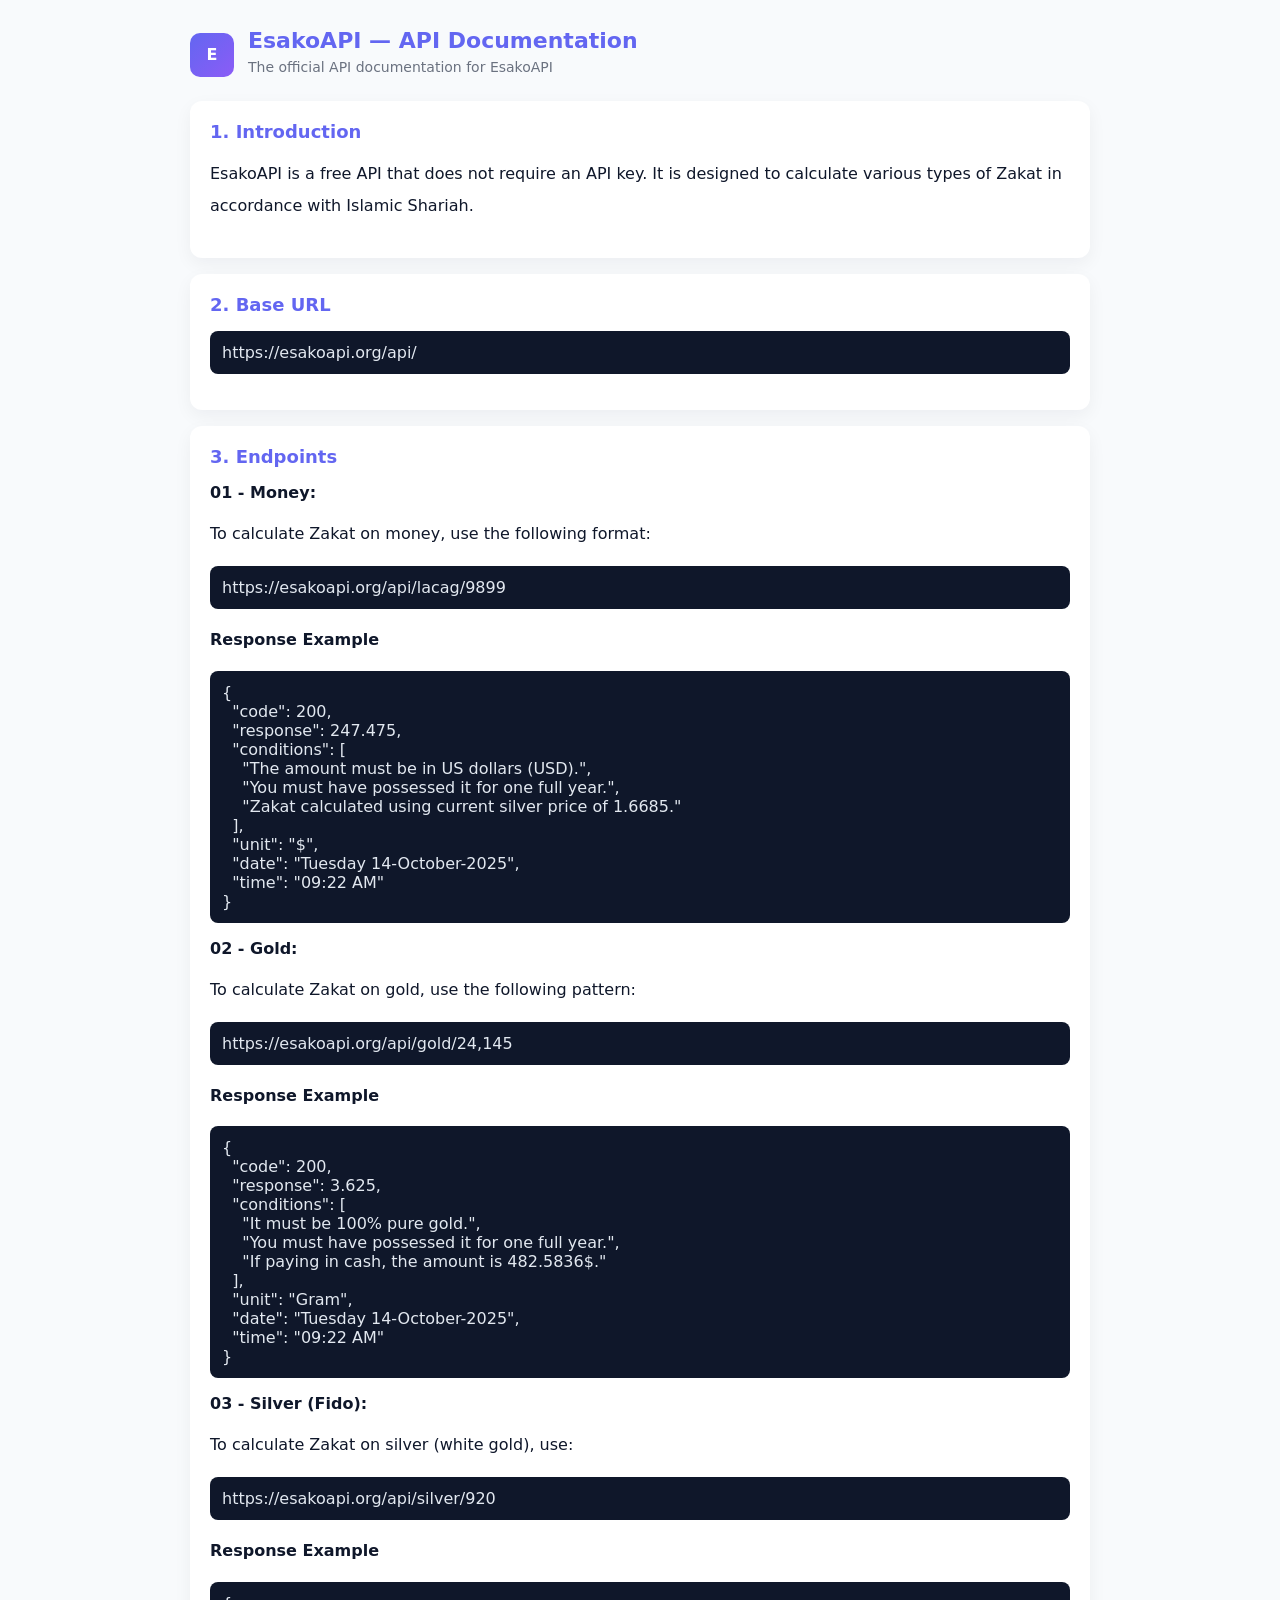
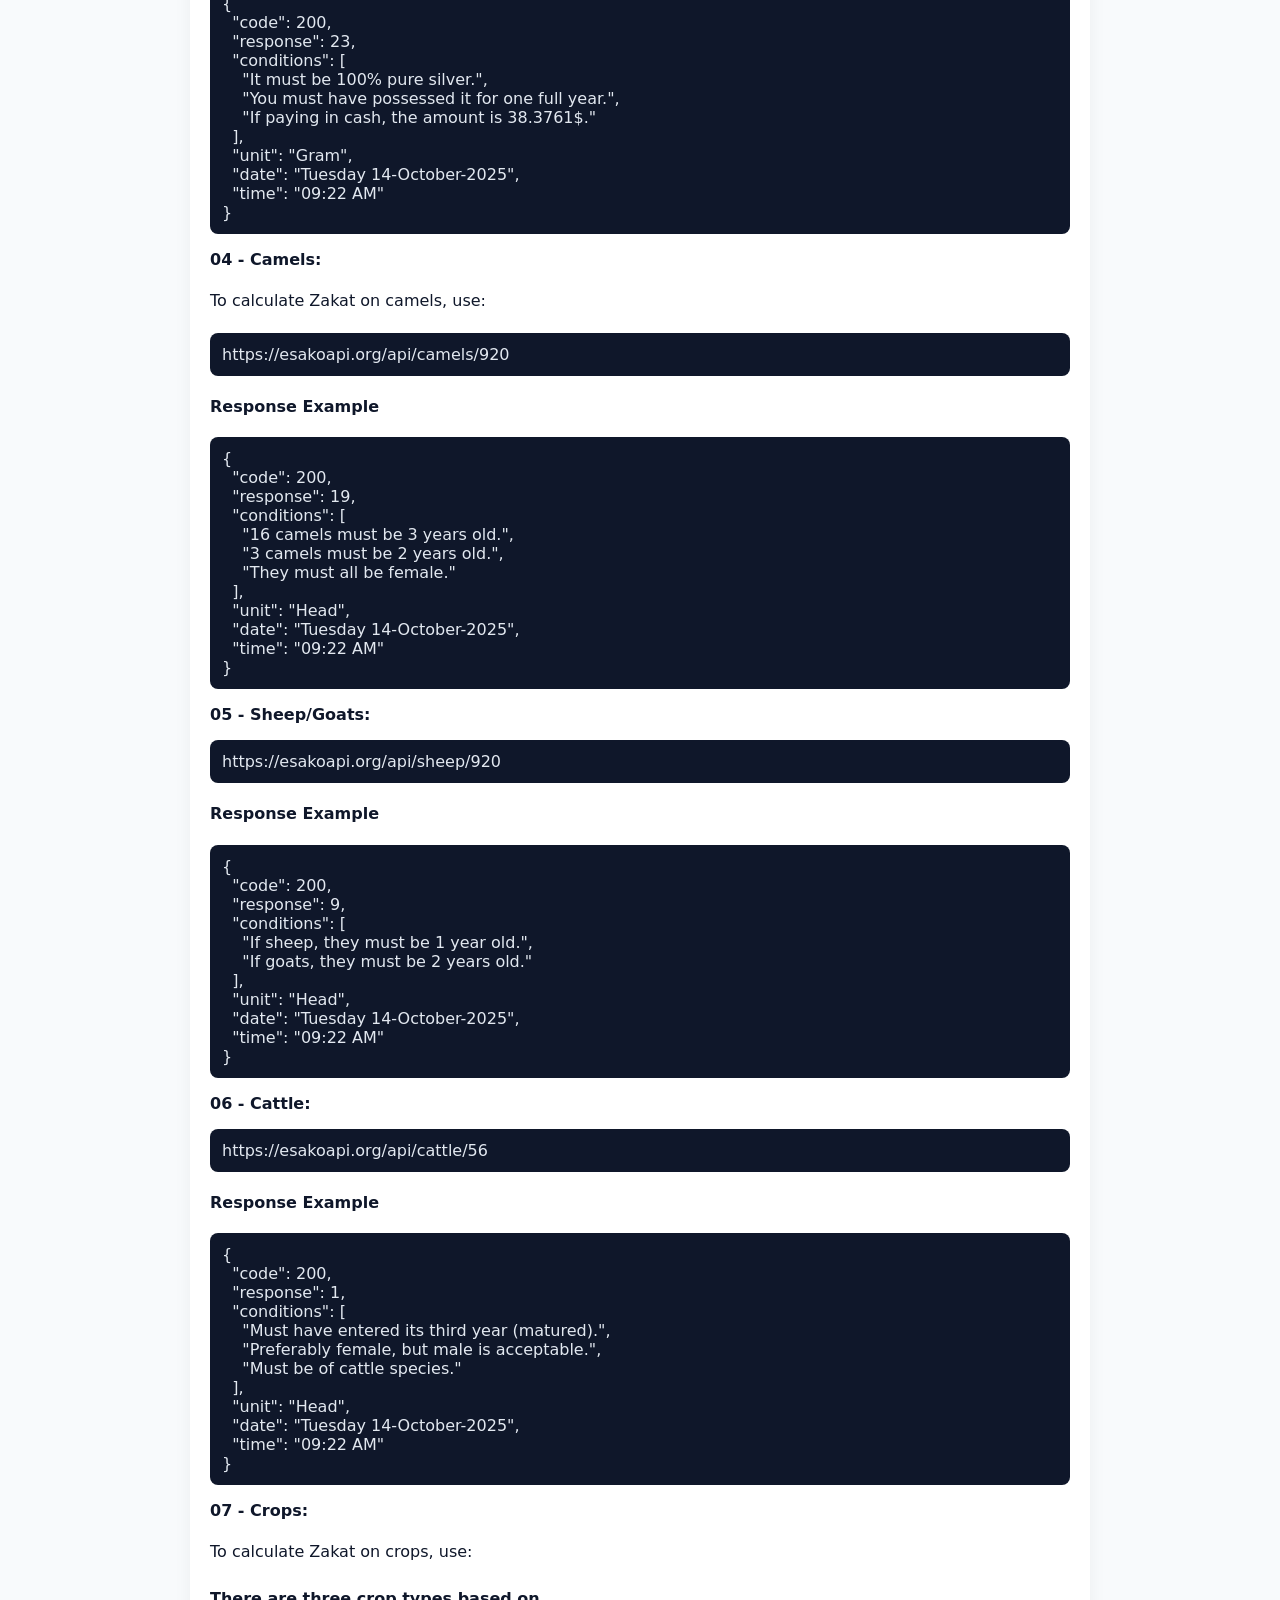
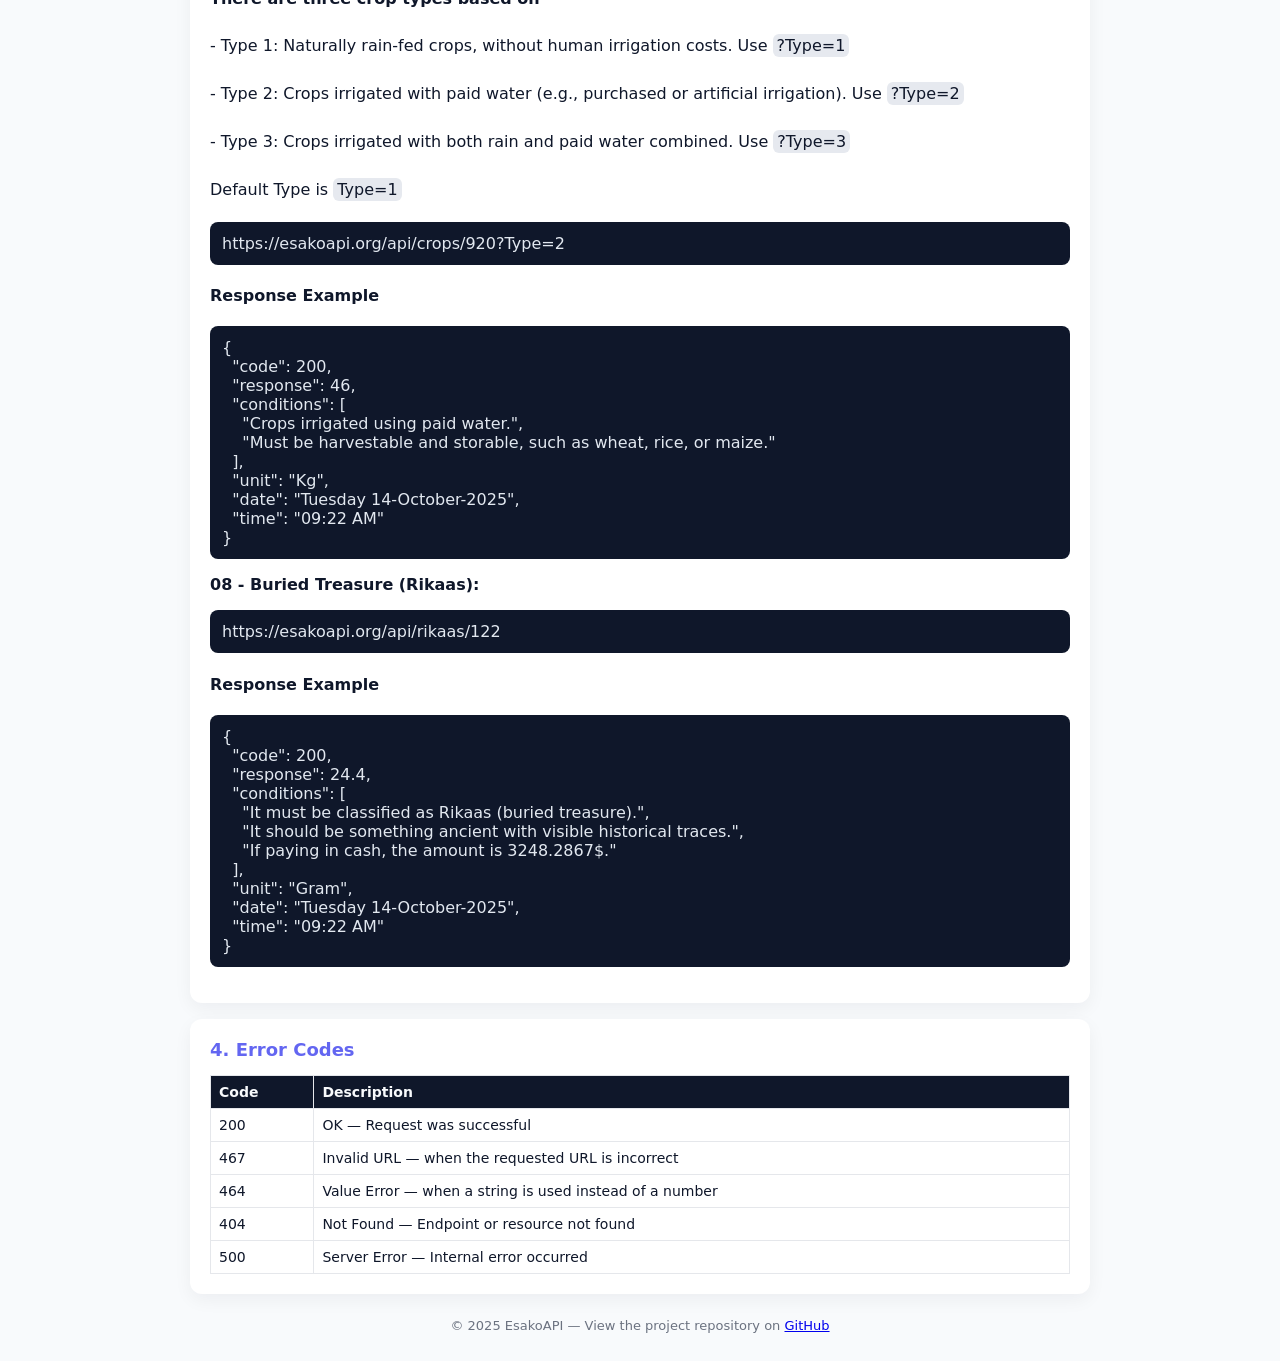
==== static/docs.html @ bfb0adf4 "updated meta data in html files" ====
<!DOCTYPE html>
<html lang="en">
  <head>
    <meta charset="utf-8" />
    <meta name="viewport" content="width=device-width, initial-scale=1" />
    <title>EsakoAPI - Islamic Zakat API for Developers Documentation</title>
    <meta
      name="description"
      content="EsakoAPI is a modern and accurate Zakat calculation API built with Python. Calculate Zakat for gold, livestock, crops, and more — trusted by developers and scholars."
    />
    <meta
      name="keywords"
      content="Zakat API, Esako API, Isalamic api, Islamic finance, Zakat calculator, Nisab calculator, Muslim finance tools, Zakah API, charity automation, Islamic tech"
    />
    <meta name="author" content="Hamza And Jumhuur" />
    <meta
      property="og:title"
      content="EsakoAPI –  Islamic Zakat API for Developers"
    />
    <meta
      property="og:description"
      content="Automate your Zakat calculations with EsakoAPI — an accurate and developer-friendly Islamic API."
    />
    <meta property="og:url" content="https://esakoapi.org/" />
    <meta property="og:type" content="website" />
    <meta
      property="og:image"
      content="https://esakoapi.org/assets/og-image.jpg"
    />
    <meta property="og:EsakoAPI" content="EsakoAPI" />
    <meta
      name="twitter:card"
      content="EsakoAPI – Islamic Zakat API for Developers"
    />
    <meta
      name="twitter:title"
      content="EsakoAPI – Islamic Zakat API for Developers"
    />
    <meta
      name="twitter:description"
      content="Modern Islamic API for Developers to calculate Zakat for gold, livestock, and crops."
    />
    <meta
      name="twitter:image"
      content="https://esakoapi.org/assets/og-image.jpg"
    />

    <!-- 🔹 Theme color for mobile browsers -->
    <meta name="theme-color" content="#6366f1" />
    <style>
      :root {
        --primary: #6366f1;
        --bg: #f8fafc;
        --card: #ffffff;
        --muted: #6b7280;
        --radius: 12px;
        --text: #0f172a;
        --code_bg: #e6e9ef;
      }

      @media (prefers-color-scheme: dark) {
        :root {
          --primary: #6366f1;
          --bg: #0f172a;
          --card: #1e293b;
          --muted: #ccd4e0;
          --text: #f8fafc;
          --radius: 12px;
          --code_bg: #0f172a;
        }
      }
      * {
        box-sizing: border-box;
        font-family: Inter, ui-sans-serif, system-ui, -apple-system, "Segoe UI",
          Roboto, "Helvetica Neue", Arial;
      }
      body {
        margin: 0;
        background: var(--bg);
        color: var(--text);
        padding: 28px;
        display: flex;
        justify-content: center;
        min-height: 100vh;
      }
      p {
        line-height: 2;
      }
      .wrap {
        width: 100%;
        max-width: 900px;
      }
      header {
        display: flex;
        align-items: center;
        gap: 14px;
        margin-bottom: 20px;
      }
      .brand h1 {
        margin: 0;
        font-size: 22px;
        color: var(--primary);
      }
      .brand p {
        margin: 0;
        color: var(--muted);
        font-size: 14px;
      }
      .section {
        background: var(--card);
        border-radius: var(--radius);
        padding: 20px;
        margin-bottom: 16px;
        box-shadow: 0 6px 18px rgba(15, 23, 42, 0.05);
      }
      h2 {
        font-size: 18px;
        color: var(--primary);
        margin-top: 0;
      }
      h3 {
        font-size: 16px;
        margin-bottom: 6px;
      }
      pre {
        background: #0f172a;
        color: #e2e8f0;
        padding: 12px;
        border-radius: 8px;
        overflow: auto;
      }
      code {
        background: var(--code_bg);
        padding: 2px 4px;
        border-radius: 6px;
      }
      table {
        width: 100%;
        border-collapse: collapse;
        margin-top: 10px;
      }
      th,
      td {
        border: 1px solid #e5e7eb;
        padding: 8px;
        text-align: left;
        font-size: 14px;
      }
      th {
        background: #0f172a;
        color: #f8fafc;
      }
      footer {
        margin-top: 24px;
        text-align: center;
        font-size: 13px;
        color: var(--muted);
      }
    </style>
  </head>
  <body>
    <div class="wrap">
      <header>
        <div
          style="
            width: 44px;
            height: 44px;
            border-radius: 10px;
            background: linear-gradient(135deg, var(--primary), #8b5cf6);
            display: flex;
            align-items: center;
            justify-content: center;
            color: white;
            font-weight: 700;
          "
        >
          E
        </div>
        <div class="brand">
          <h1>EsakoAPI — API Documentation</h1>
          <p>The official API documentation for EsakoAPI</p>
        </div>
      </header>

      <div class="section">
        <h2>1. Introduction</h2>
        <p>
          EsakoAPI is a free API that does not require an API key. It is
          designed to calculate various types of Zakat in accordance with
          Islamic Shariah.
        </p>
      </div>

      <div class="section">
        <h2>2. Base URL</h2>
        <pre>https://esakoapi.org/api/</pre>
      </div>

      <div class="section">
        <h2>3. Endpoints</h2>
        <h3>01 - Money:</h3>
        <p>To calculate Zakat on money, use the following format:</p>
        <pre>https://esakoapi.org/api/lacag/9899</pre>
        <h4>Response Example</h4>
        <pre>
{
  "code": 200,
  "response": 247.475,
  "conditions": [
    "The amount must be in US dollars (USD).",
    "You must have possessed it for one full year.",
    "Zakat calculated using current silver price of 1.6685."
  ],
  "unit": "$",
  "date": "Tuesday 14-October-2025",
  "time": "09:22 AM"
}</pre
        >

        <h3>02 - Gold:</h3>
        <p>To calculate Zakat on gold, use the following pattern:</p>
        <pre>https://esakoapi.org/api/gold/24,145</pre>
        <h4>Response Example</h4>
        <pre>
{
  "code": 200,
  "response": 3.625,
  "conditions": [
    "It must be 100% pure gold.",
    "You must have possessed it for one full year.",
    "If paying in cash, the amount is 482.5836$."
  ],
  "unit": "Gram",
  "date": "Tuesday 14-October-2025",
  "time": "09:22 AM"
}</pre
        >

        <h3>03 - Silver (Fido):</h3>
        <p>To calculate Zakat on silver (white gold), use:</p>
        <pre>https://esakoapi.org/api/silver/920</pre>
        <h4>Response Example</h4>
        <pre>
{
  "code": 200,
  "response": 23,
  "conditions": [
    "It must be 100% pure silver.",
    "You must have possessed it for one full year.",
    "If paying in cash, the amount is 38.3761$."
  ],
  "unit": "Gram",
  "date": "Tuesday 14-October-2025",
  "time": "09:22 AM"
}</pre
        >

        <h3>04 - Camels:</h3>
        <p>To calculate Zakat on camels, use:</p>
        <pre>https://esakoapi.org/api/camels/920</pre>
        <h4>Response Example</h4>
        <pre>
{
  "code": 200,
  "response": 19,
  "conditions": [
    "16 camels must be 3 years old.",
    "3 camels must be 2 years old.",
    "They must all be female."
  ],
  "unit": "Head",
  "date": "Tuesday 14-October-2025",
  "time": "09:22 AM"
}</pre
        >

        <h3>05 - Sheep/Goats:</h3>
        <pre>https://esakoapi.org/api/sheep/920</pre>
        <h4>Response Example</h4>
        <pre>
{
  "code": 200,
  "response": 9,
  "conditions": [
    "If sheep, they must be 1 year old.",
    "If goats, they must be 2 years old."
  ],
  "unit": "Head",
  "date": "Tuesday 14-October-2025",
  "time": "09:22 AM"
}</pre
        >

        <h3>06 - Cattle:</h3>
        <pre>https://esakoapi.org/api/cattle/56</pre>
        <h4>Response Example</h4>
        <pre>
{
  "code": 200,
  "response": 1,
  "conditions": [
    "Must have entered its third year (matured).",
    "Preferably female, but male is acceptable.",
    "Must be of cattle species."
  ],
  "unit": "Head",
  "date": "Tuesday 14-October-2025",
  "time": "09:22 AM"
}</pre
        >

        <h3>07 - Crops:</h3>
        <p>To calculate Zakat on crops, use:</p>

        <h4>There are three crop types based on</h4>
        <p>
          - Type 1: Naturally rain-fed crops, without human irrigation costs.
          Use <code>?Type=1</code>
        </p>
        <p>
          - Type 2: Crops irrigated with paid water (e.g., purchased or
          artificial irrigation). Use <code>?Type=2</code>
        </p>
        <p>
          - Type 3: Crops irrigated with both rain and paid water combined. Use
          <code>?Type=3</code>
        </p>
        <p>Default Type is <code>Type=1</code></p>
        <pre>https://esakoapi.org/api/crops/920?Type=2</pre>
        <h4>Response Example</h4>
        <pre>
{
  "code": 200,
  "response": 46,
  "conditions": [
    "Crops irrigated using paid water.",
    "Must be harvestable and storable, such as wheat, rice, or maize."
  ],
  "unit": "Kg",
  "date": "Tuesday 14-October-2025",
  "time": "09:22 AM"
}</pre
        >

        <h3>08 - Buried Treasure (Rikaas):</h3>
        <pre>https://esakoapi.org/api/rikaas/122</pre>
        <h4>Response Example</h4>
        <pre>
{
  "code": 200,
  "response": 24.4,
  "conditions": [
    "It must be classified as Rikaas (buried treasure).",
    "It should be something ancient with visible historical traces.",
    "If paying in cash, the amount is 3248.2867$."
  ],
  "unit": "Gram",
  "date": "Tuesday 14-October-2025",
  "time": "09:22 AM"
}</pre
        >
      </div>

      <div class="section">
        <h2>4. Error Codes</h2>
        <table>
          <thead>
            <tr>
              <th>Code</th>
              <th>Description</th>
            </tr>
          </thead>
          <tbody>
            <tr>
              <td>200</td>
              <td>OK — Request was successful</td>
            </tr>
            <tr>
              <td>467</td>
              <td>Invalid URL — when the requested URL is incorrect</td>
            </tr>
            <tr>
              <td>464</td>
              <td>Value Error — when a string is used instead of a number</td>
            </tr>
            <tr>
              <td>404</td>
              <td>Not Found — Endpoint or resource not found</td>
            </tr>
            <tr>
              <td>500</td>
              <td>Server Error — Internal error occurred</td>
            </tr>
          </tbody>
        </table>
      </div>

      <footer>
        © 2025 EsakoAPI — View the project repository on
        <a href="https://github.com/jumhuur/E-sakoAPI" target="_blank"
          >GitHub</a
        >
      </footer>
    </div>
  </body>
</html>
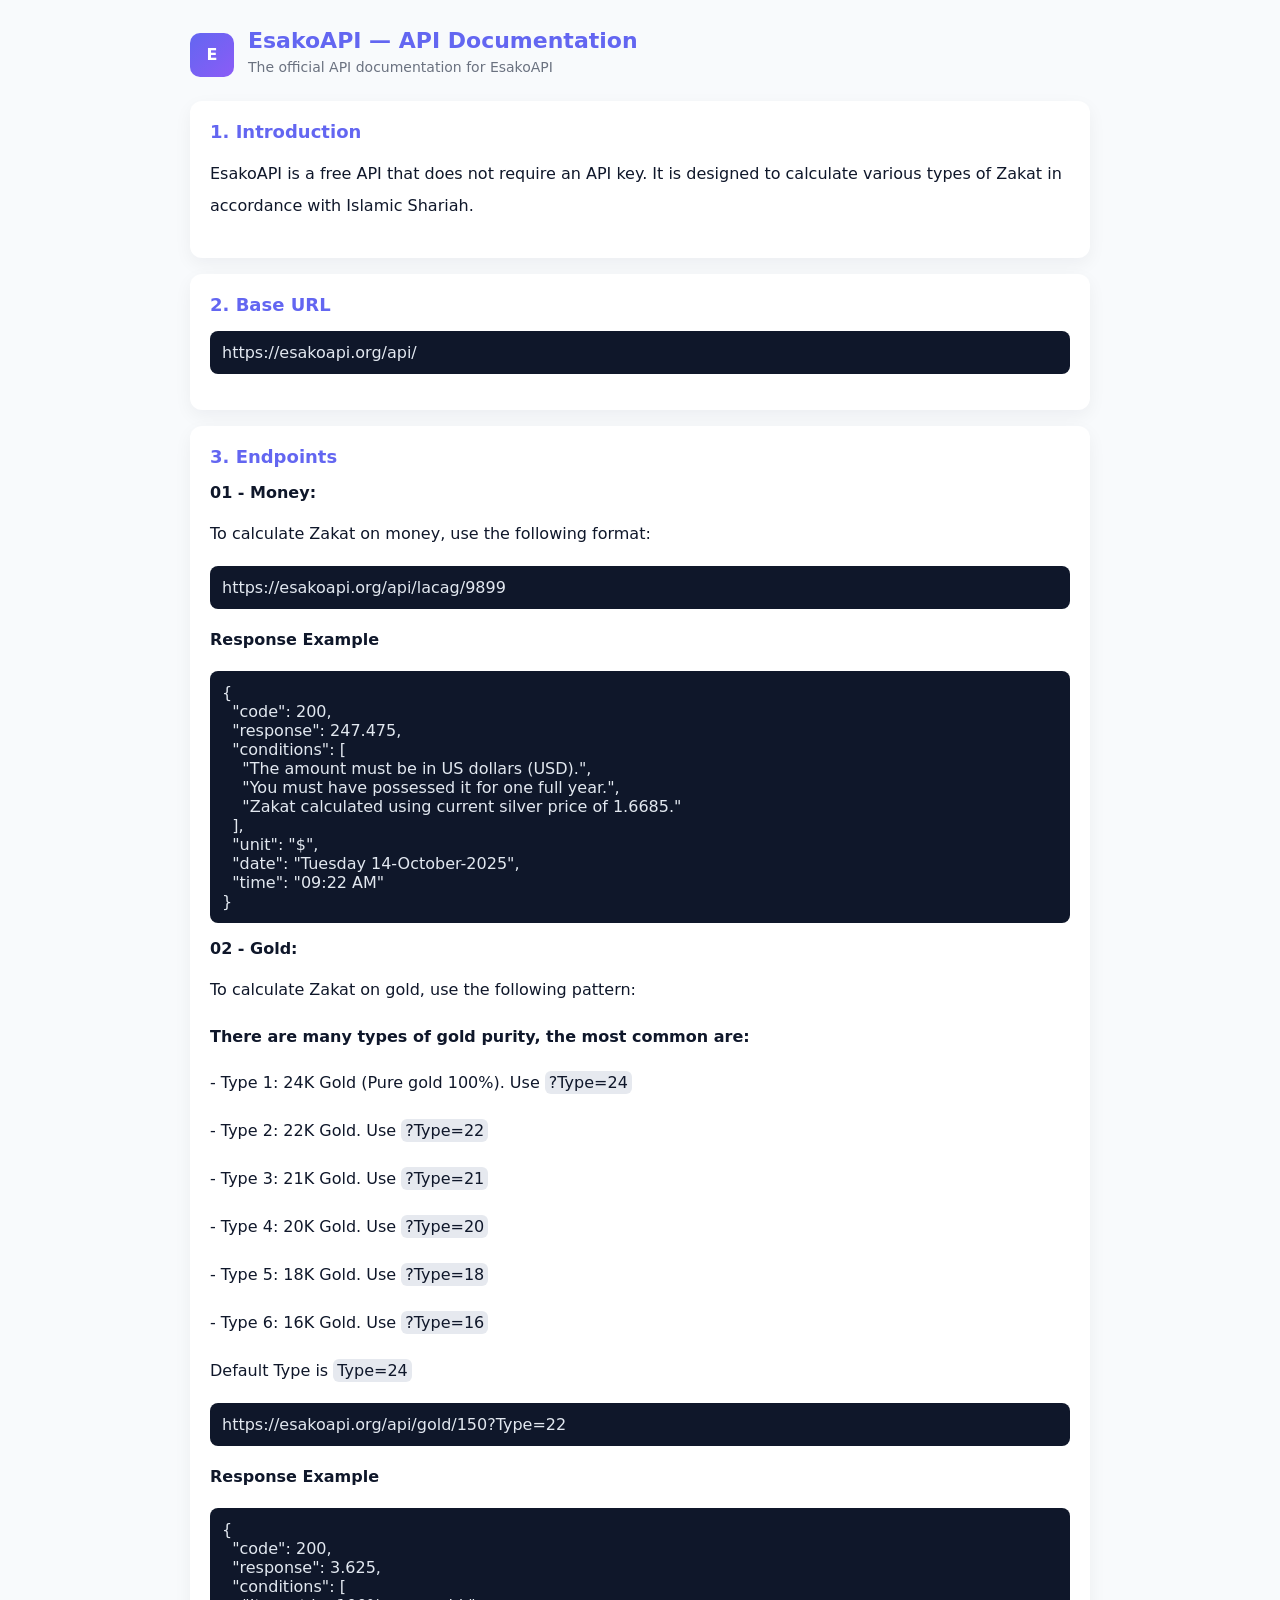
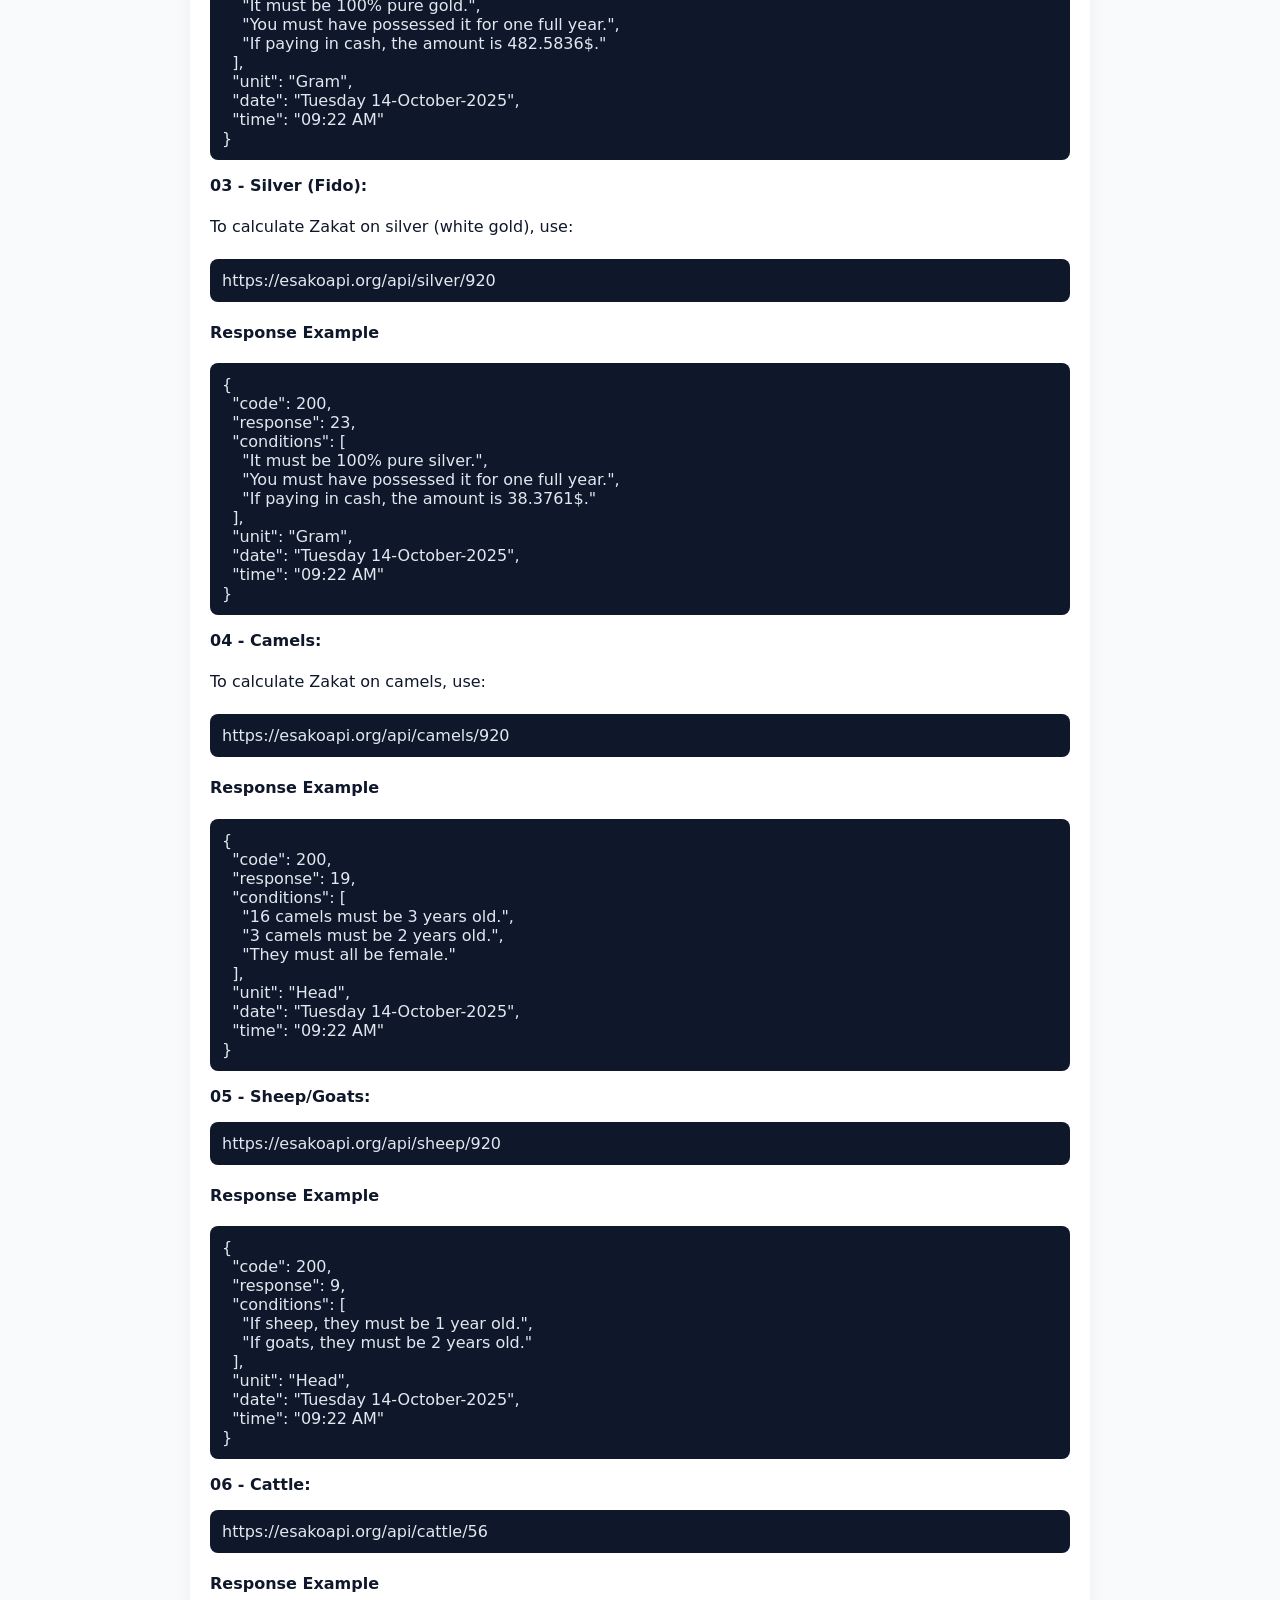
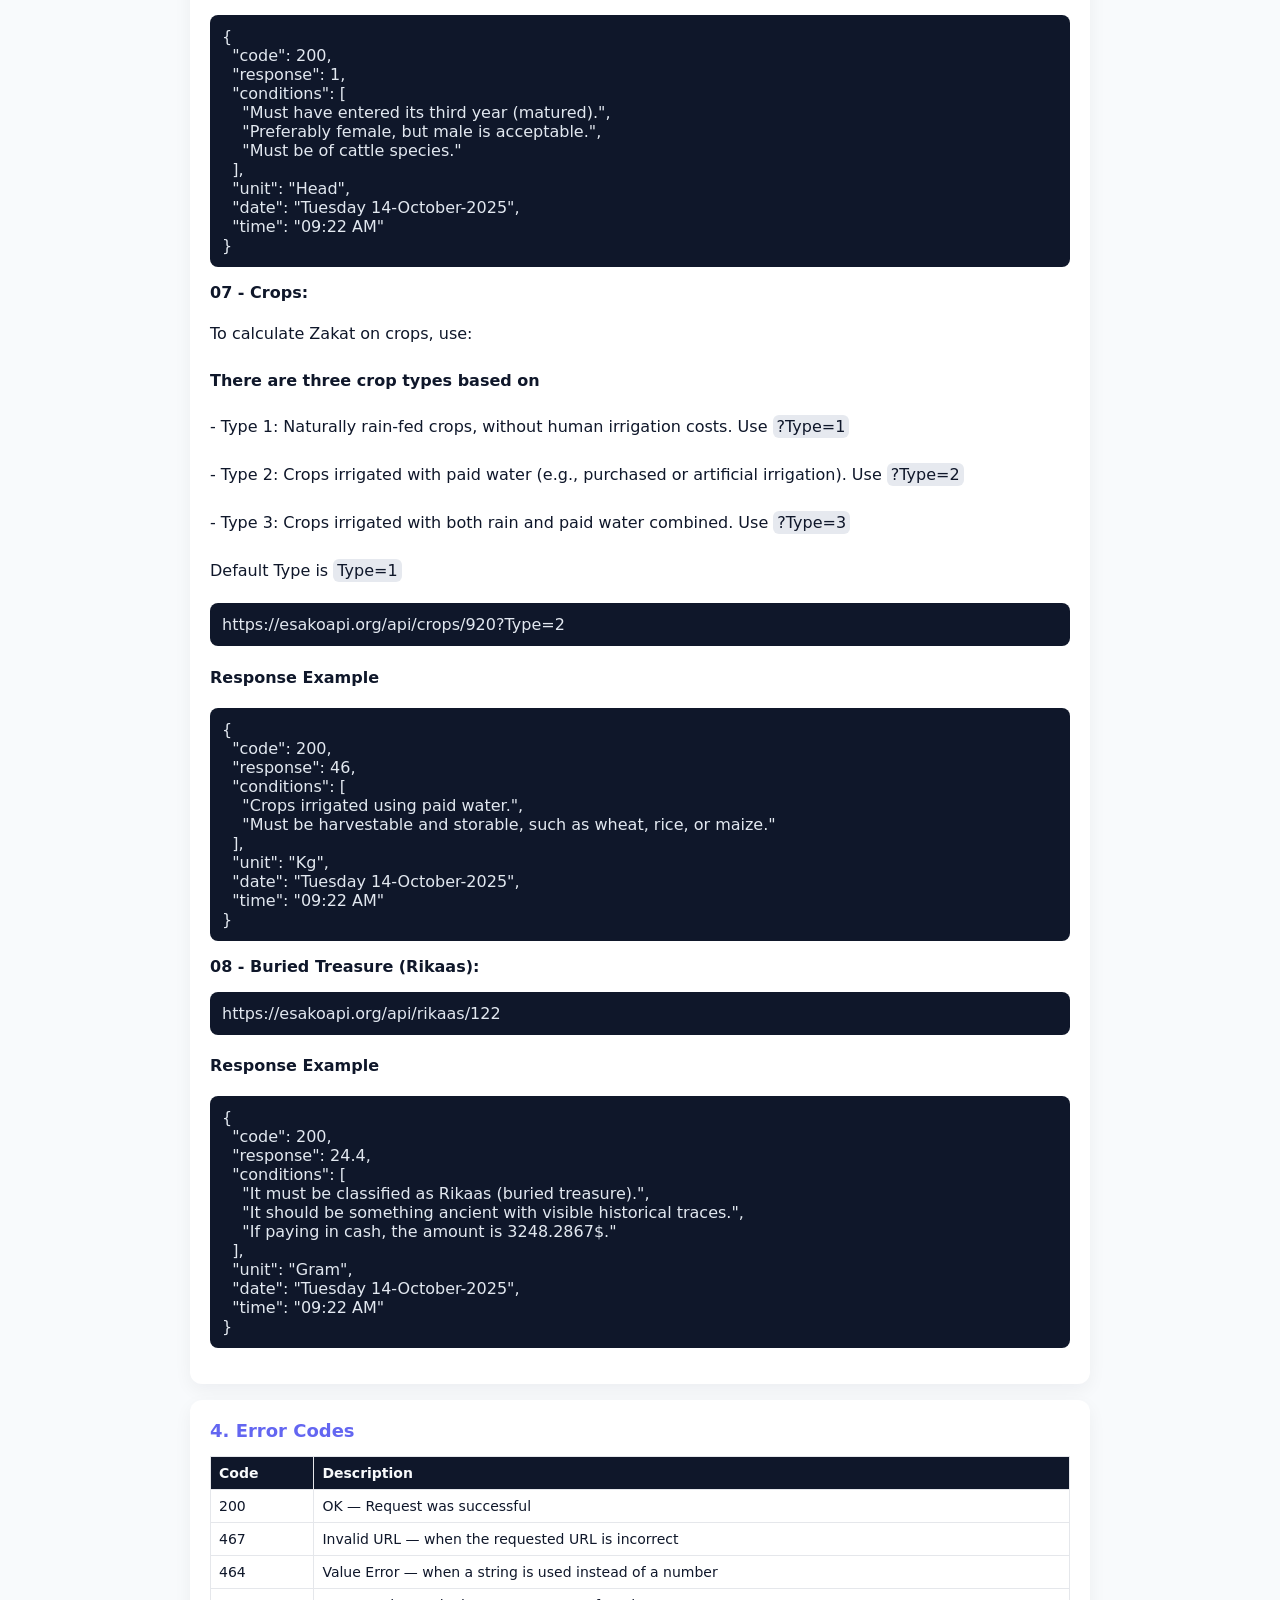
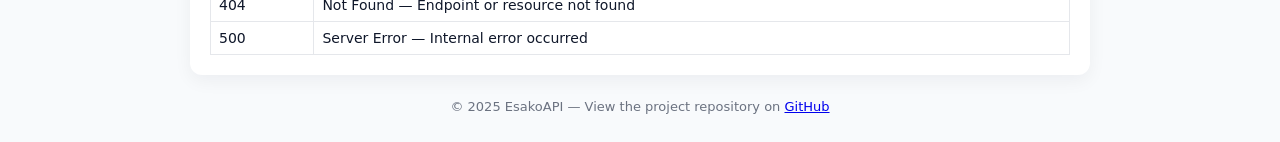
==== commit 04e7ea5c: "updated readme and docs page and gold endpoint" ====
--- a/static/docs.html
+++ b/static/docs.html
@@ -219,7 +219,16 @@
 
         <h3>02 - Gold:</h3>
         <p>To calculate Zakat on gold, use the following pattern:</p>
-        <pre>https://esakoapi.org/api/gold/24,145</pre>
+        <h4>There are many types of gold purity, the most common are:</h4>
+        <p>- Type 1: 24K Gold (Pure gold 100%). Use <code>?Type=24</code></p>
+        <p>- Type 2: 22K Gold. Use <code>?Type=22</code></p>
+        <p>- Type 3: 21K Gold. Use <code>?Type=21</code></p>
+        <p>- Type 4: 20K Gold. Use <code>?Type=20</code></p>
+        <p>- Type 5: 18K Gold. Use <code>?Type=18</code></p>
+        <p>- Type 6: 16K Gold. Use <code>?Type=16</code></p>
+        <p>Default Type is <code>Type=24</code></p>
+        <pre>https://esakoapi.org/api/gold/150?Type=22</pre>
+
         <h4>Response Example</h4>
         <pre>
 {
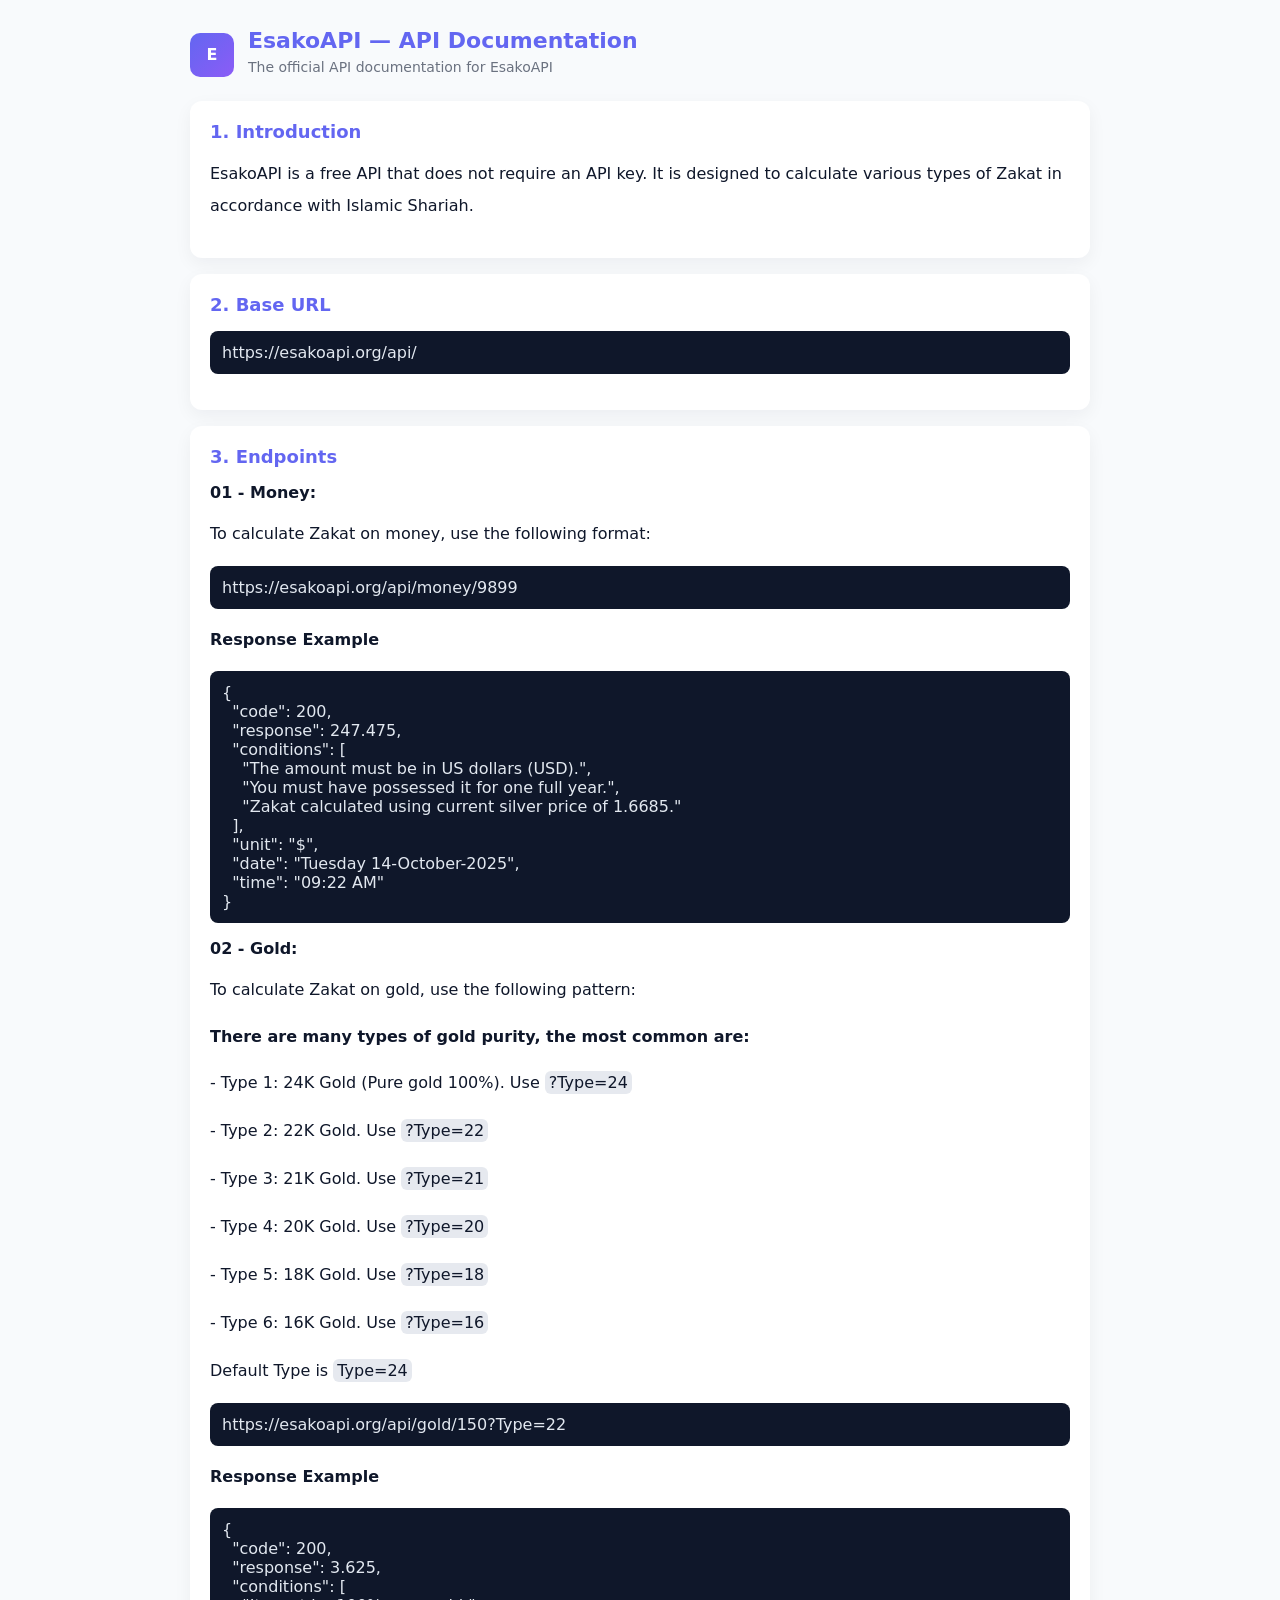
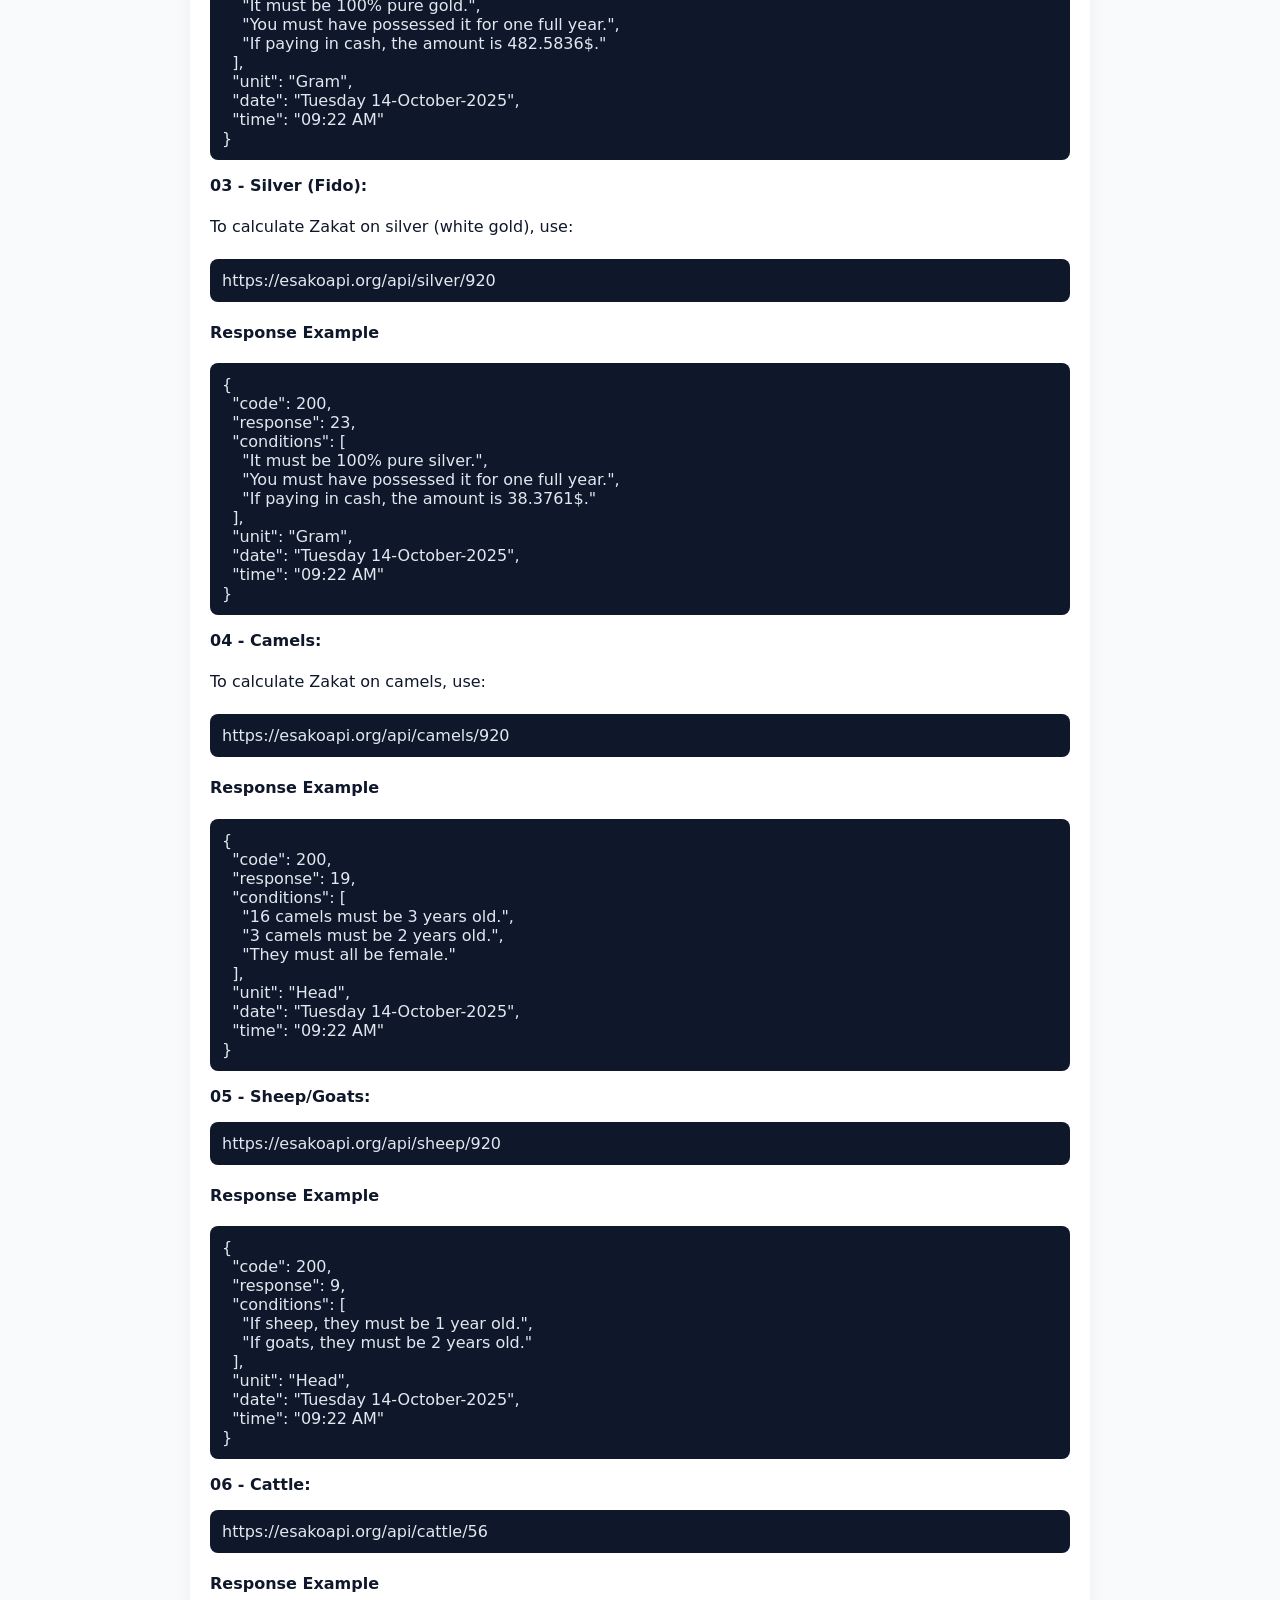
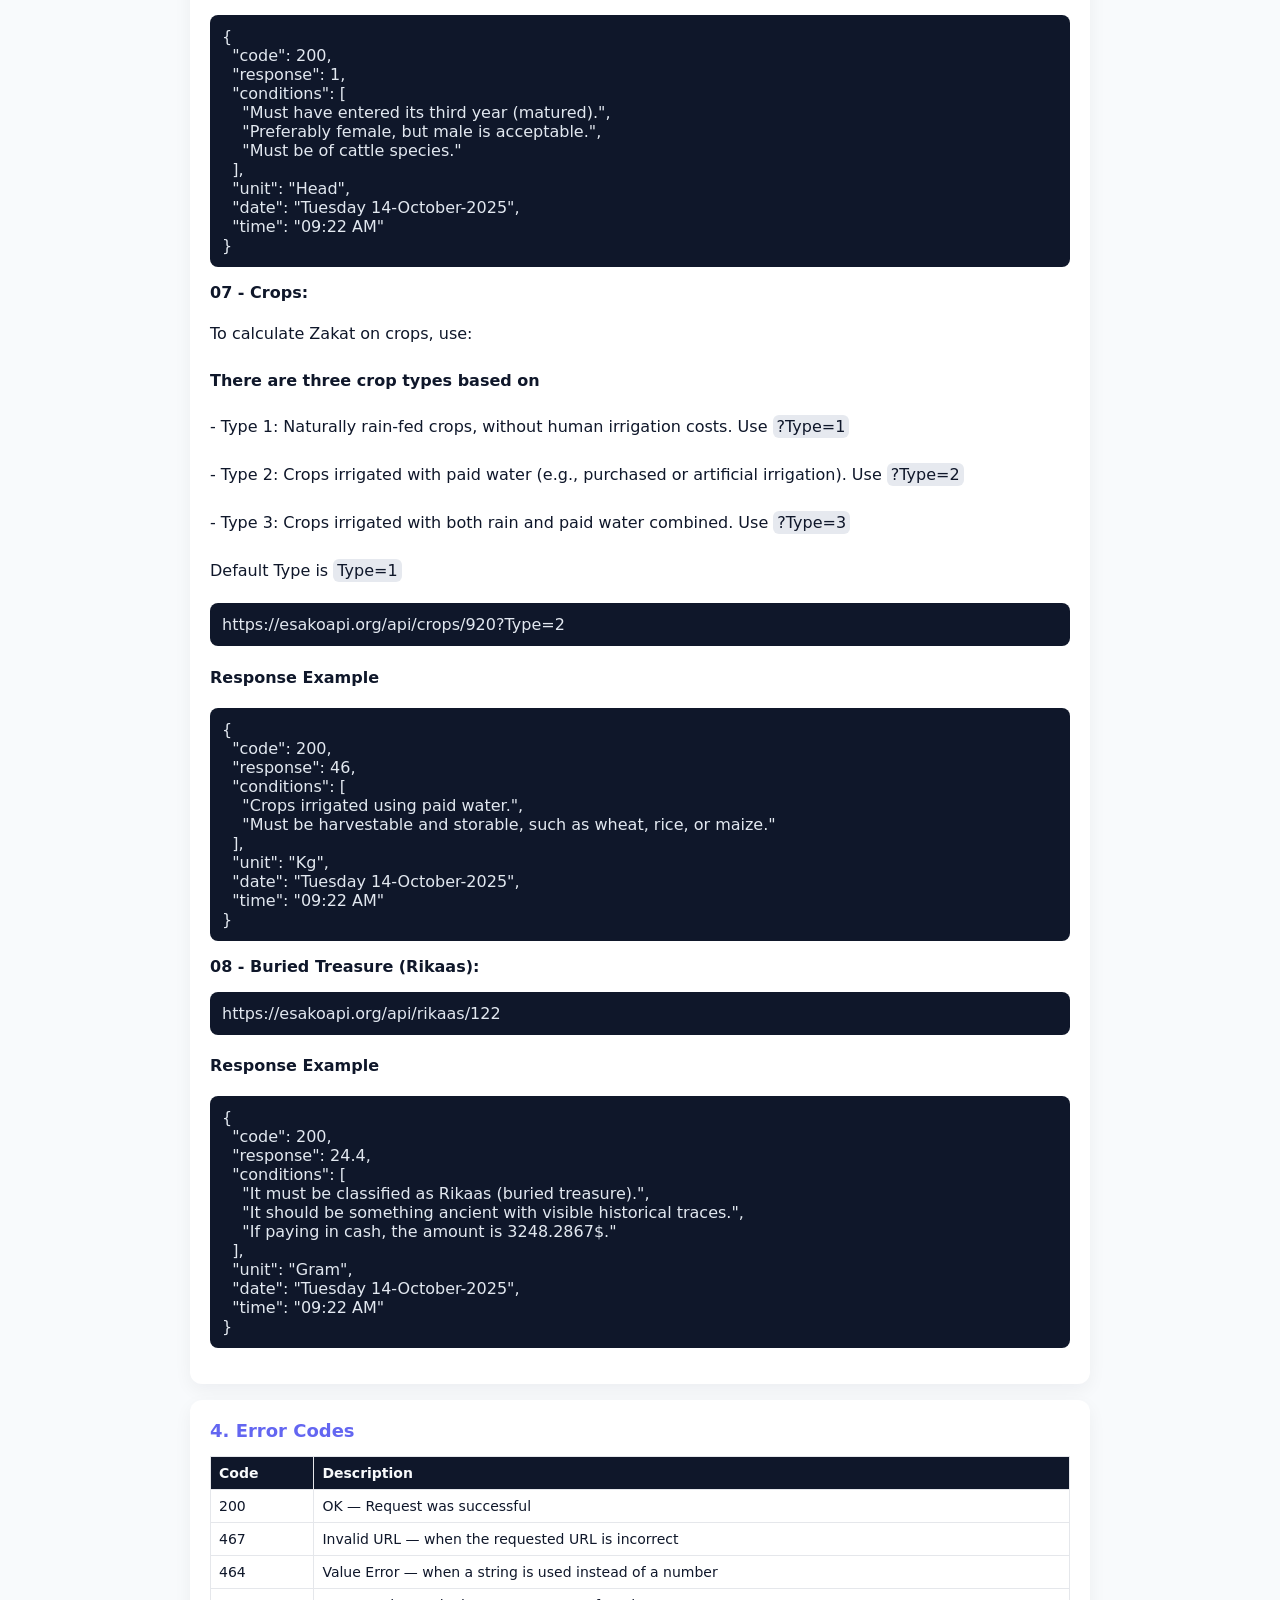
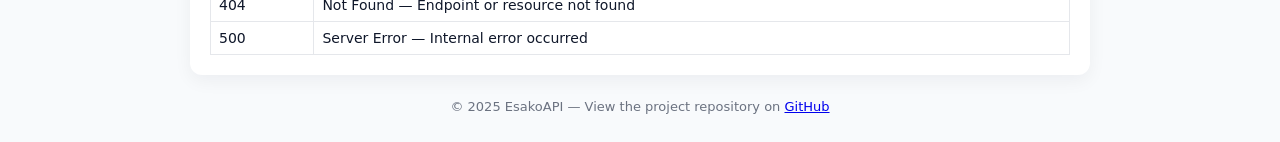
==== commit a8b41f64: "docs updated" ====
--- a/static/docs.html
+++ b/static/docs.html
@@ -200,7 +200,7 @@
         <h2>3. Endpoints</h2>
         <h3>01 - Money:</h3>
         <p>To calculate Zakat on money, use the following format:</p>
-        <pre>https://esakoapi.org/api/lacag/9899</pre>
+        <pre>https://esakoapi.org/api/money/9899</pre>
         <h4>Response Example</h4>
         <pre>
 {
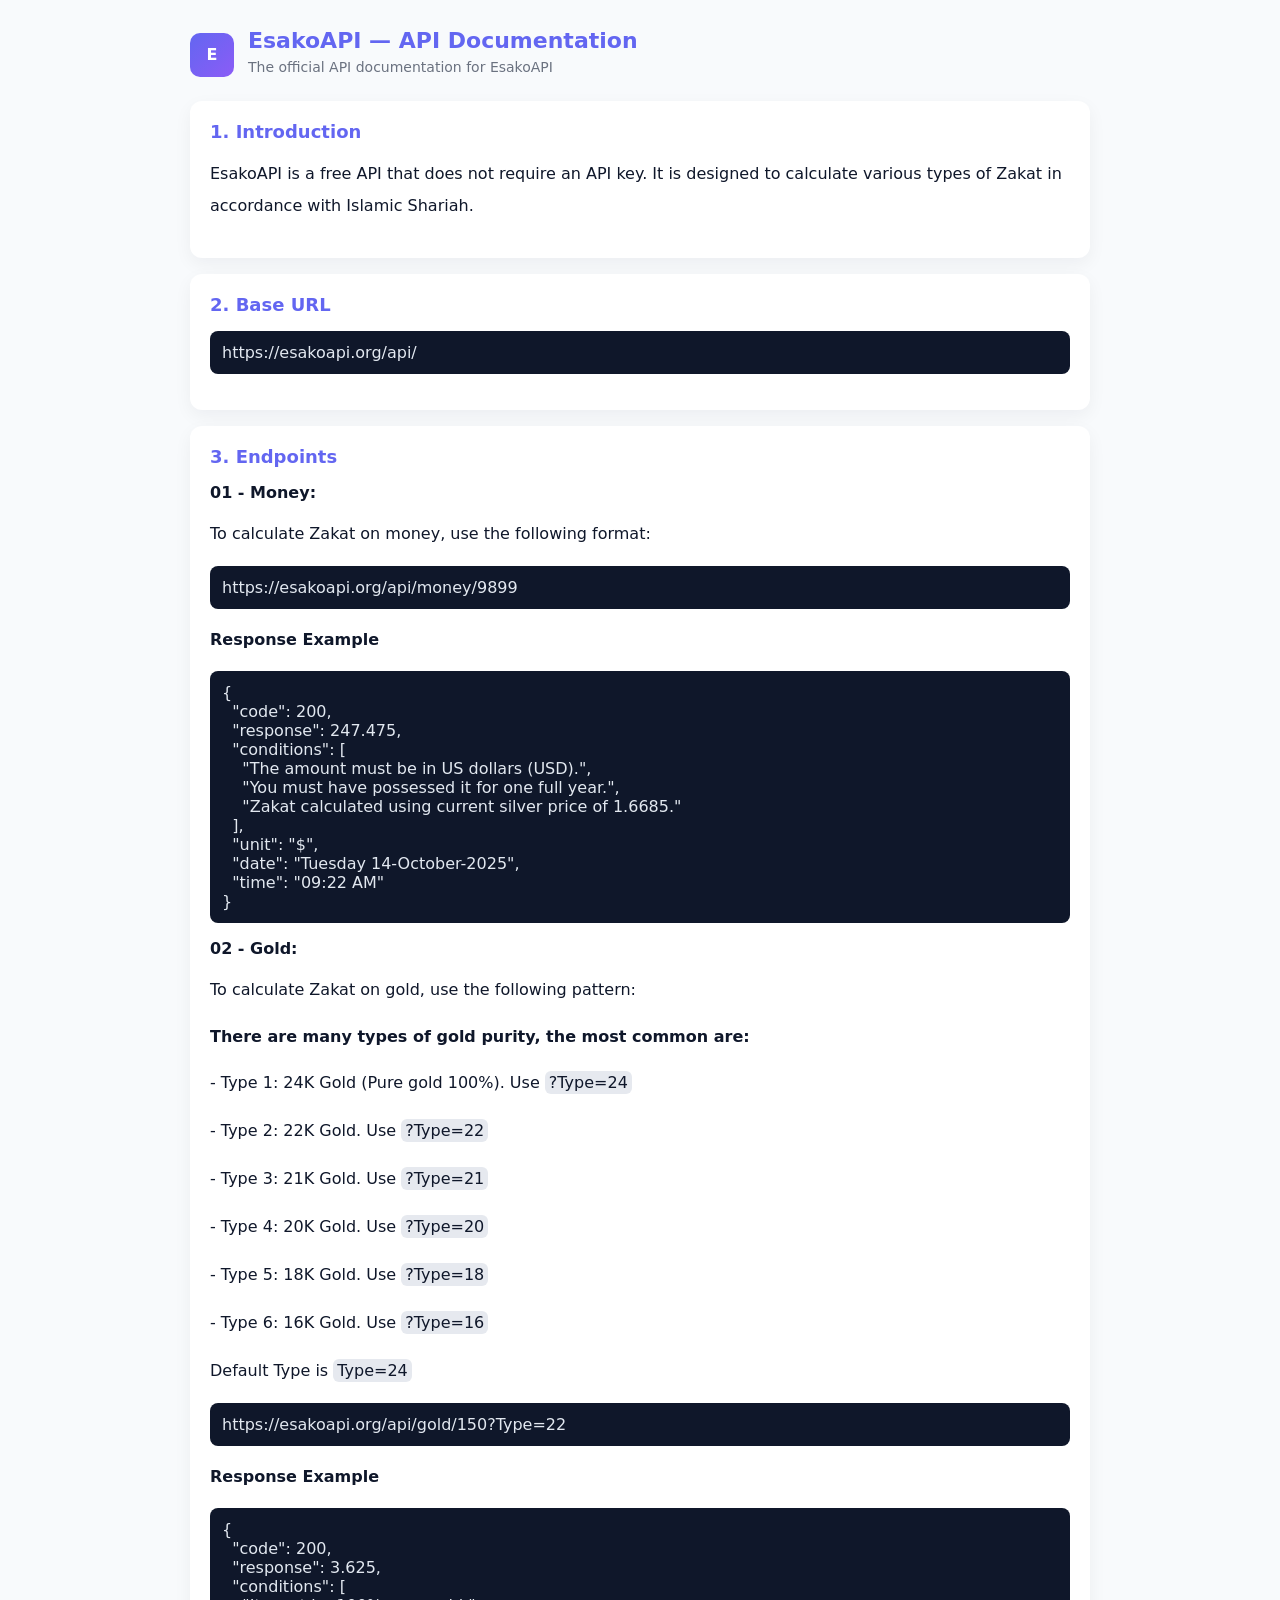
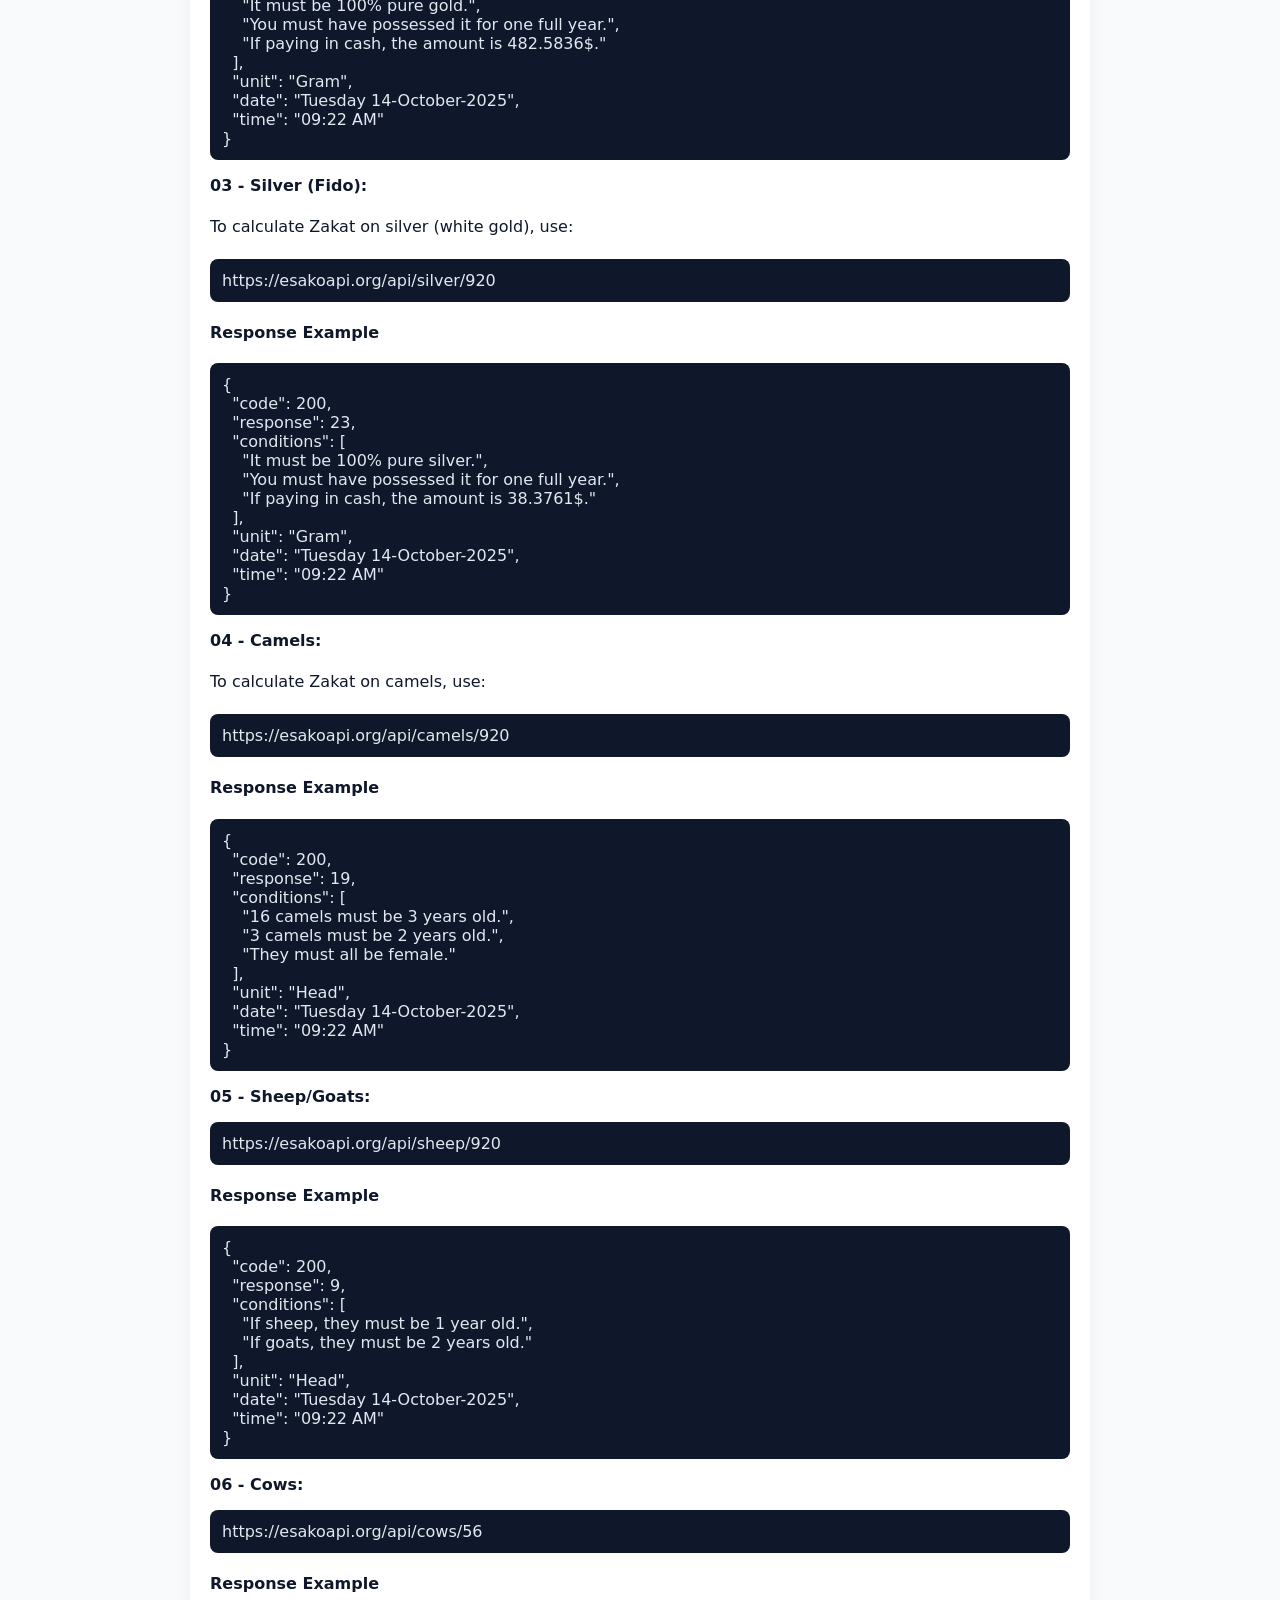
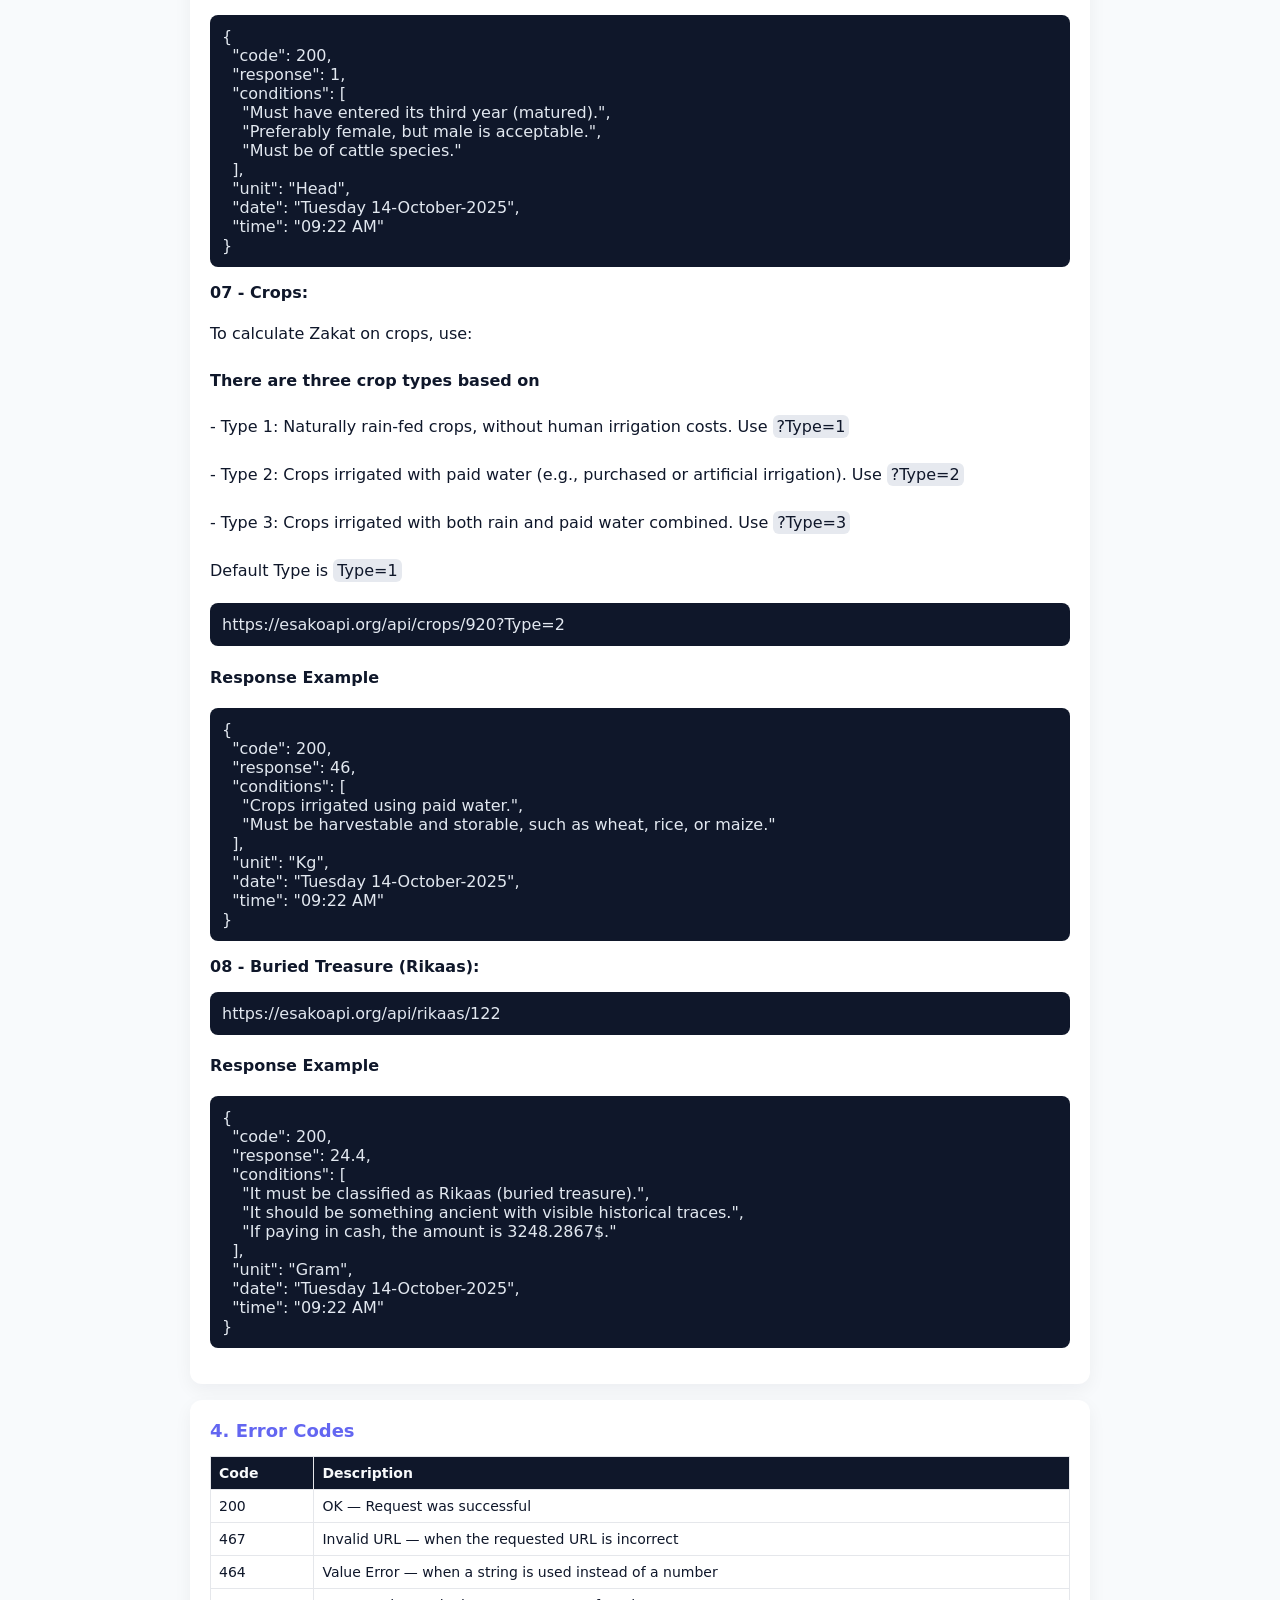
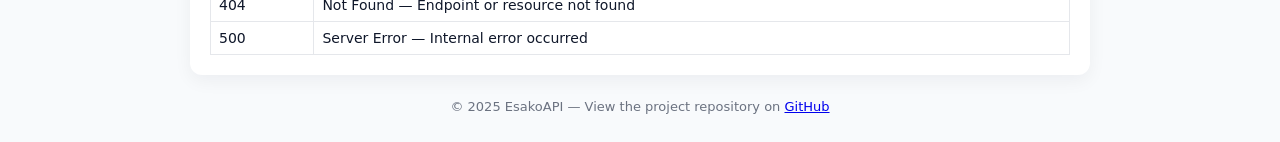
==== commit 31395dbd: "update cows endpoint" ====
--- a/static/docs.html
+++ b/static/docs.html
@@ -300,8 +300,8 @@
 }</pre
         >
 
-        <h3>06 - Cattle:</h3>
-        <pre>https://esakoapi.org/api/cattle/56</pre>
+        <h3>06 - Cows:</h3>
+        <pre>https://esakoapi.org/api/cows/56</pre>
         <h4>Response Example</h4>
         <pre>
 {
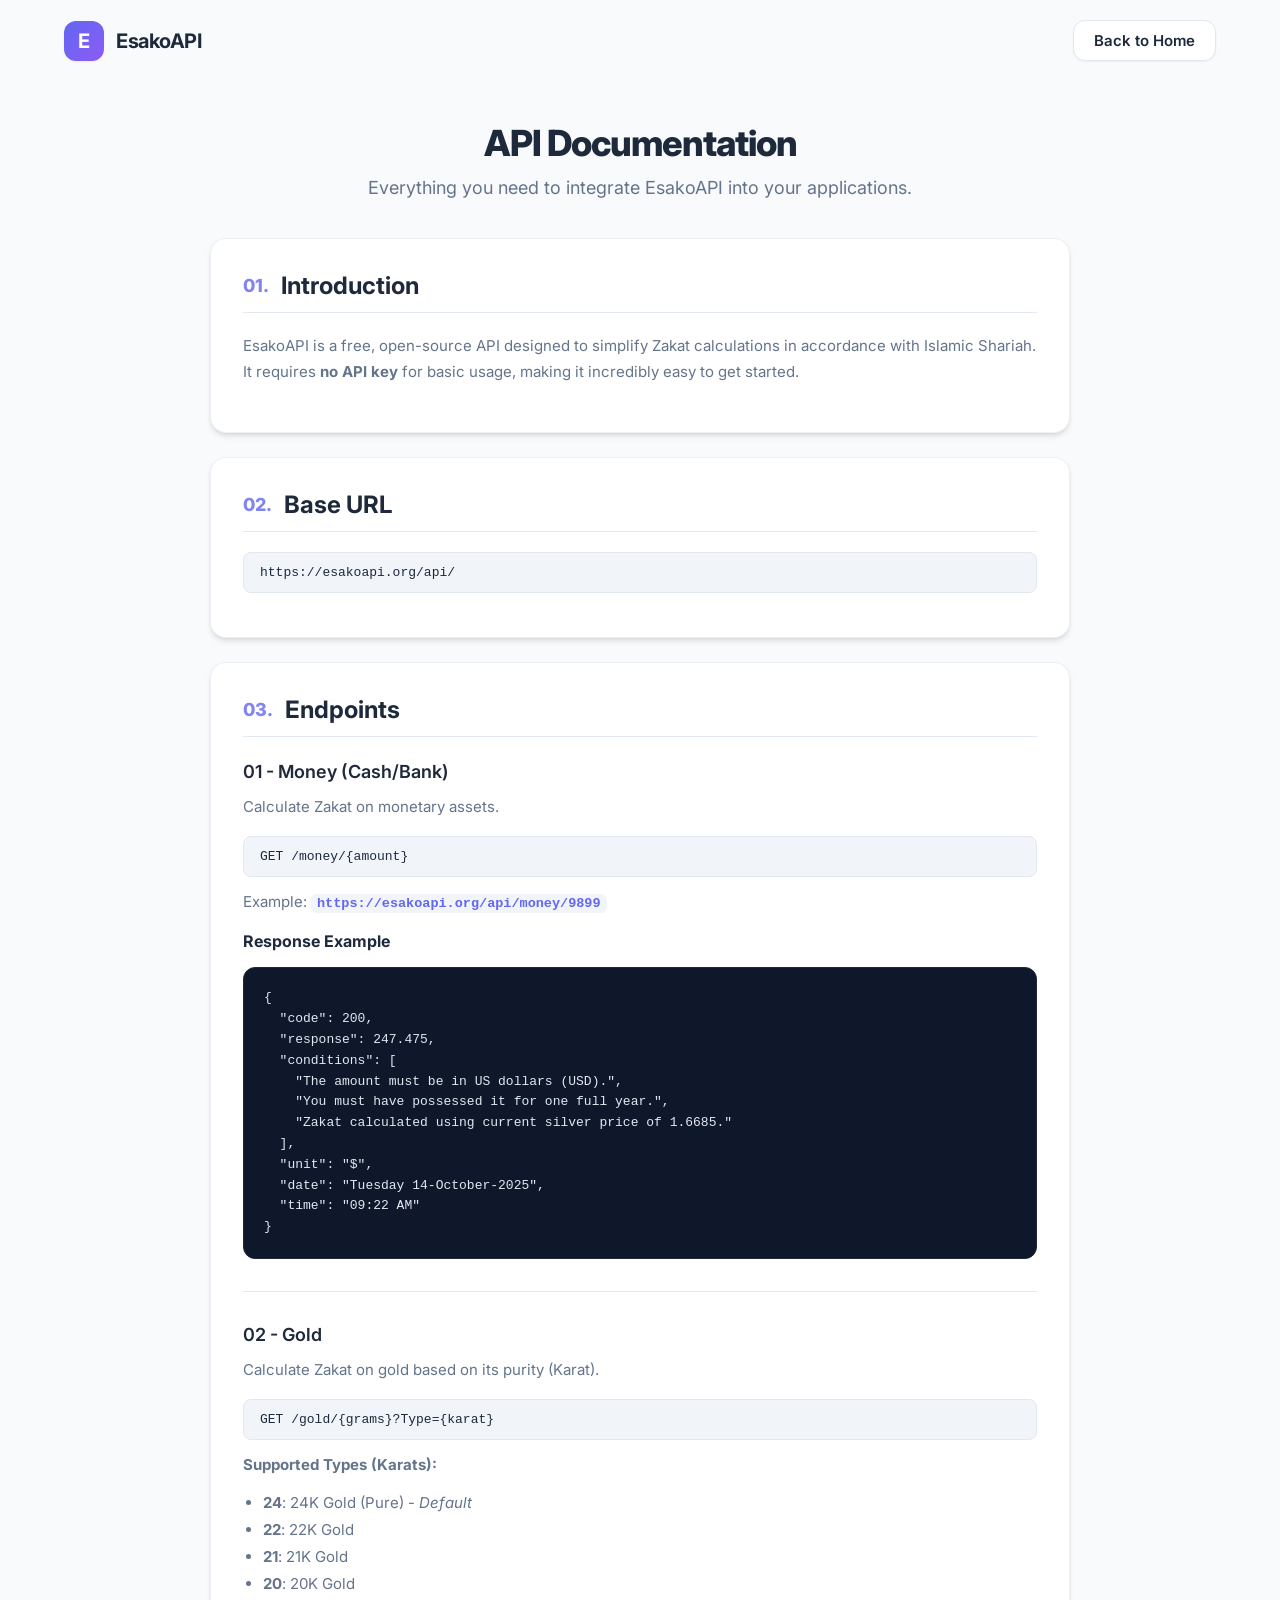
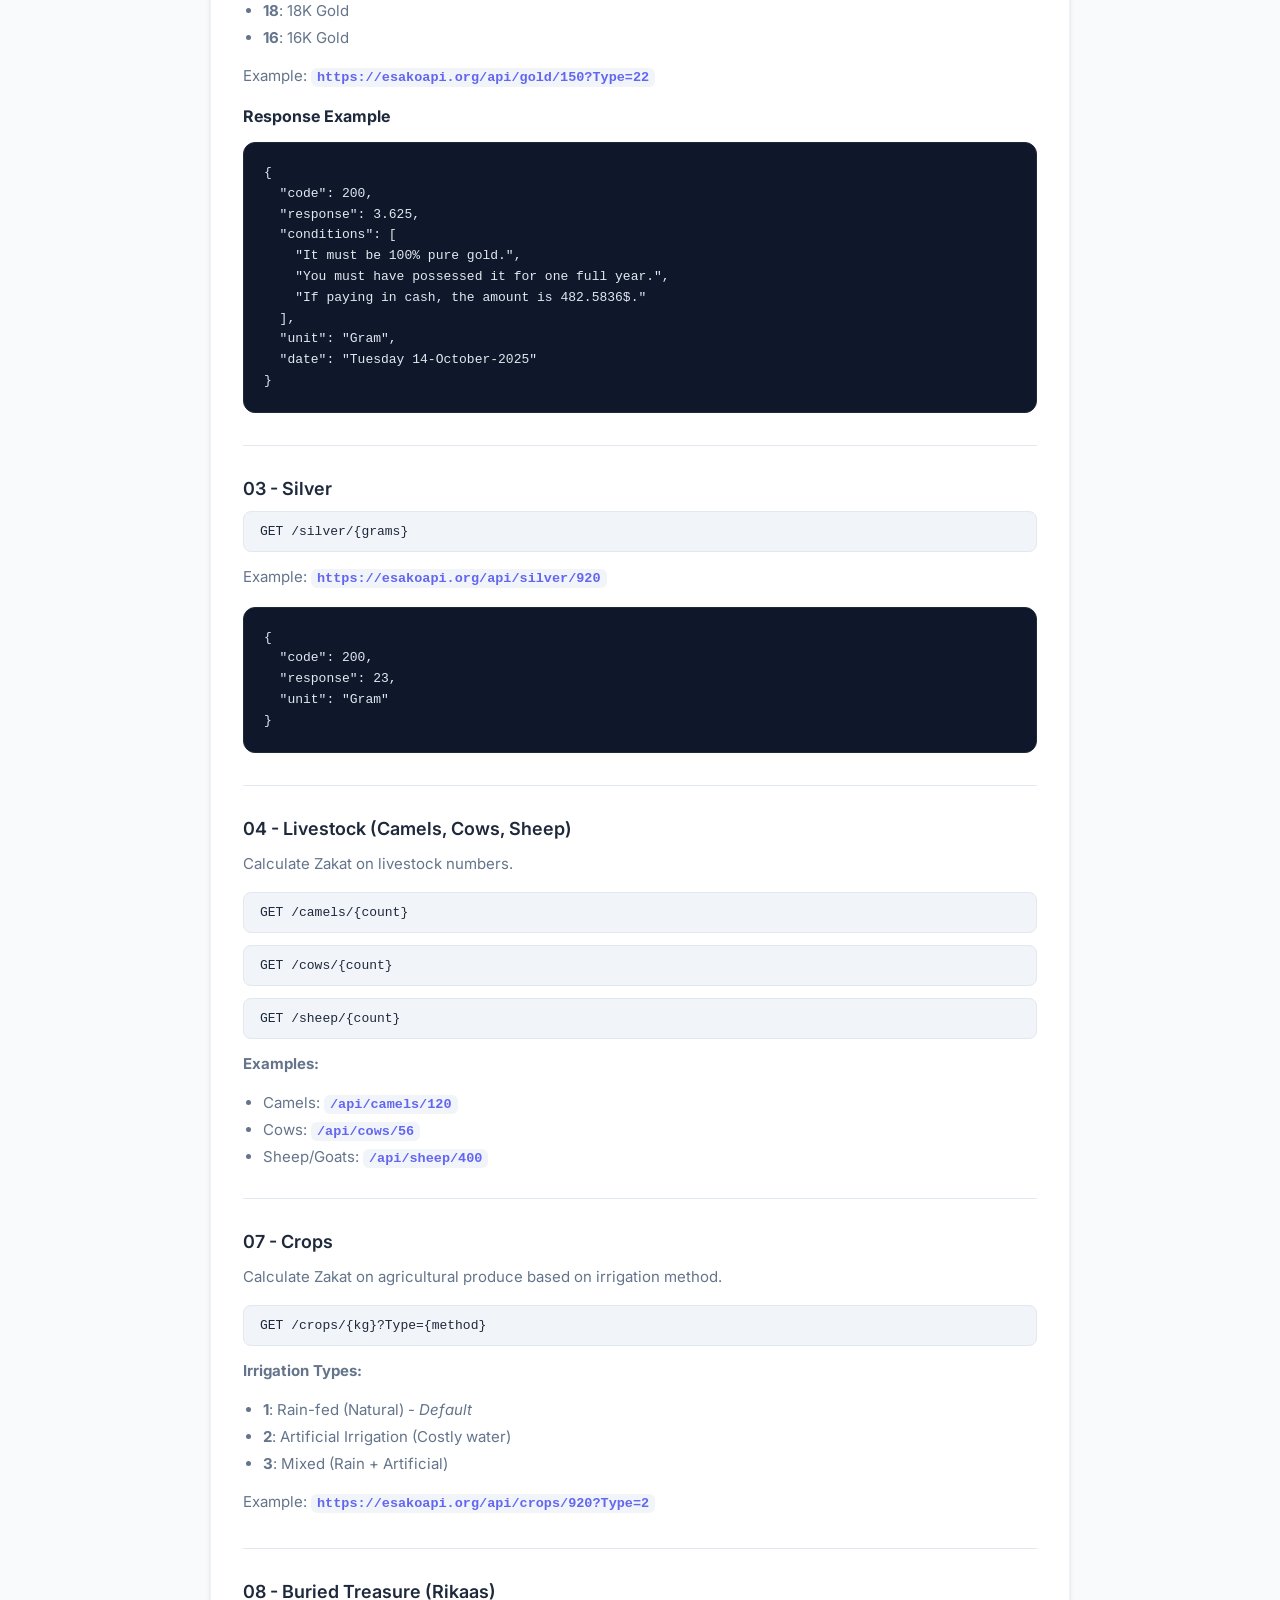
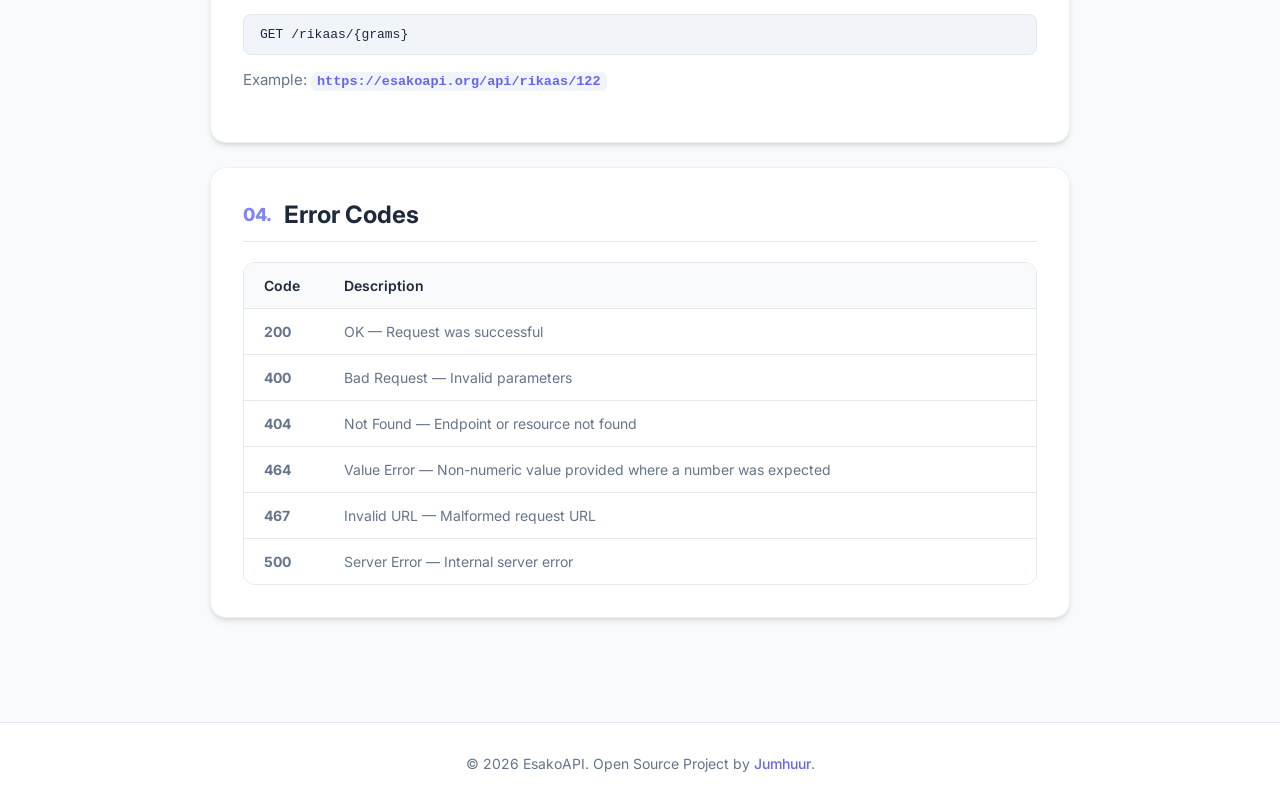
==== commit 914f4dae: "Added API info endpoint and updated home UI and docs" ====
--- a/static/docs.html
+++ b/static/docs.html
@@ -1,209 +1,355 @@
 <!DOCTYPE html>
 <html lang="en">
-  <head>
-    <meta charset="utf-8" />
-    <meta name="viewport" content="width=device-width, initial-scale=1" />
-    <title>EsakoAPI - Islamic Zakat API for Developers Documentation</title>
-    <meta
-      name="description"
-      content="EsakoAPI is a modern and accurate Zakat calculation API built with Python. Calculate Zakat for gold, livestock, crops, and more — trusted by developers and scholars."
-    />
-    <meta
-      name="keywords"
-      content="Zakat API, Esako API, Isalamic api, Islamic finance, Zakat calculator, Nisab calculator, Muslim finance tools, Zakah API, charity automation, Islamic tech"
-    />
-    <meta name="author" content="Hamza And Jumhuur" />
-    <meta
-      property="og:title"
-      content="EsakoAPI –  Islamic Zakat API for Developers"
-    />
-    <meta
-      property="og:description"
-      content="Automate your Zakat calculations with EsakoAPI — an accurate and developer-friendly Islamic API."
-    />
-    <meta property="og:url" content="https://esakoapi.org/" />
-    <meta property="og:type" content="website" />
-    <meta
-      property="og:image"
-      content="https://esakoapi.org/assets/og-image.jpg"
-    />
-    <meta property="og:EsakoAPI" content="EsakoAPI" />
-    <meta
-      name="twitter:card"
-      content="EsakoAPI – Islamic Zakat API for Developers"
-    />
-    <meta
-      name="twitter:title"
-      content="EsakoAPI – Islamic Zakat API for Developers"
-    />
-    <meta
-      name="twitter:description"
-      content="Modern Islamic API for Developers to calculate Zakat for gold, livestock, and crops."
-    />
-    <meta
-      name="twitter:image"
-      content="https://esakoapi.org/assets/og-image.jpg"
-    />
-
-    <!-- 🔹 Theme color for mobile browsers -->
-    <meta name="theme-color" content="#6366f1" />
-    <style>
+
+<head>
+  <meta charset="utf-8" />
+  <meta name="viewport" content="width=device-width, initial-scale=1" />
+  <title>EsakoAPI - Documentation</title>
+  <meta name="description" content="Official documentation for EsakoAPI - The Islamic Zakat API." />
+  <meta name="theme-color" content="#6366f1" />
+
+  <!-- Google Fonts: Inter -->
+  <link rel="preconnect" href="https://fonts.googleapis.com">
+  <link rel="preconnect" href="https://fonts.gstatic.com" crossorigin>
+  <link href="https://fonts.googleapis.com/css2?family=Inter:wght@400;500;600;700;800&display=swap" rel="stylesheet">
+
+  <style>
+    :root {
+      --primary: #6366f1;
+      --primary-dark: #4f46e5;
+      --bg: #f8fafc;
+      --card: #ffffff;
+      --text-main: #1e293b;
+      --text-muted: #64748b;
+      --border: #e2e8f0;
+      --radius: 16px;
+      --shadow-sm: 0 1px 2px 0 rgb(0 0 0 / 0.05);
+      --shadow: 0 4px 6px -1px rgb(0 0 0 / 0.1), 0 2px 4px -2px rgb(0 0 0 / 0.1);
+      --code-bg: #0f172a;
+      --code-text: #e2e8f0;
+      --inline-code-bg: #f1f5f9;
+    }
+
+    @media (prefers-color-scheme: dark) {
       :root {
-        --primary: #6366f1;
-        --bg: #f8fafc;
-        --card: #ffffff;
-        --muted: #6b7280;
-        --radius: 12px;
-        --text: #0f172a;
-        --code_bg: #e6e9ef;
+        --primary: #818cf8;
+        --primary-dark: #6366f1;
+        --bg: #0f172a;
+        --card: #1e293b;
+        --text-main: #f1f5f9;
+        --text-muted: #94a3b8;
+        --border: #334155;
+        --shadow-sm: 0 1px 2px 0 rgb(0 0 0 / 0.3);
+        --shadow: 0 4px 6px -1px rgb(0 0 0 / 0.3), 0 2px 4px -2px rgb(0 0 0 / 0.3);
+        --code-bg: #020617;
+        --code-text: #e2e8f0;
+        --inline-code-bg: #334155;
       }
-
-      @media (prefers-color-scheme: dark) {
-        :root {
-          --primary: #6366f1;
-          --bg: #0f172a;
-          --card: #1e293b;
-          --muted: #ccd4e0;
-          --text: #f8fafc;
-          --radius: 12px;
-          --code_bg: #0f172a;
-        }
+    }
+
+    * {
+      box-sizing: border-box;
+      margin: 0;
+      padding: 0;
+      font-family: 'Inter', sans-serif;
+    }
+
+    body {
+      background-color: var(--bg);
+      color: var(--text-main);
+      min-height: 100vh;
+      display: flex;
+      flex-direction: column;
+      align-items: center;
+    }
+
+    /* Navbar */
+    .navbar {
+      width: 100%;
+      max-width: 1200px;
+      padding: 20px 24px;
+      display: flex;
+      justify-content: space-between;
+      align-items: center;
+    }
+
+    .brand {
+      display: flex;
+      align-items: center;
+      gap: 12px;
+      text-decoration: none;
+    }
+
+    .brand-logo {
+      width: 40px;
+      height: 40px;
+      background: linear-gradient(135deg, var(--primary), #8b5cf6);
+      color: white;
+      border-radius: 12px;
+      display: flex;
+      align-items: center;
+      justify-content: center;
+      font-weight: 700;
+      font-size: 20px;
+      box-shadow: var(--shadow-sm);
+    }
+
+    .brand-text {
+      font-size: 20px;
+      font-weight: 700;
+      color: var(--text-main);
+      letter-spacing: -0.5px;
+    }
+
+    .btn-outline {
+      display: inline-flex;
+      align-items: center;
+      justify-content: center;
+      padding: 10px 20px;
+      border-radius: 12px;
+      font-weight: 600;
+      font-size: 15px;
+      cursor: pointer;
+      transition: all 0.2s;
+      background: var(--card);
+      color: var(--text-main);
+      border: 1px solid var(--border);
+      text-decoration: none;
+      box-shadow: var(--shadow-sm);
+    }
+
+    .btn-outline:hover {
+      border-color: var(--primary);
+      color: var(--primary);
+      background: var(--bg);
+    }
+
+    /* Main Content */
+    .container {
+      width: 100%;
+      max-width: 900px;
+      padding: 40px 20px 80px;
+    }
+
+    .page-header {
+      margin-bottom: 40px;
+      text-align: center;
+    }
+
+    .page-header h1 {
+      font-size: 36px;
+      font-weight: 800;
+      color: var(--text-main);
+      margin-bottom: 12px;
+      letter-spacing: -1px;
+    }
+
+    .page-header p {
+      font-size: 18px;
+      color: var(--text-muted);
+    }
+
+    /* Sections */
+    .section {
+      background: var(--card);
+      border-radius: var(--radius);
+      padding: 32px;
+      box-shadow: var(--shadow);
+      border: 1px solid rgba(226, 232, 240, 0.6);
+      margin-bottom: 24px;
+    }
+
+    .section h2 {
+      font-size: 24px;
+      font-weight: 700;
+      color: var(--text-main);
+      margin-bottom: 20px;
+      padding-bottom: 12px;
+      border-bottom: 1px solid var(--border);
+      display: flex;
+      align-items: center;
+      gap: 12px;
+    }
+
+    .section h2 span {
+      color: var(--primary);
+      font-size: 18px;
+      opacity: 0.8;
+      font-weight: 800;
+    }
+
+    .section h3 {
+      font-size: 18px;
+      font-weight: 600;
+      color: var(--text-main);
+      margin: 24px 0 12px;
+    }
+
+    .section p {
+      font-size: 15px;
+      line-height: 1.7;
+      color: var(--text-muted);
+      margin-bottom: 16px;
+    }
+
+    .section ul {
+      margin-bottom: 16px;
+      padding-left: 20px;
+      color: var(--text-muted);
+    }
+
+    .section li {
+      margin-bottom: 8px;
+      font-size: 15px;
+    }
+
+    /* Code Blocks */
+    pre {
+      background: var(--code-bg);
+      color: var(--code-text);
+      padding: 20px;
+      border-radius: 12px;
+      overflow-x: auto;
+      font-family: 'ui-monospace', 'SFMono-Regular', 'Menlo', 'Monaco', 'Consolas', monospace;
+      font-size: 13px;
+      margin: 16px 0;
+      line-height: 1.6;
+      border: 1px solid #1e293b;
+    }
+
+    code.inline {
+      background: var(--inline-code-bg);
+      color: var(--primary);
+      padding: 2px 6px;
+      border-radius: 6px;
+      font-size: 0.9em;
+      font-family: 'ui-monospace', 'SFMono-Regular', 'Menlo', 'Monaco', 'Consolas', monospace;
+      font-weight: 600;
+    }
+
+    .endpoint-url {
+      background: var(--inline-code-bg);
+      padding: 12px 16px;
+      border-radius: 8px;
+      font-family: monospace;
+      color: var(--text-main);
+      border: 1px solid var(--border);
+      display: inline-block;
+      margin-bottom: 12px;
+      width: 100%;
+    }
+
+    /* Tables */
+    table {
+      width: 100%;
+      border-collapse: separate;
+      border-spacing: 0;
+      margin-top: 16px;
+      border: 1px solid var(--border);
+      border-radius: 12px;
+      overflow: hidden;
+    }
+
+    th,
+    td {
+      padding: 14px 20px;
+      text-align: left;
+      border-bottom: 1px solid var(--border);
+    }
+
+    th {
+      background: var(--bg);
+      color: var(--text-main);
+      font-weight: 600;
+      font-size: 14px;
+    }
+
+    td {
+      font-size: 14px;
+      color: var(--text-muted);
+      background: var(--card);
+    }
+
+    tr:last-child td {
+      border-bottom: none;
+    }
+
+    /* Footer */
+    footer {
+      margin-top: auto;
+      border-top: 1px solid var(--border);
+      width: 100%;
+      padding: 32px 20px;
+      text-align: center;
+      color: var(--text-muted);
+      font-size: 14px;
+      background: var(--card);
+    }
+
+    footer a {
+      color: var(--primary);
+      text-decoration: none;
+      font-weight: 500;
+    }
+
+    footer a:hover {
+      text-decoration: underline;
+    }
+
+    /* Responsive */
+    @media (max-width: 768px) {
+      .page-header h1 {
+        font-size: 28px;
       }
-      * {
-        box-sizing: border-box;
-        font-family: Inter, ui-sans-serif, system-ui, -apple-system, "Segoe UI",
-          Roboto, "Helvetica Neue", Arial;
+
+      .section {
+        padding: 20px;
       }
-      body {
-        margin: 0;
-        background: var(--bg);
-        color: var(--text);
-        padding: 28px;
-        display: flex;
-        justify-content: center;
-        min-height: 100vh;
-      }
-      p {
-        line-height: 2;
-      }
-      .wrap {
-        width: 100%;
-        max-width: 900px;
-      }
-      header {
-        display: flex;
-        align-items: center;
-        gap: 14px;
-        margin-bottom: 20px;
-      }
-      .brand h1 {
-        margin: 0;
-        font-size: 22px;
-        color: var(--primary);
-      }
-      .brand p {
-        margin: 0;
-        color: var(--muted);
-        font-size: 14px;
-      }
-      .section {
-        background: var(--card);
-        border-radius: var(--radius);
-        padding: 20px;
-        margin-bottom: 16px;
-        box-shadow: 0 6px 18px rgba(15, 23, 42, 0.05);
-      }
-      h2 {
-        font-size: 18px;
-        color: var(--primary);
-        margin-top: 0;
-      }
-      h3 {
-        font-size: 16px;
-        margin-bottom: 6px;
-      }
-      pre {
-        background: #0f172a;
-        color: #e2e8f0;
-        padding: 12px;
-        border-radius: 8px;
-        overflow: auto;
-      }
-      code {
-        background: var(--code_bg);
-        padding: 2px 4px;
-        border-radius: 6px;
-      }
-      table {
-        width: 100%;
-        border-collapse: collapse;
-        margin-top: 10px;
-      }
-      th,
-      td {
-        border: 1px solid #e5e7eb;
-        padding: 8px;
-        text-align: left;
-        font-size: 14px;
-      }
-      th {
-        background: #0f172a;
-        color: #f8fafc;
-      }
-      footer {
-        margin-top: 24px;
-        text-align: center;
-        font-size: 13px;
-        color: var(--muted);
-      }
-    </style>
-  </head>
-  <body>
-    <div class="wrap">
-      <header>
-        <div
-          style="
-            width: 44px;
-            height: 44px;
-            border-radius: 10px;
-            background: linear-gradient(135deg, var(--primary), #8b5cf6);
-            display: flex;
-            align-items: center;
-            justify-content: center;
-            color: white;
-            font-weight: 700;
-          "
-        >
-          E
-        </div>
-        <div class="brand">
-          <h1>EsakoAPI — API Documentation</h1>
-          <p>The official API documentation for EsakoAPI</p>
-        </div>
-      </header>
-
-      <div class="section">
-        <h2>1. Introduction</h2>
-        <p>
-          EsakoAPI is a free API that does not require an API key. It is
-          designed to calculate various types of Zakat in accordance with
-          Islamic Shariah.
-        </p>
-      </div>
-
-      <div class="section">
-        <h2>2. Base URL</h2>
-        <pre>https://esakoapi.org/api/</pre>
-      </div>
-
-      <div class="section">
-        <h2>3. Endpoints</h2>
-        <h3>01 - Money:</h3>
-        <p>To calculate Zakat on money, use the following format:</p>
-        <pre>https://esakoapi.org/api/money/9899</pre>
-        <h4>Response Example</h4>
-        <pre>
-{
+    }
+  </style>
+</head>
+
+<body>
+
+  <nav class="navbar">
+    <a href="/" class="brand">
+      <div class="brand-logo">E</div>
+      <span class="brand-text">EsakoAPI</span>
+    </a>
+    <a href="/" class="btn-outline">
+      Back to Home
+    </a>
+  </nav>
+
+  <div class="container">
+    <div class="page-header">
+      <h1>API Documentation</h1>
+      <p>Everything you need to integrate EsakoAPI into your applications.</p>
+    </div>
+
+    <div class="section">
+      <h2><span>01.</span> Introduction</h2>
+      <p>
+        EsakoAPI is a free, open-source API designed to simplify Zakat calculations in accordance with Islamic Shariah.
+        It requires <strong>no API key</strong> for basic usage, making it incredibly easy to get started.
+      </p>
+    </div>
+
+    <div class="section">
+      <h2><span>02.</span> Base URL</h2>
+      <div class="endpoint-url">https://esakoapi.org/api/</div>
+    </div>
+
+    <div class="section">
+      <h2><span>03.</span> Endpoints</h2>
+
+      <h3>01 - Money (Cash/Bank)</h3>
+      <p>Calculate Zakat on monetary assets.</p>
+      <div class="endpoint-url">GET /money/{amount}</div>
+      <p>Example: <code class="inline">https://esakoapi.org/api/money/9899</code></p>
+
+      <h4>Response Example</h4>
+      <pre>{
   "code": 200,
   "response": 247.475,
   "conditions": [
@@ -214,24 +360,28 @@
   "unit": "$",
   "date": "Tuesday 14-October-2025",
   "time": "09:22 AM"
-}</pre
-        >
-
-        <h3>02 - Gold:</h3>
-        <p>To calculate Zakat on gold, use the following pattern:</p>
-        <h4>There are many types of gold purity, the most common are:</h4>
-        <p>- Type 1: 24K Gold (Pure gold 100%). Use <code>?Type=24</code></p>
-        <p>- Type 2: 22K Gold. Use <code>?Type=22</code></p>
-        <p>- Type 3: 21K Gold. Use <code>?Type=21</code></p>
-        <p>- Type 4: 20K Gold. Use <code>?Type=20</code></p>
-        <p>- Type 5: 18K Gold. Use <code>?Type=18</code></p>
-        <p>- Type 6: 16K Gold. Use <code>?Type=16</code></p>
-        <p>Default Type is <code>Type=24</code></p>
-        <pre>https://esakoapi.org/api/gold/150?Type=22</pre>
-
-        <h4>Response Example</h4>
-        <pre>
-{
+}</pre>
+
+      <hr style="border: 0; border-top: 1px solid var(--border); margin: 32px 0;">
+
+      <h3>02 - Gold</h3>
+      <p>Calculate Zakat on gold based on its purity (Karat).</p>
+      <div class="endpoint-url">GET /gold/{grams}?Type={karat}</div>
+
+      <p><strong>Supported Types (Karats):</strong></p>
+      <ul>
+        <li><strong>24</strong>: 24K Gold (Pure) - <em>Default</em></li>
+        <li><strong>22</strong>: 22K Gold</li>
+        <li><strong>21</strong>: 21K Gold</li>
+        <li><strong>20</strong>: 20K Gold</li>
+        <li><strong>18</strong>: 18K Gold</li>
+        <li><strong>16</strong>: 16K Gold</li>
+      </ul>
+
+      <p>Example: <code class="inline">https://esakoapi.org/api/gold/150?Type=22</code></p>
+
+      <h4>Response Example</h4>
+      <pre>{
   "code": 200,
   "response": 3.625,
   "conditions": [
@@ -240,176 +390,103 @@
     "If paying in cash, the amount is 482.5836$."
   ],
   "unit": "Gram",
-  "date": "Tuesday 14-October-2025",
-  "time": "09:22 AM"
-}</pre
-        >
-
-        <h3>03 - Silver (Fido):</h3>
-        <p>To calculate Zakat on silver (white gold), use:</p>
-        <pre>https://esakoapi.org/api/silver/920</pre>
-        <h4>Response Example</h4>
-        <pre>
-{
+  "date": "Tuesday 14-October-2025"
+}</pre>
+
+      <hr style="border: 0; border-top: 1px solid var(--border); margin: 32px 0;">
+
+      <h3>03 - Silver</h3>
+      <div class="endpoint-url">GET /silver/{grams}</div>
+      <p>Example: <code class="inline">https://esakoapi.org/api/silver/920</code></p>
+      <pre>{
   "code": 200,
   "response": 23,
-  "conditions": [
-    "It must be 100% pure silver.",
-    "You must have possessed it for one full year.",
-    "If paying in cash, the amount is 38.3761$."
-  ],
-  "unit": "Gram",
-  "date": "Tuesday 14-October-2025",
-  "time": "09:22 AM"
-}</pre
-        >
-
-        <h3>04 - Camels:</h3>
-        <p>To calculate Zakat on camels, use:</p>
-        <pre>https://esakoapi.org/api/camels/920</pre>
-        <h4>Response Example</h4>
-        <pre>
-{
-  "code": 200,
-  "response": 19,
-  "conditions": [
-    "16 camels must be 3 years old.",
-    "3 camels must be 2 years old.",
-    "They must all be female."
-  ],
-  "unit": "Head",
-  "date": "Tuesday 14-October-2025",
-  "time": "09:22 AM"
-}</pre
-        >
-
-        <h3>05 - Sheep/Goats:</h3>
-        <pre>https://esakoapi.org/api/sheep/920</pre>
-        <h4>Response Example</h4>
-        <pre>
-{
-  "code": 200,
-  "response": 9,
-  "conditions": [
-    "If sheep, they must be 1 year old.",
-    "If goats, they must be 2 years old."
-  ],
-  "unit": "Head",
-  "date": "Tuesday 14-October-2025",
-  "time": "09:22 AM"
-}</pre
-        >
-
-        <h3>06 - Cows:</h3>
-        <pre>https://esakoapi.org/api/cows/56</pre>
-        <h4>Response Example</h4>
-        <pre>
-{
-  "code": 200,
-  "response": 1,
-  "conditions": [
-    "Must have entered its third year (matured).",
-    "Preferably female, but male is acceptable.",
-    "Must be of cattle species."
-  ],
-  "unit": "Head",
-  "date": "Tuesday 14-October-2025",
-  "time": "09:22 AM"
-}</pre
-        >
-
-        <h3>07 - Crops:</h3>
-        <p>To calculate Zakat on crops, use:</p>
-
-        <h4>There are three crop types based on</h4>
-        <p>
-          - Type 1: Naturally rain-fed crops, without human irrigation costs.
-          Use <code>?Type=1</code>
-        </p>
-        <p>
-          - Type 2: Crops irrigated with paid water (e.g., purchased or
-          artificial irrigation). Use <code>?Type=2</code>
-        </p>
-        <p>
-          - Type 3: Crops irrigated with both rain and paid water combined. Use
-          <code>?Type=3</code>
-        </p>
-        <p>Default Type is <code>Type=1</code></p>
-        <pre>https://esakoapi.org/api/crops/920?Type=2</pre>
-        <h4>Response Example</h4>
-        <pre>
-{
-  "code": 200,
-  "response": 46,
-  "conditions": [
-    "Crops irrigated using paid water.",
-    "Must be harvestable and storable, such as wheat, rice, or maize."
-  ],
-  "unit": "Kg",
-  "date": "Tuesday 14-October-2025",
-  "time": "09:22 AM"
-}</pre
-        >
-
-        <h3>08 - Buried Treasure (Rikaas):</h3>
-        <pre>https://esakoapi.org/api/rikaas/122</pre>
-        <h4>Response Example</h4>
-        <pre>
-{
-  "code": 200,
-  "response": 24.4,
-  "conditions": [
-    "It must be classified as Rikaas (buried treasure).",
-    "It should be something ancient with visible historical traces.",
-    "If paying in cash, the amount is 3248.2867$."
-  ],
-  "unit": "Gram",
-  "date": "Tuesday 14-October-2025",
-  "time": "09:22 AM"
-}</pre
-        >
-      </div>
-
-      <div class="section">
-        <h2>4. Error Codes</h2>
-        <table>
-          <thead>
-            <tr>
-              <th>Code</th>
-              <th>Description</th>
-            </tr>
-          </thead>
-          <tbody>
-            <tr>
-              <td>200</td>
-              <td>OK — Request was successful</td>
-            </tr>
-            <tr>
-              <td>467</td>
-              <td>Invalid URL — when the requested URL is incorrect</td>
-            </tr>
-            <tr>
-              <td>464</td>
-              <td>Value Error — when a string is used instead of a number</td>
-            </tr>
-            <tr>
-              <td>404</td>
-              <td>Not Found — Endpoint or resource not found</td>
-            </tr>
-            <tr>
-              <td>500</td>
-              <td>Server Error — Internal error occurred</td>
-            </tr>
-          </tbody>
-        </table>
-      </div>
-
-      <footer>
-        © 2025 EsakoAPI — View the project repository on
-        <a href="https://github.com/jumhuur/E-sakoAPI" target="_blank"
-          >GitHub</a
-        >
-      </footer>
+  "unit": "Gram"
+}</pre>
+
+      <hr style="border: 0; border-top: 1px solid var(--border); margin: 32px 0;">
+
+      <h3>04 - Livestock (Camels, Cows, Sheep)</h3>
+      <p>Calculate Zakat on livestock numbers.</p>
+
+      <div class="endpoint-url">GET /camels/{count}</div>
+      <div class="endpoint-url">GET /cows/{count}</div>
+      <div class="endpoint-url">GET /sheep/{count}</div>
+
+      <p><strong>Examples:</strong></p>
+      <ul>
+        <li>Camels: <code class="inline">/api/camels/120</code></li>
+        <li>Cows: <code class="inline">/api/cows/56</code></li>
+        <li>Sheep/Goats: <code class="inline">/api/sheep/400</code></li>
+      </ul>
+
+      <hr style="border: 0; border-top: 1px solid var(--border); margin: 32px 0;">
+
+      <h3>07 - Crops</h3>
+      <p>Calculate Zakat on agricultural produce based on irrigation method.</p>
+      <div class="endpoint-url">GET /crops/{kg}?Type={method}</div>
+
+      <p><strong>Irrigation Types:</strong></p>
+      <ul>
+        <li><strong>1</strong>: Rain-fed (Natural) - <em>Default</em></li>
+        <li><strong>2</strong>: Artificial Irrigation (Costly water)</li>
+        <li><strong>3</strong>: Mixed (Rain + Artificial)</li>
+      </ul>
+
+      <p>Example: <code class="inline">https://esakoapi.org/api/crops/920?Type=2</code></p>
+
+      <hr style="border: 0; border-top: 1px solid var(--border); margin: 32px 0;">
+
+      <h3>08 - Buried Treasure (Rikaas)</h3>
+      <div class="endpoint-url">GET /rikaas/{grams}</div>
+      <p>Example: <code class="inline">https://esakoapi.org/api/rikaas/122</code></p>
     </div>
-  </body>
-</html>
+
+    <div class="section">
+      <h2><span>04.</span> Error Codes</h2>
+      <table>
+        <thead>
+          <tr>
+            <th style="width: 80px;">Code</th>
+            <th>Description</th>
+          </tr>
+        </thead>
+        <tbody>
+          <tr>
+            <td><strong>200</strong></td>
+            <td>OK — Request was successful</td>
+          </tr>
+          <tr>
+            <td><strong>400</strong></td>
+            <td>Bad Request — Invalid parameters</td>
+          </tr>
+          <tr>
+            <td><strong>404</strong></td>
+            <td>Not Found — Endpoint or resource not found</td>
+          </tr>
+          <tr>
+            <td><strong>464</strong></td>
+            <td>Value Error — Non-numeric value provided where a number was expected</td>
+          </tr>
+          <tr>
+            <td><strong>467</strong></td>
+            <td>Invalid URL — Malformed request URL</td>
+          </tr>
+          <tr>
+            <td><strong>500</strong></td>
+            <td>Server Error — Internal server error</td>
+          </tr>
+        </tbody>
+      </table>
+    </div>
+
+  </div>
+
+  <footer>
+    <p>&copy; 2026 EsakoAPI. Open Source Project by <a href="https://github.com/jumhuur" target="_blank">Jumhuur</a>.
+    </p>
+  </footer>
+
+</body>
+
+</html>
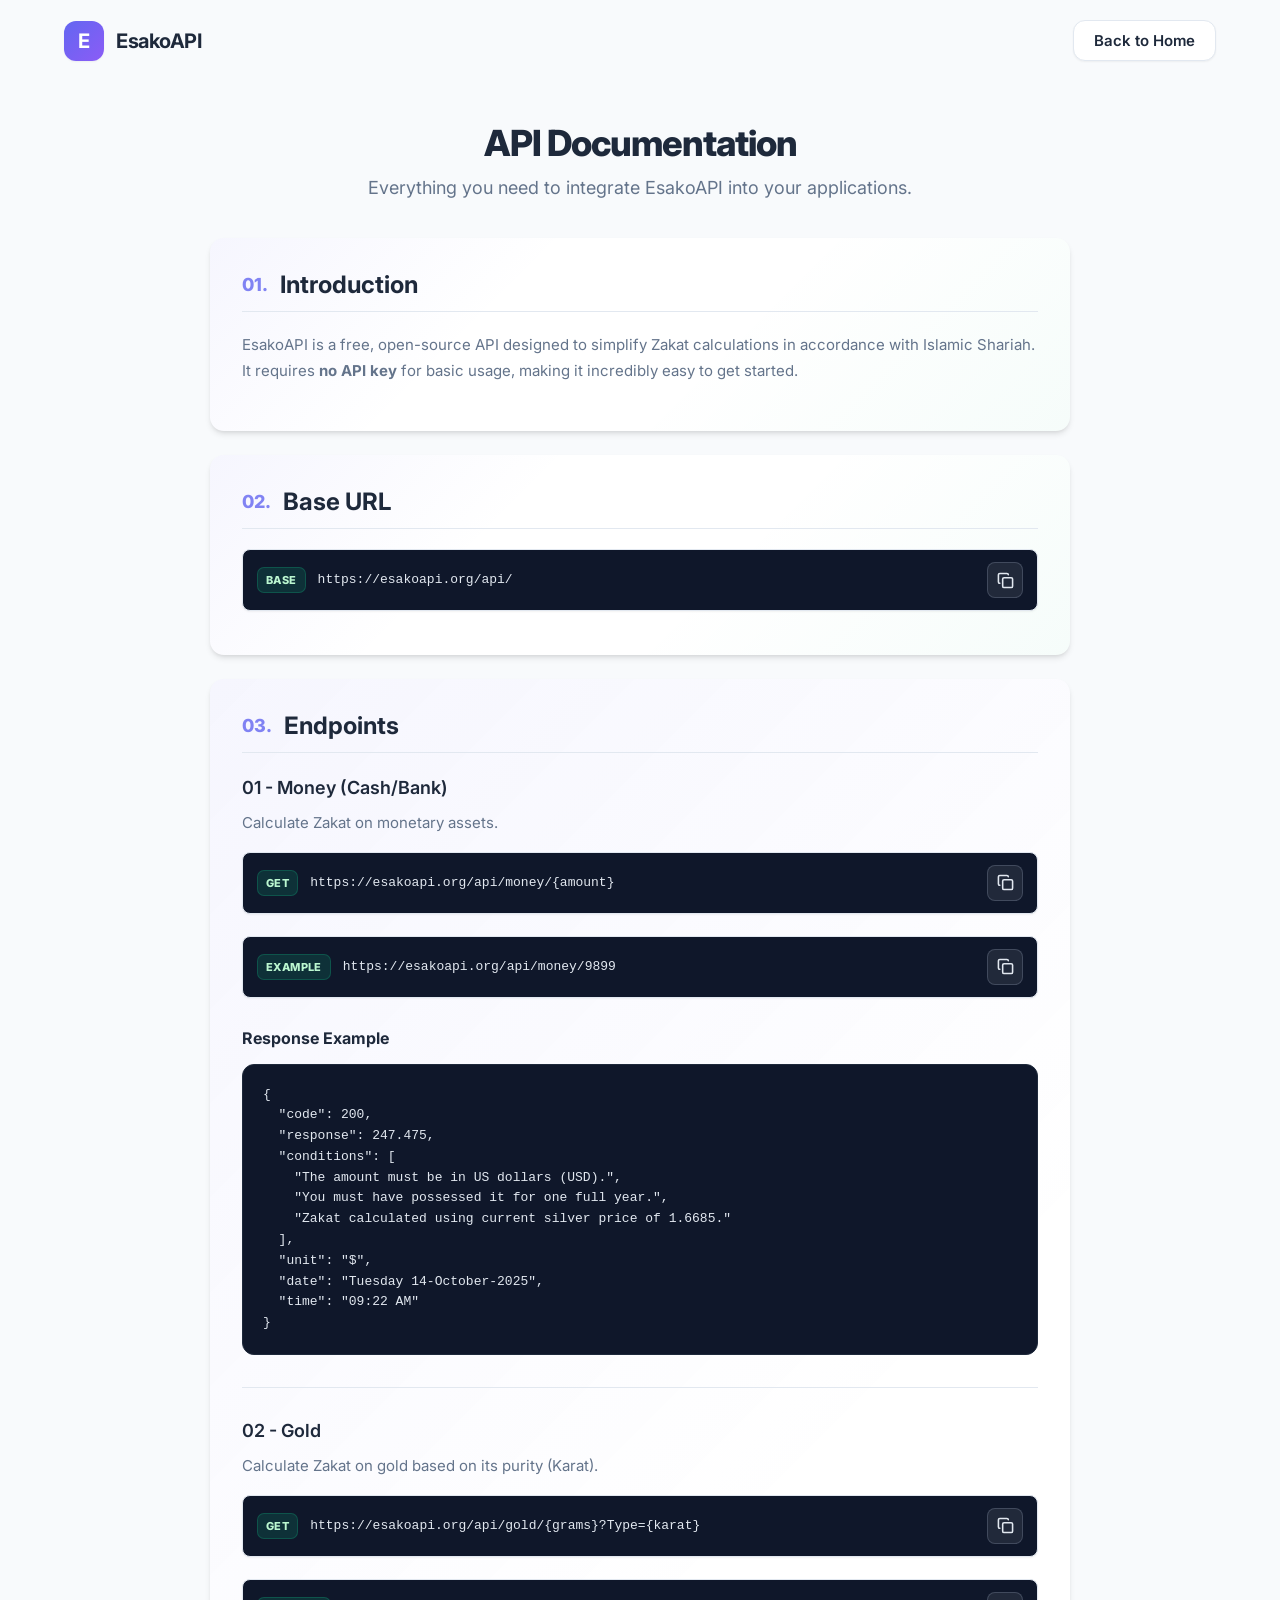
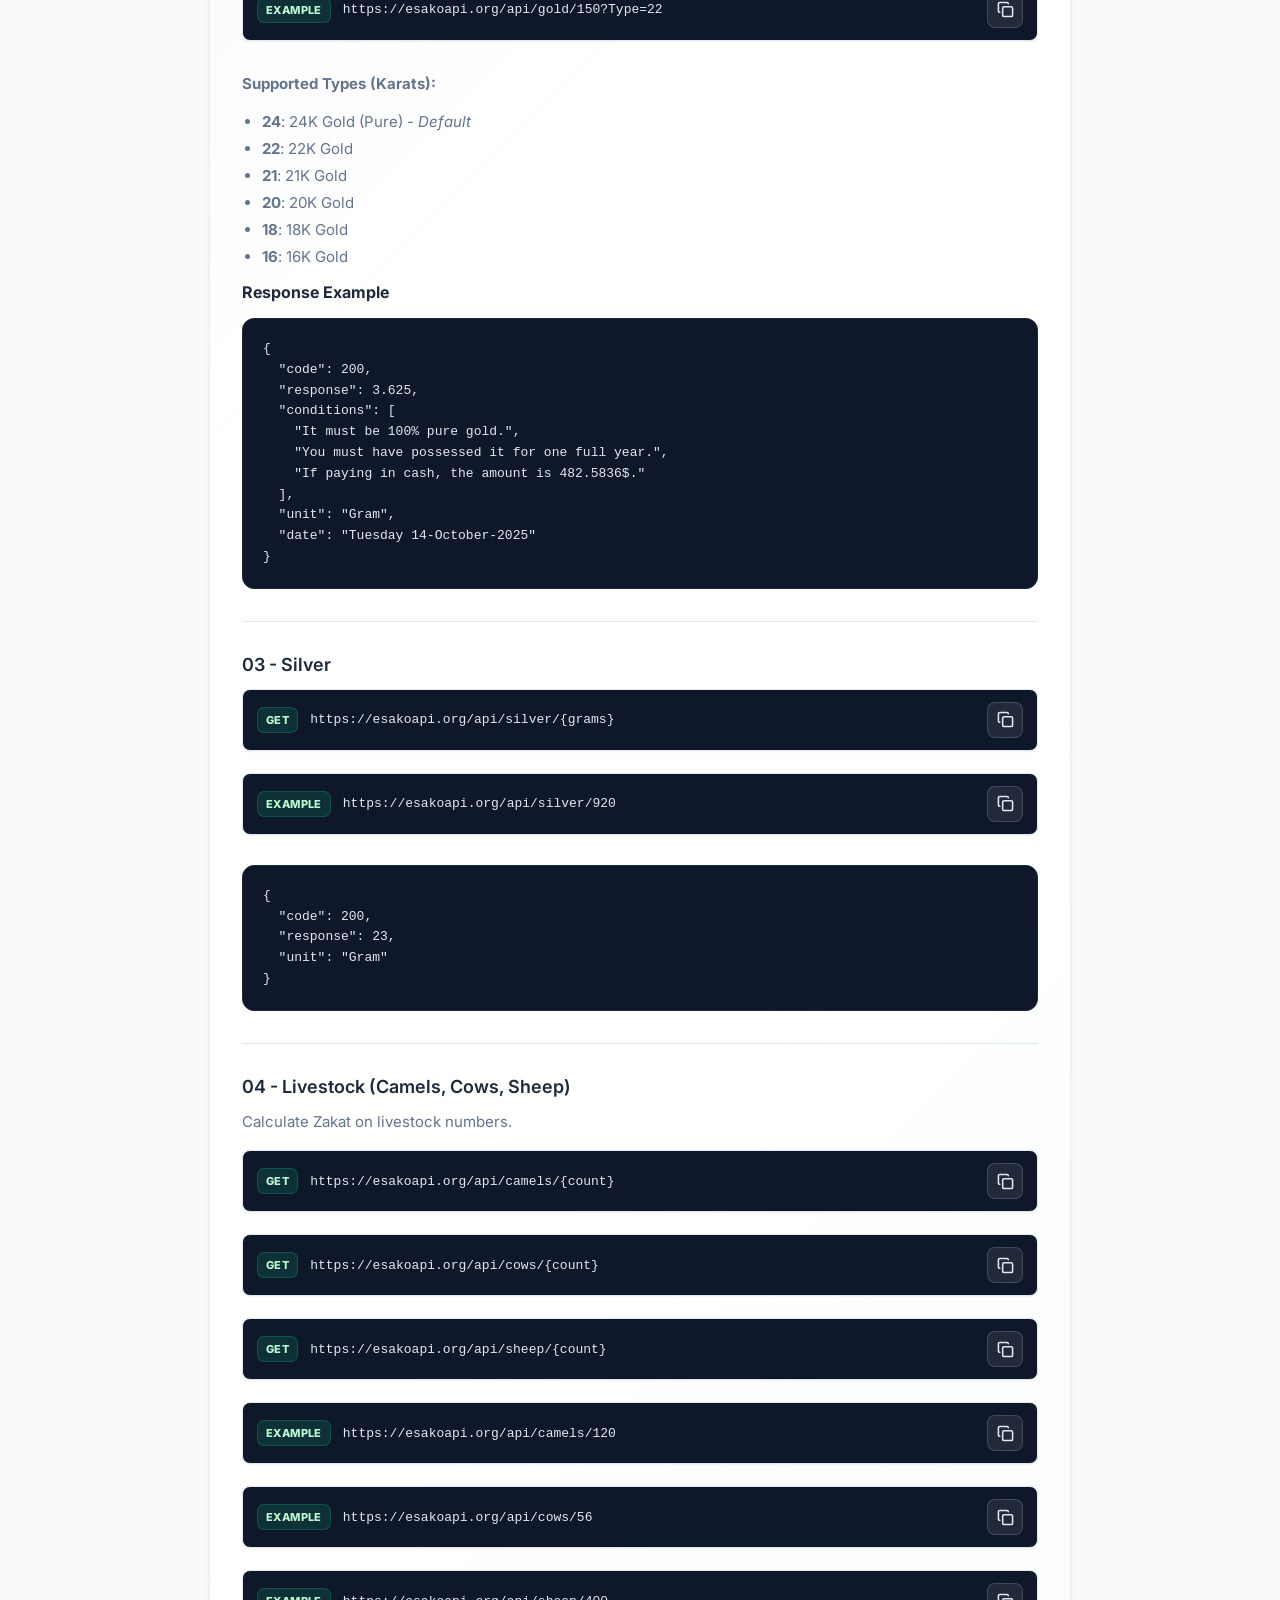
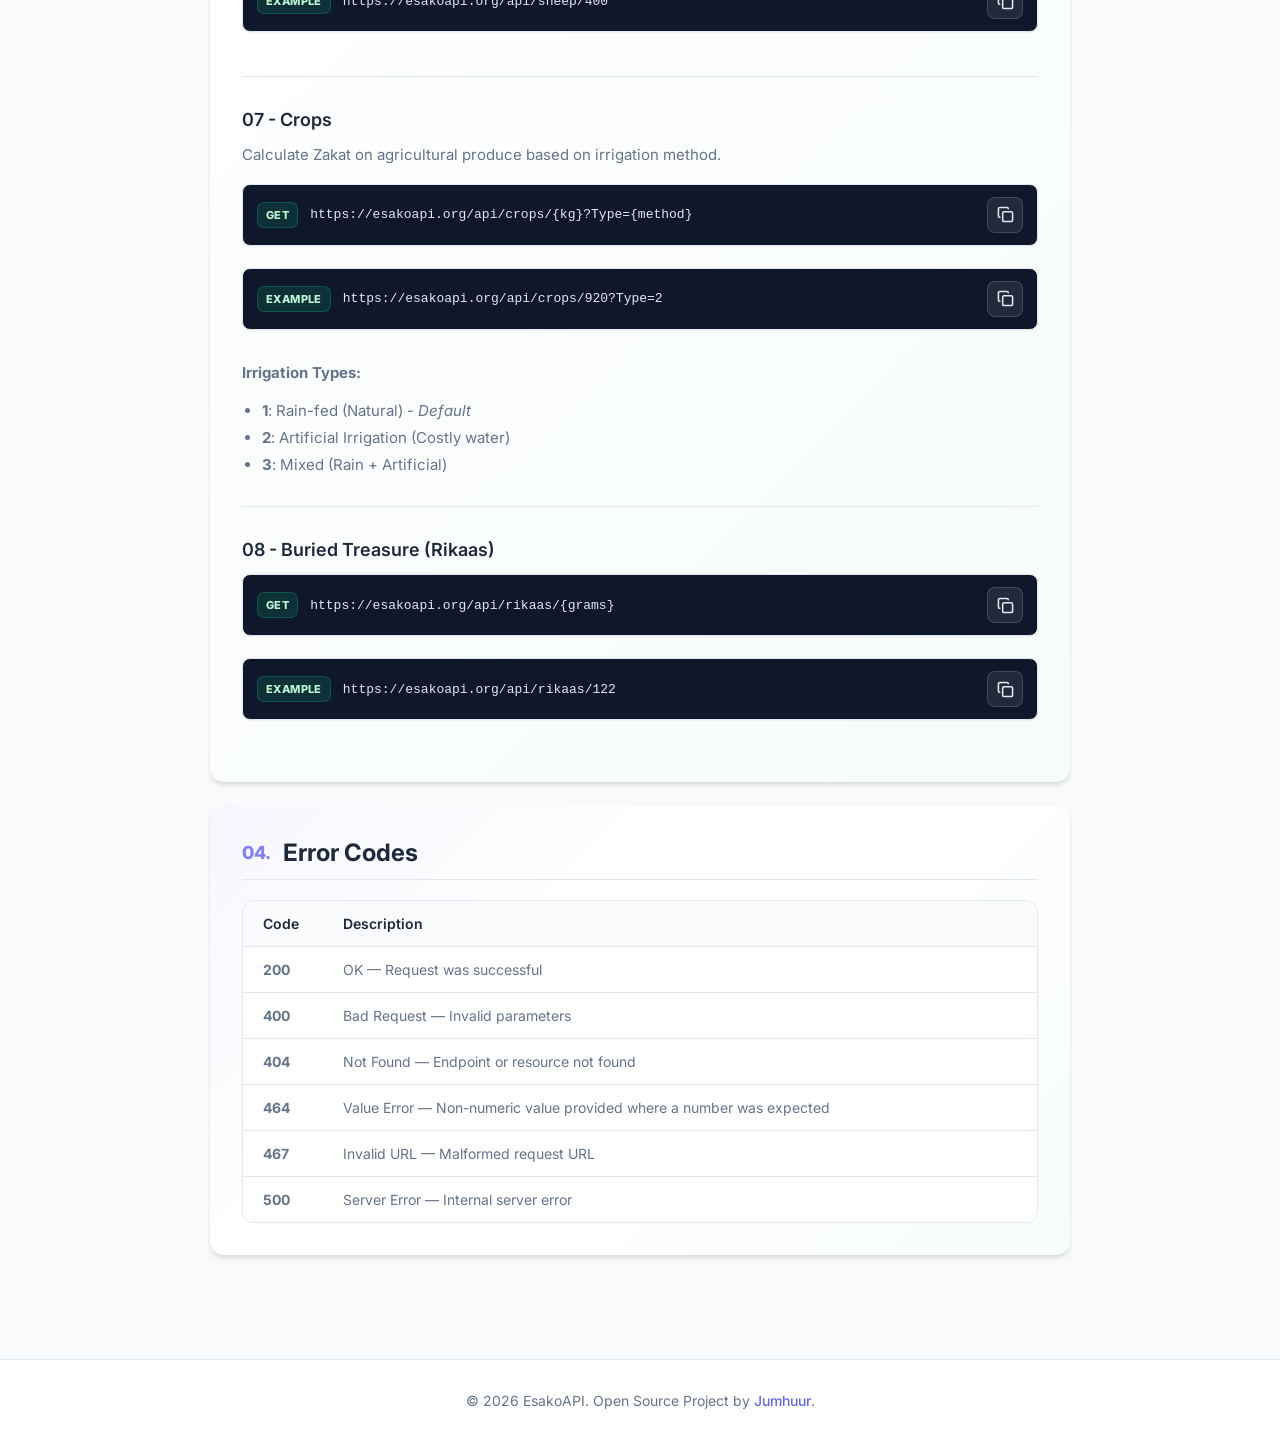
==== commit f60f7190: "Improved documentation by adding an easy-to-copy URL functionality." ====
--- a/static/docs.html
+++ b/static/docs.html
@@ -1,355 +1,589 @@
-<!DOCTYPE html>
+<!doctype html>
 <html lang="en">
-
-<head>
-  <meta charset="utf-8" />
-  <meta name="viewport" content="width=device-width, initial-scale=1" />
-  <title>EsakoAPI - Documentation</title>
-  <meta name="description" content="Official documentation for EsakoAPI - The Islamic Zakat API." />
-  <meta name="theme-color" content="#6366f1" />
-
-  <!-- Google Fonts: Inter -->
-  <link rel="preconnect" href="https://fonts.googleapis.com">
-  <link rel="preconnect" href="https://fonts.gstatic.com" crossorigin>
-  <link href="https://fonts.googleapis.com/css2?family=Inter:wght@400;500;600;700;800&display=swap" rel="stylesheet">
-
-  <style>
-    :root {
-      --primary: #6366f1;
-      --primary-dark: #4f46e5;
-      --bg: #f8fafc;
-      --card: #ffffff;
-      --text-main: #1e293b;
-      --text-muted: #64748b;
-      --border: #e2e8f0;
-      --radius: 16px;
-      --shadow-sm: 0 1px 2px 0 rgb(0 0 0 / 0.05);
-      --shadow: 0 4px 6px -1px rgb(0 0 0 / 0.1), 0 2px 4px -2px rgb(0 0 0 / 0.1);
-      --code-bg: #0f172a;
-      --code-text: #e2e8f0;
-      --inline-code-bg: #f1f5f9;
-    }
-
-    @media (prefers-color-scheme: dark) {
+  <head>
+    <meta charset="utf-8" />
+    <meta name="viewport" content="width=device-width, initial-scale=1" />
+    <title>EsakoAPI - Documentation</title>
+    <meta
+      name="description"
+      content="Official documentation for EsakoAPI - The Islamic Zakat API."
+    />
+    <meta name="theme-color" content="#6366f1" />
+
+    <!-- Google Fonts: Inter -->
+    <link rel="preconnect" href="https://fonts.googleapis.com" />
+    <link rel="preconnect" href="https://fonts.gstatic.com" crossorigin />
+    <link
+      href="https://fonts.googleapis.com/css2?family=Inter:wght@400;500;600;700;800&display=swap"
+      rel="stylesheet"
+    />
+
+    <style>
       :root {
-        --primary: #818cf8;
-        --primary-dark: #6366f1;
-        --bg: #0f172a;
-        --card: #1e293b;
-        --text-main: #f1f5f9;
-        --text-muted: #94a3b8;
-        --border: #334155;
-        --shadow-sm: 0 1px 2px 0 rgb(0 0 0 / 0.3);
-        --shadow: 0 4px 6px -1px rgb(0 0 0 / 0.3), 0 2px 4px -2px rgb(0 0 0 / 0.3);
-        --code-bg: #020617;
+        --primary: #6366f1;
+        --primary-dark: #4f46e5;
+        --bg: #f8fafc;
+        --card: #ffffff;
+        --text-main: #1e293b;
+        --text-muted: #64748b;
+        --border: #e2e8f0;
+        --radius: 16px;
+        --shadow-sm: 0 1px 2px 0 rgb(0 0 0 / 0.05);
+        --shadow:
+          0 4px 6px -1px rgb(0 0 0 / 0.1), 0 2px 4px -2px rgb(0 0 0 / 0.1);
+        --code-bg: #0f172a;
         --code-text: #e2e8f0;
-        --inline-code-bg: #334155;
-      }
-    }
-
-    * {
-      box-sizing: border-box;
-      margin: 0;
-      padding: 0;
-      font-family: 'Inter', sans-serif;
-    }
-
-    body {
-      background-color: var(--bg);
-      color: var(--text-main);
-      min-height: 100vh;
-      display: flex;
-      flex-direction: column;
-      align-items: center;
-    }
-
-    /* Navbar */
-    .navbar {
-      width: 100%;
-      max-width: 1200px;
-      padding: 20px 24px;
-      display: flex;
-      justify-content: space-between;
-      align-items: center;
-    }
-
-    .brand {
-      display: flex;
-      align-items: center;
-      gap: 12px;
-      text-decoration: none;
-    }
-
-    .brand-logo {
-      width: 40px;
-      height: 40px;
-      background: linear-gradient(135deg, var(--primary), #8b5cf6);
-      color: white;
-      border-radius: 12px;
-      display: flex;
-      align-items: center;
-      justify-content: center;
-      font-weight: 700;
-      font-size: 20px;
-      box-shadow: var(--shadow-sm);
-    }
-
-    .brand-text {
-      font-size: 20px;
-      font-weight: 700;
-      color: var(--text-main);
-      letter-spacing: -0.5px;
-    }
-
-    .btn-outline {
-      display: inline-flex;
-      align-items: center;
-      justify-content: center;
-      padding: 10px 20px;
-      border-radius: 12px;
-      font-weight: 600;
-      font-size: 15px;
-      cursor: pointer;
-      transition: all 0.2s;
-      background: var(--card);
-      color: var(--text-main);
-      border: 1px solid var(--border);
-      text-decoration: none;
-      box-shadow: var(--shadow-sm);
-    }
-
-    .btn-outline:hover {
-      border-color: var(--primary);
-      color: var(--primary);
-      background: var(--bg);
-    }
-
-    /* Main Content */
-    .container {
-      width: 100%;
-      max-width: 900px;
-      padding: 40px 20px 80px;
-    }
-
-    .page-header {
-      margin-bottom: 40px;
-      text-align: center;
-    }
-
-    .page-header h1 {
-      font-size: 36px;
-      font-weight: 800;
-      color: var(--text-main);
-      margin-bottom: 12px;
-      letter-spacing: -1px;
-    }
-
-    .page-header p {
-      font-size: 18px;
-      color: var(--text-muted);
-    }
-
-    /* Sections */
-    .section {
-      background: var(--card);
-      border-radius: var(--radius);
-      padding: 32px;
-      box-shadow: var(--shadow);
-      border: 1px solid rgba(226, 232, 240, 0.6);
-      margin-bottom: 24px;
-    }
-
-    .section h2 {
-      font-size: 24px;
-      font-weight: 700;
-      color: var(--text-main);
-      margin-bottom: 20px;
-      padding-bottom: 12px;
-      border-bottom: 1px solid var(--border);
-      display: flex;
-      align-items: center;
-      gap: 12px;
-    }
-
-    .section h2 span {
-      color: var(--primary);
-      font-size: 18px;
-      opacity: 0.8;
-      font-weight: 800;
-    }
-
-    .section h3 {
-      font-size: 18px;
-      font-weight: 600;
-      color: var(--text-main);
-      margin: 24px 0 12px;
-    }
-
-    .section p {
-      font-size: 15px;
-      line-height: 1.7;
-      color: var(--text-muted);
-      margin-bottom: 16px;
-    }
-
-    .section ul {
-      margin-bottom: 16px;
-      padding-left: 20px;
-      color: var(--text-muted);
-    }
-
-    .section li {
-      margin-bottom: 8px;
-      font-size: 15px;
-    }
-
-    /* Code Blocks */
-    pre {
-      background: var(--code-bg);
-      color: var(--code-text);
-      padding: 20px;
-      border-radius: 12px;
-      overflow-x: auto;
-      font-family: 'ui-monospace', 'SFMono-Regular', 'Menlo', 'Monaco', 'Consolas', monospace;
-      font-size: 13px;
-      margin: 16px 0;
-      line-height: 1.6;
-      border: 1px solid #1e293b;
-    }
-
-    code.inline {
-      background: var(--inline-code-bg);
-      color: var(--primary);
-      padding: 2px 6px;
-      border-radius: 6px;
-      font-size: 0.9em;
-      font-family: 'ui-monospace', 'SFMono-Regular', 'Menlo', 'Monaco', 'Consolas', monospace;
-      font-weight: 600;
-    }
-
-    .endpoint-url {
-      background: var(--inline-code-bg);
-      padding: 12px 16px;
-      border-radius: 8px;
-      font-family: monospace;
-      color: var(--text-main);
-      border: 1px solid var(--border);
-      display: inline-block;
-      margin-bottom: 12px;
-      width: 100%;
-    }
-
-    /* Tables */
-    table {
-      width: 100%;
-      border-collapse: separate;
-      border-spacing: 0;
-      margin-top: 16px;
-      border: 1px solid var(--border);
-      border-radius: 12px;
-      overflow: hidden;
-    }
-
-    th,
-    td {
-      padding: 14px 20px;
-      text-align: left;
-      border-bottom: 1px solid var(--border);
-    }
-
-    th {
-      background: var(--bg);
-      color: var(--text-main);
-      font-weight: 600;
-      font-size: 14px;
-    }
-
-    td {
-      font-size: 14px;
-      color: var(--text-muted);
-      background: var(--card);
-    }
-
-    tr:last-child td {
-      border-bottom: none;
-    }
-
-    /* Footer */
-    footer {
-      margin-top: auto;
-      border-top: 1px solid var(--border);
-      width: 100%;
-      padding: 32px 20px;
-      text-align: center;
-      color: var(--text-muted);
-      font-size: 14px;
-      background: var(--card);
-    }
-
-    footer a {
-      color: var(--primary);
-      text-decoration: none;
-      font-weight: 500;
-    }
-
-    footer a:hover {
-      text-decoration: underline;
-    }
-
-    /* Responsive */
-    @media (max-width: 768px) {
+        --inline-code-bg: #f1f5f9;
+      }
+
+      @media (prefers-color-scheme: dark) {
+        :root {
+          --primary: #818cf8;
+          --primary-dark: #6366f1;
+          --bg: #0f172a;
+          --card: #1e293b;
+          --text-main: #f1f5f9;
+          --text-muted: #94a3b8;
+          --border: #334155;
+          --shadow-sm: 0 1px 2px 0 rgb(0 0 0 / 0.3);
+          --shadow:
+            0 4px 6px -1px rgb(0 0 0 / 0.3), 0 2px 4px -2px rgb(0 0 0 / 0.3);
+          --code-bg: #020617;
+          --code-text: #e2e8f0;
+          --inline-code-bg: #334155;
+        }
+      }
+
+      * {
+        box-sizing: border-box;
+        margin: 0;
+        padding: 0;
+        font-family: "Inter", sans-serif;
+      }
+
+      body {
+        background-color: var(--bg);
+        color: var(--text-main);
+        min-height: 100vh;
+        display: flex;
+        flex-direction: column;
+        align-items: center;
+      }
+
+      /* Navbar */
+      .navbar {
+        width: 100%;
+        max-width: 1200px;
+        padding: 20px 24px;
+        display: flex;
+        justify-content: space-between;
+        align-items: center;
+      }
+
+      .brand {
+        display: flex;
+        align-items: center;
+        gap: 12px;
+        text-decoration: none;
+      }
+
+      .brand-logo {
+        width: 40px;
+        height: 40px;
+        background: linear-gradient(135deg, var(--primary), #8b5cf6);
+        color: white;
+        border-radius: 12px;
+        display: flex;
+        align-items: center;
+        justify-content: center;
+        font-weight: 700;
+        font-size: 20px;
+        box-shadow: var(--shadow-sm);
+      }
+
+      .brand-text {
+        font-size: 20px;
+        font-weight: 700;
+        color: var(--text-main);
+        letter-spacing: -0.5px;
+      }
+
+      .btn-outline {
+        display: inline-flex;
+        align-items: center;
+        justify-content: center;
+        padding: 10px 20px;
+        border-radius: 12px;
+        font-weight: 600;
+        font-size: 15px;
+        cursor: pointer;
+        transition: all 0.2s;
+        background: var(--card);
+        color: var(--text-main);
+        border: 1px solid var(--border);
+        text-decoration: none;
+        box-shadow: var(--shadow-sm);
+      }
+
+      .btn-outline:hover {
+        border-color: var(--primary);
+        color: var(--primary);
+        background: var(--bg);
+      }
+
+      /* Main Content */
+      .container {
+        width: 100%;
+        max-width: 900px;
+        padding: 40px 20px 80px;
+      }
+
+      .page-header {
+        margin-bottom: 40px;
+        text-align: center;
+      }
+
       .page-header h1 {
-        font-size: 28px;
-      }
-
+        font-size: 36px;
+        font-weight: 800;
+        color: var(--text-main);
+        margin-bottom: 12px;
+        letter-spacing: -1px;
+      }
+
+      .page-header p {
+        font-size: 18px;
+        color: var(--text-muted);
+      }
+
+      /* Sections */
       .section {
+        background: var(--card);
+        border-radius: 14px;
+        padding: 32px;
+        box-shadow: var(--shadow);
+        margin-bottom: 24px;
+        position: relative;
+        overflow: hidden;
+      }
+
+      .section::before {
+        content: "";
+        position: absolute;
+        inset: 0;
+        background:
+          linear-gradient(135deg, rgba(99, 102, 241, 0.06), transparent 34%),
+          linear-gradient(315deg, rgba(16, 185, 129, 0.04), transparent 42%);
+        pointer-events: none;
+      }
+
+      .section > * {
+        position: relative;
+        z-index: 1;
+      }
+
+      .section h2 {
+        font-size: 24px;
+        font-weight: 700;
+        color: var(--text-main);
+        margin-bottom: 20px;
+        padding-bottom: 12px;
+        border-bottom: 1px solid var(--border);
+        display: flex;
+        align-items: center;
+        gap: 12px;
+      }
+
+      .section h2 span {
+        color: var(--primary);
+        font-size: 18px;
+        opacity: 0.8;
+        font-weight: 800;
+      }
+
+      .section h3 {
+        font-size: 18px;
+        font-weight: 600;
+        color: var(--text-main);
+        margin: 24px 0 12px;
+      }
+
+      .section p {
+        font-size: 15px;
+        line-height: 1.7;
+        color: var(--text-muted);
+        margin-bottom: 16px;
+      }
+
+      .section ul {
+        margin-bottom: 16px;
+        padding-left: 20px;
+        color: var(--text-muted);
+      }
+
+      .section li {
+        margin-bottom: 8px;
+        font-size: 15px;
+      }
+
+      /* Code Blocks */
+      pre {
+        background: var(--code-bg);
+        color: var(--code-text);
         padding: 20px;
-      }
-    }
-  </style>
-</head>
-
-<body>
-
-  <nav class="navbar">
-    <a href="/" class="brand">
-      <div class="brand-logo">E</div>
-      <span class="brand-text">EsakoAPI</span>
-    </a>
-    <a href="/" class="btn-outline">
-      Back to Home
-    </a>
-  </nav>
-
-  <div class="container">
-    <div class="page-header">
-      <h1>API Documentation</h1>
-      <p>Everything you need to integrate EsakoAPI into your applications.</p>
-    </div>
-
-    <div class="section">
-      <h2><span>01.</span> Introduction</h2>
-      <p>
-        EsakoAPI is a free, open-source API designed to simplify Zakat calculations in accordance with Islamic Shariah.
-        It requires <strong>no API key</strong> for basic usage, making it incredibly easy to get started.
-      </p>
-    </div>
-
-    <div class="section">
-      <h2><span>02.</span> Base URL</h2>
-      <div class="endpoint-url">https://esakoapi.org/api/</div>
-    </div>
-
-    <div class="section">
-      <h2><span>03.</span> Endpoints</h2>
-
-      <h3>01 - Money (Cash/Bank)</h3>
-      <p>Calculate Zakat on monetary assets.</p>
-      <div class="endpoint-url">GET /money/{amount}</div>
-      <p>Example: <code class="inline">https://esakoapi.org/api/money/9899</code></p>
-
-      <h4>Response Example</h4>
-      <pre>{
+        border-radius: 12px;
+        overflow-x: auto;
+        font-family:
+          "ui-monospace", "SFMono-Regular", "Menlo", "Monaco", "Consolas",
+          monospace;
+        font-size: 13px;
+        margin: 16px 0;
+        line-height: 1.6;
+        border: 1px solid #1e293b;
+      }
+
+      code.inline {
+        background: var(--inline-code-bg);
+        color: var(--primary);
+        padding: 2px 6px;
+        border-radius: 6px;
+        font-size: 0.9em;
+        font-family:
+          "ui-monospace", "SFMono-Regular", "Menlo", "Monaco", "Consolas",
+          monospace;
+        font-weight: 600;
+      }
+
+      .endpoint-url {
+        background: var(--code-bg);
+        color: var(--code-text);
+        padding: 12px 14px;
+        border-radius: 8px;
+        border: 1px solid var(--border);
+        display: flex;
+        align-items: center;
+        gap: 12px;
+        margin-bottom: 12px;
+        width: 100%;
+        min-width: 0;
+        box-shadow: var(--shadow-sm);
+      }
+
+      .endpoint-method {
+        color: #bbf7d0;
+        background: rgba(16, 185, 129, 0.16);
+        border: 1px solid rgba(16, 185, 129, 0.26);
+        border-radius: 7px;
+        padding: 5px 8px;
+        font-size: 11px;
+        font-weight: 800;
+        letter-spacing: 0.4px;
+        flex: 0 0 auto;
+      }
+
+      .endpoint-text {
+        font-family:
+          "ui-monospace", "SFMono-Regular", "Menlo", "Monaco", "Consolas",
+          monospace;
+        font-size: 13px;
+        line-height: 1.5;
+        overflow-x: auto;
+        white-space: nowrap;
+        scrollbar-width: none;
+        flex: 1;
+      }
+
+      .endpoint-text::-webkit-scrollbar {
+        display: none;
+      }
+
+      .copy-btn {
+        width: 36px;
+        height: 36px;
+        border-radius: 8px;
+        border: 1px solid rgba(148, 163, 184, 0.28);
+        background: rgba(255, 255, 255, 0.08);
+        color: var(--code-text);
+        display: grid;
+        place-items: center;
+        cursor: pointer;
+        transition: all 0.2s ease;
+        flex: 0 0 auto;
+      }
+
+      .copy-btn:hover {
+        background: rgba(99, 102, 241, 0.2);
+        border-color: rgba(129, 140, 248, 0.45);
+        transform: translateY(-1px);
+      }
+
+      .copy-btn svg {
+        width: 17px;
+        height: 17px;
+        stroke-width: 2.2;
+      }
+
+      .copy-btn .check-icon {
+        display: none;
+      }
+
+      .copy-btn.copied {
+        color: #86efac;
+        border-color: rgba(134, 239, 172, 0.5);
+        background: rgba(34, 197, 94, 0.14);
+      }
+
+      .copy-btn.copied .copy-icon {
+        display: none;
+      }
+
+      .copy-btn.copied .check-icon {
+        display: block;
+      }
+
+      .endpoint-group {
+        display: grid;
+        gap: 10px;
+        margin: 14px 0 18px;
+      }
+
+      .subtle-divider {
+        border: 0;
+        border-top: 1px solid var(--border);
+        margin: 32px 0;
+      }
+
+      /* Tables */
+      table {
+        width: 100%;
+        border-collapse: separate;
+        border-spacing: 0;
+        margin-top: 16px;
+        border: 1px solid var(--border);
+        border-radius: 12px;
+        overflow: hidden;
+      }
+
+      th,
+      td {
+        padding: 14px 20px;
+        text-align: left;
+        border-bottom: 1px solid var(--border);
+      }
+
+      th {
+        background: var(--bg);
+        color: var(--text-main);
+        font-weight: 600;
+        font-size: 14px;
+      }
+
+      td {
+        font-size: 14px;
+        color: var(--text-muted);
+        background: var(--card);
+      }
+
+      tr:last-child td {
+        border-bottom: none;
+      }
+
+      /* Footer */
+      footer {
+        margin-top: auto;
+        border-top: 1px solid var(--border);
+        width: 100%;
+        padding: 32px 20px;
+        text-align: center;
+        color: var(--text-muted);
+        font-size: 14px;
+        background: var(--card);
+      }
+
+      footer a {
+        color: var(--primary);
+        text-decoration: none;
+        font-weight: 500;
+      }
+
+      footer a:hover {
+        text-decoration: underline;
+      }
+
+      /* Responsive */
+      @media (max-width: 768px) {
+        .page-header h1 {
+          font-size: 28px;
+        }
+
+        .section {
+          padding: 20px;
+        }
+
+        .endpoint-url {
+          align-items: stretch;
+          gap: 10px;
+        }
+
+        .endpoint-method {
+          display: grid;
+          place-items: center;
+        }
+      }
+    </style>
+  </head>
+
+  <body>
+    <nav class="navbar">
+      <a href="/" class="brand">
+        <div class="brand-logo">E</div>
+        <span class="brand-text">EsakoAPI</span>
+      </a>
+      <a href="/" class="btn-outline"> Back to Home </a>
+    </nav>
+
+    <div class="container">
+      <div class="page-header">
+        <h1>API Documentation</h1>
+        <p>Everything you need to integrate EsakoAPI into your applications.</p>
+      </div>
+
+      <div class="section">
+        <h2><span>01.</span> Introduction</h2>
+        <p>
+          EsakoAPI is a free, open-source API designed to simplify Zakat
+          calculations in accordance with Islamic Shariah. It requires
+          <strong>no API key</strong> for basic usage, making it incredibly easy
+          to get started.
+        </p>
+      </div>
+
+      <div class="section">
+        <h2><span>02.</span> Base URL</h2>
+        <div class="endpoint-url" data-copy-url="https://esakoapi.org/api/">
+          <span class="endpoint-method">BASE</span>
+          <span class="endpoint-text">https://esakoapi.org/api/</span>
+          <button class="copy-btn" type="button" aria-label="Copy base URL">
+            <svg
+              class="copy-icon"
+              aria-hidden="true"
+              viewBox="0 0 24 24"
+              fill="none"
+              stroke="currentColor"
+              stroke-linecap="round"
+              stroke-linejoin="round"
+            >
+              <rect width="14" height="14" x="8" y="8" rx="2" ry="2" />
+              <path
+                d="M4 16c-1.1 0-2-.9-2-2V4c0-1.1.9-2 2-2h10c1.1 0 2 .9 2 2"
+              />
+            </svg>
+            <svg
+              class="check-icon"
+              aria-hidden="true"
+              viewBox="0 0 24 24"
+              fill="none"
+              stroke="currentColor"
+              stroke-linecap="round"
+              stroke-linejoin="round"
+            >
+              <path d="M20 6 9 17l-5-5" />
+            </svg>
+          </button>
+        </div>
+      </div>
+
+      <div class="section">
+        <h2><span>03.</span> Endpoints</h2>
+
+        <h3>01 - Money (Cash/Bank)</h3>
+        <p>Calculate Zakat on monetary assets.</p>
+        <div class="endpoint-group">
+          <div
+            class="endpoint-url"
+            data-copy-url="https://esakoapi.org/api/money/{amount}"
+          >
+            <span class="endpoint-method">GET</span>
+            <span class="endpoint-text"
+              >https://esakoapi.org/api/money/{amount}</span
+            >
+            <button
+              class="copy-btn"
+              type="button"
+              aria-label="Copy money endpoint"
+            >
+              <svg
+                class="copy-icon"
+                aria-hidden="true"
+                viewBox="0 0 24 24"
+                fill="none"
+                stroke="currentColor"
+                stroke-linecap="round"
+                stroke-linejoin="round"
+              >
+                <rect width="14" height="14" x="8" y="8" rx="2" ry="2" />
+                <path
+                  d="M4 16c-1.1 0-2-.9-2-2V4c0-1.1.9-2 2-2h10c1.1 0 2 .9 2 2"
+                />
+              </svg>
+              <svg
+                class="check-icon"
+                aria-hidden="true"
+                viewBox="0 0 24 24"
+                fill="none"
+                stroke="currentColor"
+                stroke-linecap="round"
+                stroke-linejoin="round"
+              >
+                <path d="M20 6 9 17l-5-5" />
+              </svg>
+            </button>
+          </div>
+          <div
+            class="endpoint-url"
+            data-copy-url="https://esakoapi.org/api/money/9899"
+          >
+            <span class="endpoint-method">EXAMPLE</span>
+            <span class="endpoint-text"
+              >https://esakoapi.org/api/money/9899</span
+            >
+            <button
+              class="copy-btn"
+              type="button"
+              aria-label="Copy money example"
+            >
+              <svg
+                class="copy-icon"
+                aria-hidden="true"
+                viewBox="0 0 24 24"
+                fill="none"
+                stroke="currentColor"
+                stroke-linecap="round"
+                stroke-linejoin="round"
+              >
+                <rect width="14" height="14" x="8" y="8" rx="2" ry="2" />
+                <path
+                  d="M4 16c-1.1 0-2-.9-2-2V4c0-1.1.9-2 2-2h10c1.1 0 2 .9 2 2"
+                />
+              </svg>
+              <svg
+                class="check-icon"
+                aria-hidden="true"
+                viewBox="0 0 24 24"
+                fill="none"
+                stroke="currentColor"
+                stroke-linecap="round"
+                stroke-linejoin="round"
+              >
+                <path d="M20 6 9 17l-5-5" />
+              </svg>
+            </button>
+          </div>
+        </div>
+
+        <h4>Response Example</h4>
+        <pre>
+{
   "code": 200,
   "response": 247.475,
   "conditions": [
@@ -360,28 +594,109 @@
   "unit": "$",
   "date": "Tuesday 14-October-2025",
   "time": "09:22 AM"
-}</pre>
-
-      <hr style="border: 0; border-top: 1px solid var(--border); margin: 32px 0;">
-
-      <h3>02 - Gold</h3>
-      <p>Calculate Zakat on gold based on its purity (Karat).</p>
-      <div class="endpoint-url">GET /gold/{grams}?Type={karat}</div>
-
-      <p><strong>Supported Types (Karats):</strong></p>
-      <ul>
-        <li><strong>24</strong>: 24K Gold (Pure) - <em>Default</em></li>
-        <li><strong>22</strong>: 22K Gold</li>
-        <li><strong>21</strong>: 21K Gold</li>
-        <li><strong>20</strong>: 20K Gold</li>
-        <li><strong>18</strong>: 18K Gold</li>
-        <li><strong>16</strong>: 16K Gold</li>
-      </ul>
-
-      <p>Example: <code class="inline">https://esakoapi.org/api/gold/150?Type=22</code></p>
-
-      <h4>Response Example</h4>
-      <pre>{
+}</pre
+        >
+
+        <hr class="subtle-divider" />
+
+        <h3>02 - Gold</h3>
+        <p>Calculate Zakat on gold based on its purity (Karat).</p>
+        <div class="endpoint-group">
+          <div
+            class="endpoint-url"
+            data-copy-url="https://esakoapi.org/api/gold/{grams}?Type={karat}"
+          >
+            <span class="endpoint-method">GET</span>
+            <span class="endpoint-text"
+              >https://esakoapi.org/api/gold/{grams}?Type={karat}</span
+            >
+            <button
+              class="copy-btn"
+              type="button"
+              aria-label="Copy gold endpoint"
+            >
+              <svg
+                class="copy-icon"
+                aria-hidden="true"
+                viewBox="0 0 24 24"
+                fill="none"
+                stroke="currentColor"
+                stroke-linecap="round"
+                stroke-linejoin="round"
+              >
+                <rect width="14" height="14" x="8" y="8" rx="2" ry="2" />
+                <path
+                  d="M4 16c-1.1 0-2-.9-2-2V4c0-1.1.9-2 2-2h10c1.1 0 2 .9 2 2"
+                />
+              </svg>
+              <svg
+                class="check-icon"
+                aria-hidden="true"
+                viewBox="0 0 24 24"
+                fill="none"
+                stroke="currentColor"
+                stroke-linecap="round"
+                stroke-linejoin="round"
+              >
+                <path d="M20 6 9 17l-5-5" />
+              </svg>
+            </button>
+          </div>
+          <div
+            class="endpoint-url"
+            data-copy-url="https://esakoapi.org/api/gold/150?Type=22"
+          >
+            <span class="endpoint-method">EXAMPLE</span>
+            <span class="endpoint-text"
+              >https://esakoapi.org/api/gold/150?Type=22</span
+            >
+            <button
+              class="copy-btn"
+              type="button"
+              aria-label="Copy gold example"
+            >
+              <svg
+                class="copy-icon"
+                aria-hidden="true"
+                viewBox="0 0 24 24"
+                fill="none"
+                stroke="currentColor"
+                stroke-linecap="round"
+                stroke-linejoin="round"
+              >
+                <rect width="14" height="14" x="8" y="8" rx="2" ry="2" />
+                <path
+                  d="M4 16c-1.1 0-2-.9-2-2V4c0-1.1.9-2 2-2h10c1.1 0 2 .9 2 2"
+                />
+              </svg>
+              <svg
+                class="check-icon"
+                aria-hidden="true"
+                viewBox="0 0 24 24"
+                fill="none"
+                stroke="currentColor"
+                stroke-linecap="round"
+                stroke-linejoin="round"
+              >
+                <path d="M20 6 9 17l-5-5" />
+              </svg>
+            </button>
+          </div>
+        </div>
+
+        <p><strong>Supported Types (Karats):</strong></p>
+        <ul>
+          <li><strong>24</strong>: 24K Gold (Pure) - <em>Default</em></li>
+          <li><strong>22</strong>: 22K Gold</li>
+          <li><strong>21</strong>: 21K Gold</li>
+          <li><strong>20</strong>: 20K Gold</li>
+          <li><strong>18</strong>: 18K Gold</li>
+          <li><strong>16</strong>: 16K Gold</li>
+        </ul>
+
+        <h4>Response Example</h4>
+        <pre>
+{
   "code": 200,
   "response": 3.625,
   "conditions": [
@@ -391,102 +706,623 @@
   ],
   "unit": "Gram",
   "date": "Tuesday 14-October-2025"
-}</pre>
-
-      <hr style="border: 0; border-top: 1px solid var(--border); margin: 32px 0;">
-
-      <h3>03 - Silver</h3>
-      <div class="endpoint-url">GET /silver/{grams}</div>
-      <p>Example: <code class="inline">https://esakoapi.org/api/silver/920</code></p>
-      <pre>{
+}</pre
+        >
+
+        <hr class="subtle-divider" />
+
+        <h3>03 - Silver</h3>
+        <div class="endpoint-group">
+          <div
+            class="endpoint-url"
+            data-copy-url="https://esakoapi.org/api/silver/{grams}"
+          >
+            <span class="endpoint-method">GET</span>
+            <span class="endpoint-text"
+              >https://esakoapi.org/api/silver/{grams}</span
+            >
+            <button
+              class="copy-btn"
+              type="button"
+              aria-label="Copy silver endpoint"
+            >
+              <svg
+                class="copy-icon"
+                aria-hidden="true"
+                viewBox="0 0 24 24"
+                fill="none"
+                stroke="currentColor"
+                stroke-linecap="round"
+                stroke-linejoin="round"
+              >
+                <rect width="14" height="14" x="8" y="8" rx="2" ry="2" />
+                <path
+                  d="M4 16c-1.1 0-2-.9-2-2V4c0-1.1.9-2 2-2h10c1.1 0 2 .9 2 2"
+                />
+              </svg>
+              <svg
+                class="check-icon"
+                aria-hidden="true"
+                viewBox="0 0 24 24"
+                fill="none"
+                stroke="currentColor"
+                stroke-linecap="round"
+                stroke-linejoin="round"
+              >
+                <path d="M20 6 9 17l-5-5" />
+              </svg>
+            </button>
+          </div>
+          <div
+            class="endpoint-url"
+            data-copy-url="https://esakoapi.org/api/silver/920"
+          >
+            <span class="endpoint-method">EXAMPLE</span>
+            <span class="endpoint-text"
+              >https://esakoapi.org/api/silver/920</span
+            >
+            <button
+              class="copy-btn"
+              type="button"
+              aria-label="Copy silver example"
+            >
+              <svg
+                class="copy-icon"
+                aria-hidden="true"
+                viewBox="0 0 24 24"
+                fill="none"
+                stroke="currentColor"
+                stroke-linecap="round"
+                stroke-linejoin="round"
+              >
+                <rect width="14" height="14" x="8" y="8" rx="2" ry="2" />
+                <path
+                  d="M4 16c-1.1 0-2-.9-2-2V4c0-1.1.9-2 2-2h10c1.1 0 2 .9 2 2"
+                />
+              </svg>
+              <svg
+                class="check-icon"
+                aria-hidden="true"
+                viewBox="0 0 24 24"
+                fill="none"
+                stroke="currentColor"
+                stroke-linecap="round"
+                stroke-linejoin="round"
+              >
+                <path d="M20 6 9 17l-5-5" />
+              </svg>
+            </button>
+          </div>
+        </div>
+        <pre>
+{
   "code": 200,
   "response": 23,
   "unit": "Gram"
-}</pre>
-
-      <hr style="border: 0; border-top: 1px solid var(--border); margin: 32px 0;">
-
-      <h3>04 - Livestock (Camels, Cows, Sheep)</h3>
-      <p>Calculate Zakat on livestock numbers.</p>
-
-      <div class="endpoint-url">GET /camels/{count}</div>
-      <div class="endpoint-url">GET /cows/{count}</div>
-      <div class="endpoint-url">GET /sheep/{count}</div>
-
-      <p><strong>Examples:</strong></p>
-      <ul>
-        <li>Camels: <code class="inline">/api/camels/120</code></li>
-        <li>Cows: <code class="inline">/api/cows/56</code></li>
-        <li>Sheep/Goats: <code class="inline">/api/sheep/400</code></li>
-      </ul>
-
-      <hr style="border: 0; border-top: 1px solid var(--border); margin: 32px 0;">
-
-      <h3>07 - Crops</h3>
-      <p>Calculate Zakat on agricultural produce based on irrigation method.</p>
-      <div class="endpoint-url">GET /crops/{kg}?Type={method}</div>
-
-      <p><strong>Irrigation Types:</strong></p>
-      <ul>
-        <li><strong>1</strong>: Rain-fed (Natural) - <em>Default</em></li>
-        <li><strong>2</strong>: Artificial Irrigation (Costly water)</li>
-        <li><strong>3</strong>: Mixed (Rain + Artificial)</li>
-      </ul>
-
-      <p>Example: <code class="inline">https://esakoapi.org/api/crops/920?Type=2</code></p>
-
-      <hr style="border: 0; border-top: 1px solid var(--border); margin: 32px 0;">
-
-      <h3>08 - Buried Treasure (Rikaas)</h3>
-      <div class="endpoint-url">GET /rikaas/{grams}</div>
-      <p>Example: <code class="inline">https://esakoapi.org/api/rikaas/122</code></p>
+}</pre
+        >
+
+        <hr class="subtle-divider" />
+
+        <h3>04 - Livestock (Camels, Cows, Sheep)</h3>
+        <p>Calculate Zakat on livestock numbers.</p>
+
+        <div class="endpoint-group">
+          <div
+            class="endpoint-url"
+            data-copy-url="https://esakoapi.org/api/camels/{count}"
+          >
+            <span class="endpoint-method">GET</span>
+            <span class="endpoint-text"
+              >https://esakoapi.org/api/camels/{count}</span
+            >
+            <button
+              class="copy-btn"
+              type="button"
+              aria-label="Copy camels endpoint"
+            >
+              <svg
+                class="copy-icon"
+                aria-hidden="true"
+                viewBox="0 0 24 24"
+                fill="none"
+                stroke="currentColor"
+                stroke-linecap="round"
+                stroke-linejoin="round"
+              >
+                <rect width="14" height="14" x="8" y="8" rx="2" ry="2" />
+                <path
+                  d="M4 16c-1.1 0-2-.9-2-2V4c0-1.1.9-2 2-2h10c1.1 0 2 .9 2 2"
+                />
+              </svg>
+              <svg
+                class="check-icon"
+                aria-hidden="true"
+                viewBox="0 0 24 24"
+                fill="none"
+                stroke="currentColor"
+                stroke-linecap="round"
+                stroke-linejoin="round"
+              >
+                <path d="M20 6 9 17l-5-5" />
+              </svg>
+            </button>
+          </div>
+          <div
+            class="endpoint-url"
+            data-copy-url="https://esakoapi.org/api/cows/{count}"
+          >
+            <span class="endpoint-method">GET</span>
+            <span class="endpoint-text"
+              >https://esakoapi.org/api/cows/{count}</span
+            >
+            <button
+              class="copy-btn"
+              type="button"
+              aria-label="Copy cows endpoint"
+            >
+              <svg
+                class="copy-icon"
+                aria-hidden="true"
+                viewBox="0 0 24 24"
+                fill="none"
+                stroke="currentColor"
+                stroke-linecap="round"
+                stroke-linejoin="round"
+              >
+                <rect width="14" height="14" x="8" y="8" rx="2" ry="2" />
+                <path
+                  d="M4 16c-1.1 0-2-.9-2-2V4c0-1.1.9-2 2-2h10c1.1 0 2 .9 2 2"
+                />
+              </svg>
+              <svg
+                class="check-icon"
+                aria-hidden="true"
+                viewBox="0 0 24 24"
+                fill="none"
+                stroke="currentColor"
+                stroke-linecap="round"
+                stroke-linejoin="round"
+              >
+                <path d="M20 6 9 17l-5-5" />
+              </svg>
+            </button>
+          </div>
+          <div
+            class="endpoint-url"
+            data-copy-url="https://esakoapi.org/api/sheep/{count}"
+          >
+            <span class="endpoint-method">GET</span>
+            <span class="endpoint-text"
+              >https://esakoapi.org/api/sheep/{count}</span
+            >
+            <button
+              class="copy-btn"
+              type="button"
+              aria-label="Copy sheep endpoint"
+            >
+              <svg
+                class="copy-icon"
+                aria-hidden="true"
+                viewBox="0 0 24 24"
+                fill="none"
+                stroke="currentColor"
+                stroke-linecap="round"
+                stroke-linejoin="round"
+              >
+                <rect width="14" height="14" x="8" y="8" rx="2" ry="2" />
+                <path
+                  d="M4 16c-1.1 0-2-.9-2-2V4c0-1.1.9-2 2-2h10c1.1 0 2 .9 2 2"
+                />
+              </svg>
+              <svg
+                class="check-icon"
+                aria-hidden="true"
+                viewBox="0 0 24 24"
+                fill="none"
+                stroke="currentColor"
+                stroke-linecap="round"
+                stroke-linejoin="round"
+              >
+                <path d="M20 6 9 17l-5-5" />
+              </svg>
+            </button>
+          </div>
+          <div
+            class="endpoint-url"
+            data-copy-url="https://esakoapi.org/api/camels/120"
+          >
+            <span class="endpoint-method">EXAMPLE</span>
+            <span class="endpoint-text"
+              >https://esakoapi.org/api/camels/120</span
+            >
+            <button
+              class="copy-btn"
+              type="button"
+              aria-label="Copy camels example"
+            >
+              <svg
+                class="copy-icon"
+                aria-hidden="true"
+                viewBox="0 0 24 24"
+                fill="none"
+                stroke="currentColor"
+                stroke-linecap="round"
+                stroke-linejoin="round"
+              >
+                <rect width="14" height="14" x="8" y="8" rx="2" ry="2" />
+                <path
+                  d="M4 16c-1.1 0-2-.9-2-2V4c0-1.1.9-2 2-2h10c1.1 0 2 .9 2 2"
+                />
+              </svg>
+              <svg
+                class="check-icon"
+                aria-hidden="true"
+                viewBox="0 0 24 24"
+                fill="none"
+                stroke="currentColor"
+                stroke-linecap="round"
+                stroke-linejoin="round"
+              >
+                <path d="M20 6 9 17l-5-5" />
+              </svg>
+            </button>
+          </div>
+          <div
+            class="endpoint-url"
+            data-copy-url="https://esakoapi.org/api/cows/56"
+          >
+            <span class="endpoint-method">EXAMPLE</span>
+            <span class="endpoint-text">https://esakoapi.org/api/cows/56</span>
+            <button
+              class="copy-btn"
+              type="button"
+              aria-label="Copy cows example"
+            >
+              <svg
+                class="copy-icon"
+                aria-hidden="true"
+                viewBox="0 0 24 24"
+                fill="none"
+                stroke="currentColor"
+                stroke-linecap="round"
+                stroke-linejoin="round"
+              >
+                <rect width="14" height="14" x="8" y="8" rx="2" ry="2" />
+                <path
+                  d="M4 16c-1.1 0-2-.9-2-2V4c0-1.1.9-2 2-2h10c1.1 0 2 .9 2 2"
+                />
+              </svg>
+              <svg
+                class="check-icon"
+                aria-hidden="true"
+                viewBox="0 0 24 24"
+                fill="none"
+                stroke="currentColor"
+                stroke-linecap="round"
+                stroke-linejoin="round"
+              >
+                <path d="M20 6 9 17l-5-5" />
+              </svg>
+            </button>
+          </div>
+          <div
+            class="endpoint-url"
+            data-copy-url="https://esakoapi.org/api/sheep/400"
+          >
+            <span class="endpoint-method">EXAMPLE</span>
+            <span class="endpoint-text"
+              >https://esakoapi.org/api/sheep/400</span
+            >
+            <button
+              class="copy-btn"
+              type="button"
+              aria-label="Copy sheep example"
+            >
+              <svg
+                class="copy-icon"
+                aria-hidden="true"
+                viewBox="0 0 24 24"
+                fill="none"
+                stroke="currentColor"
+                stroke-linecap="round"
+                stroke-linejoin="round"
+              >
+                <rect width="14" height="14" x="8" y="8" rx="2" ry="2" />
+                <path
+                  d="M4 16c-1.1 0-2-.9-2-2V4c0-1.1.9-2 2-2h10c1.1 0 2 .9 2 2"
+                />
+              </svg>
+              <svg
+                class="check-icon"
+                aria-hidden="true"
+                viewBox="0 0 24 24"
+                fill="none"
+                stroke="currentColor"
+                stroke-linecap="round"
+                stroke-linejoin="round"
+              >
+                <path d="M20 6 9 17l-5-5" />
+              </svg>
+            </button>
+          </div>
+        </div>
+
+        <hr class="subtle-divider" />
+
+        <h3>07 - Crops</h3>
+        <p>
+          Calculate Zakat on agricultural produce based on irrigation method.
+        </p>
+        <div class="endpoint-group">
+          <div
+            class="endpoint-url"
+            data-copy-url="https://esakoapi.org/api/crops/{kg}?Type={method}"
+          >
+            <span class="endpoint-method">GET</span>
+            <span class="endpoint-text"
+              >https://esakoapi.org/api/crops/{kg}?Type={method}</span
+            >
+            <button
+              class="copy-btn"
+              type="button"
+              aria-label="Copy crops endpoint"
+            >
+              <svg
+                class="copy-icon"
+                aria-hidden="true"
+                viewBox="0 0 24 24"
+                fill="none"
+                stroke="currentColor"
+                stroke-linecap="round"
+                stroke-linejoin="round"
+              >
+                <rect width="14" height="14" x="8" y="8" rx="2" ry="2" />
+                <path
+                  d="M4 16c-1.1 0-2-.9-2-2V4c0-1.1.9-2 2-2h10c1.1 0 2 .9 2 2"
+                />
+              </svg>
+              <svg
+                class="check-icon"
+                aria-hidden="true"
+                viewBox="0 0 24 24"
+                fill="none"
+                stroke="currentColor"
+                stroke-linecap="round"
+                stroke-linejoin="round"
+              >
+                <path d="M20 6 9 17l-5-5" />
+              </svg>
+            </button>
+          </div>
+          <div
+            class="endpoint-url"
+            data-copy-url="https://esakoapi.org/api/crops/920?Type=2"
+          >
+            <span class="endpoint-method">EXAMPLE</span>
+            <span class="endpoint-text"
+              >https://esakoapi.org/api/crops/920?Type=2</span
+            >
+            <button
+              class="copy-btn"
+              type="button"
+              aria-label="Copy crops example"
+            >
+              <svg
+                class="copy-icon"
+                aria-hidden="true"
+                viewBox="0 0 24 24"
+                fill="none"
+                stroke="currentColor"
+                stroke-linecap="round"
+                stroke-linejoin="round"
+              >
+                <rect width="14" height="14" x="8" y="8" rx="2" ry="2" />
+                <path
+                  d="M4 16c-1.1 0-2-.9-2-2V4c0-1.1.9-2 2-2h10c1.1 0 2 .9 2 2"
+                />
+              </svg>
+              <svg
+                class="check-icon"
+                aria-hidden="true"
+                viewBox="0 0 24 24"
+                fill="none"
+                stroke="currentColor"
+                stroke-linecap="round"
+                stroke-linejoin="round"
+              >
+                <path d="M20 6 9 17l-5-5" />
+              </svg>
+            </button>
+          </div>
+        </div>
+
+        <p><strong>Irrigation Types:</strong></p>
+        <ul>
+          <li><strong>1</strong>: Rain-fed (Natural) - <em>Default</em></li>
+          <li><strong>2</strong>: Artificial Irrigation (Costly water)</li>
+          <li><strong>3</strong>: Mixed (Rain + Artificial)</li>
+        </ul>
+
+        <hr class="subtle-divider" />
+
+        <h3>08 - Buried Treasure (Rikaas)</h3>
+        <div class="endpoint-group">
+          <div
+            class="endpoint-url"
+            data-copy-url="https://esakoapi.org/api/rikaas/{grams}"
+          >
+            <span class="endpoint-method">GET</span>
+            <span class="endpoint-text"
+              >https://esakoapi.org/api/rikaas/{grams}</span
+            >
+            <button
+              class="copy-btn"
+              type="button"
+              aria-label="Copy rikaas endpoint"
+            >
+              <svg
+                class="copy-icon"
+                aria-hidden="true"
+                viewBox="0 0 24 24"
+                fill="none"
+                stroke="currentColor"
+                stroke-linecap="round"
+                stroke-linejoin="round"
+              >
+                <rect width="14" height="14" x="8" y="8" rx="2" ry="2" />
+                <path
+                  d="M4 16c-1.1 0-2-.9-2-2V4c0-1.1.9-2 2-2h10c1.1 0 2 .9 2 2"
+                />
+              </svg>
+              <svg
+                class="check-icon"
+                aria-hidden="true"
+                viewBox="0 0 24 24"
+                fill="none"
+                stroke="currentColor"
+                stroke-linecap="round"
+                stroke-linejoin="round"
+              >
+                <path d="M20 6 9 17l-5-5" />
+              </svg>
+            </button>
+          </div>
+          <div
+            class="endpoint-url"
+            data-copy-url="https://esakoapi.org/api/rikaas/122"
+          >
+            <span class="endpoint-method">EXAMPLE</span>
+            <span class="endpoint-text"
+              >https://esakoapi.org/api/rikaas/122</span
+            >
+            <button
+              class="copy-btn"
+              type="button"
+              aria-label="Copy rikaas example"
+            >
+              <svg
+                class="copy-icon"
+                aria-hidden="true"
+                viewBox="0 0 24 24"
+                fill="none"
+                stroke="currentColor"
+                stroke-linecap="round"
+                stroke-linejoin="round"
+              >
+                <rect width="14" height="14" x="8" y="8" rx="2" ry="2" />
+                <path
+                  d="M4 16c-1.1 0-2-.9-2-2V4c0-1.1.9-2 2-2h10c1.1 0 2 .9 2 2"
+                />
+              </svg>
+              <svg
+                class="check-icon"
+                aria-hidden="true"
+                viewBox="0 0 24 24"
+                fill="none"
+                stroke="currentColor"
+                stroke-linecap="round"
+                stroke-linejoin="round"
+              >
+                <path d="M20 6 9 17l-5-5" />
+              </svg>
+            </button>
+          </div>
+        </div>
+      </div>
+
+      <div class="section">
+        <h2><span>04.</span> Error Codes</h2>
+        <table>
+          <thead>
+            <tr>
+              <th style="width: 80px">Code</th>
+              <th>Description</th>
+            </tr>
+          </thead>
+          <tbody>
+            <tr>
+              <td><strong>200</strong></td>
+              <td>OK — Request was successful</td>
+            </tr>
+            <tr>
+              <td><strong>400</strong></td>
+              <td>Bad Request — Invalid parameters</td>
+            </tr>
+            <tr>
+              <td><strong>404</strong></td>
+              <td>Not Found — Endpoint or resource not found</td>
+            </tr>
+            <tr>
+              <td><strong>464</strong></td>
+              <td>
+                Value Error — Non-numeric value provided where a number was
+                expected
+              </td>
+            </tr>
+            <tr>
+              <td><strong>467</strong></td>
+              <td>Invalid URL — Malformed request URL</td>
+            </tr>
+            <tr>
+              <td><strong>500</strong></td>
+              <td>Server Error — Internal server error</td>
+            </tr>
+          </tbody>
+        </table>
+      </div>
     </div>
 
-    <div class="section">
-      <h2><span>04.</span> Error Codes</h2>
-      <table>
-        <thead>
-          <tr>
-            <th style="width: 80px;">Code</th>
-            <th>Description</th>
-          </tr>
-        </thead>
-        <tbody>
-          <tr>
-            <td><strong>200</strong></td>
-            <td>OK — Request was successful</td>
-          </tr>
-          <tr>
-            <td><strong>400</strong></td>
-            <td>Bad Request — Invalid parameters</td>
-          </tr>
-          <tr>
-            <td><strong>404</strong></td>
-            <td>Not Found — Endpoint or resource not found</td>
-          </tr>
-          <tr>
-            <td><strong>464</strong></td>
-            <td>Value Error — Non-numeric value provided where a number was expected</td>
-          </tr>
-          <tr>
-            <td><strong>467</strong></td>
-            <td>Invalid URL — Malformed request URL</td>
-          </tr>
-          <tr>
-            <td><strong>500</strong></td>
-            <td>Server Error — Internal server error</td>
-          </tr>
-        </tbody>
-      </table>
-    </div>
-
-  </div>
-
-  <footer>
-    <p>&copy; 2026 EsakoAPI. Open Source Project by <a href="https://github.com/jumhuur" target="_blank">Jumhuur</a>.
-    </p>
-  </footer>
-
-</body>
-
-</html>+    <footer>
+      <p>
+        &copy; 2026 EsakoAPI. Open Source Project by
+        <a href="https://github.com/jumhuur" target="_blank">Jumhuur</a>.
+      </p>
+    </footer>
+
+    <script>
+      async function copyText(value) {
+        if (navigator.clipboard && window.isSecureContext) {
+          await navigator.clipboard.writeText(value);
+          return;
+        }
+
+        const textarea = document.createElement("textarea");
+        textarea.value = value;
+        textarea.setAttribute("readonly", "");
+        textarea.style.position = "fixed";
+        textarea.style.left = "-9999px";
+        document.body.appendChild(textarea);
+        textarea.select();
+        document.execCommand("copy");
+        textarea.remove();
+      }
+
+      document.querySelectorAll(".endpoint-url").forEach((endpoint) => {
+        const button = endpoint.querySelector(".copy-btn");
+        if (!button) return;
+
+        button.addEventListener("click", async () => {
+          const value = endpoint.dataset.copyUrl || endpoint.textContent.trim();
+          const previousLabel = button.getAttribute("aria-label") || "Copy URL";
+
+          try {
+            await copyText(value);
+            button.classList.add("copied");
+            button.setAttribute("aria-label", "Copied");
+
+            window.setTimeout(() => {
+              button.classList.remove("copied");
+              button.setAttribute("aria-label", previousLabel);
+            }, 1600);
+          } catch (error) {
+            button.setAttribute("aria-label", "Copy failed");
+            window.setTimeout(() => {
+              button.setAttribute("aria-label", previousLabel);
+            }, 1600);
+          }
+        });
+      });
+    </script>
+  </body>
+</html>
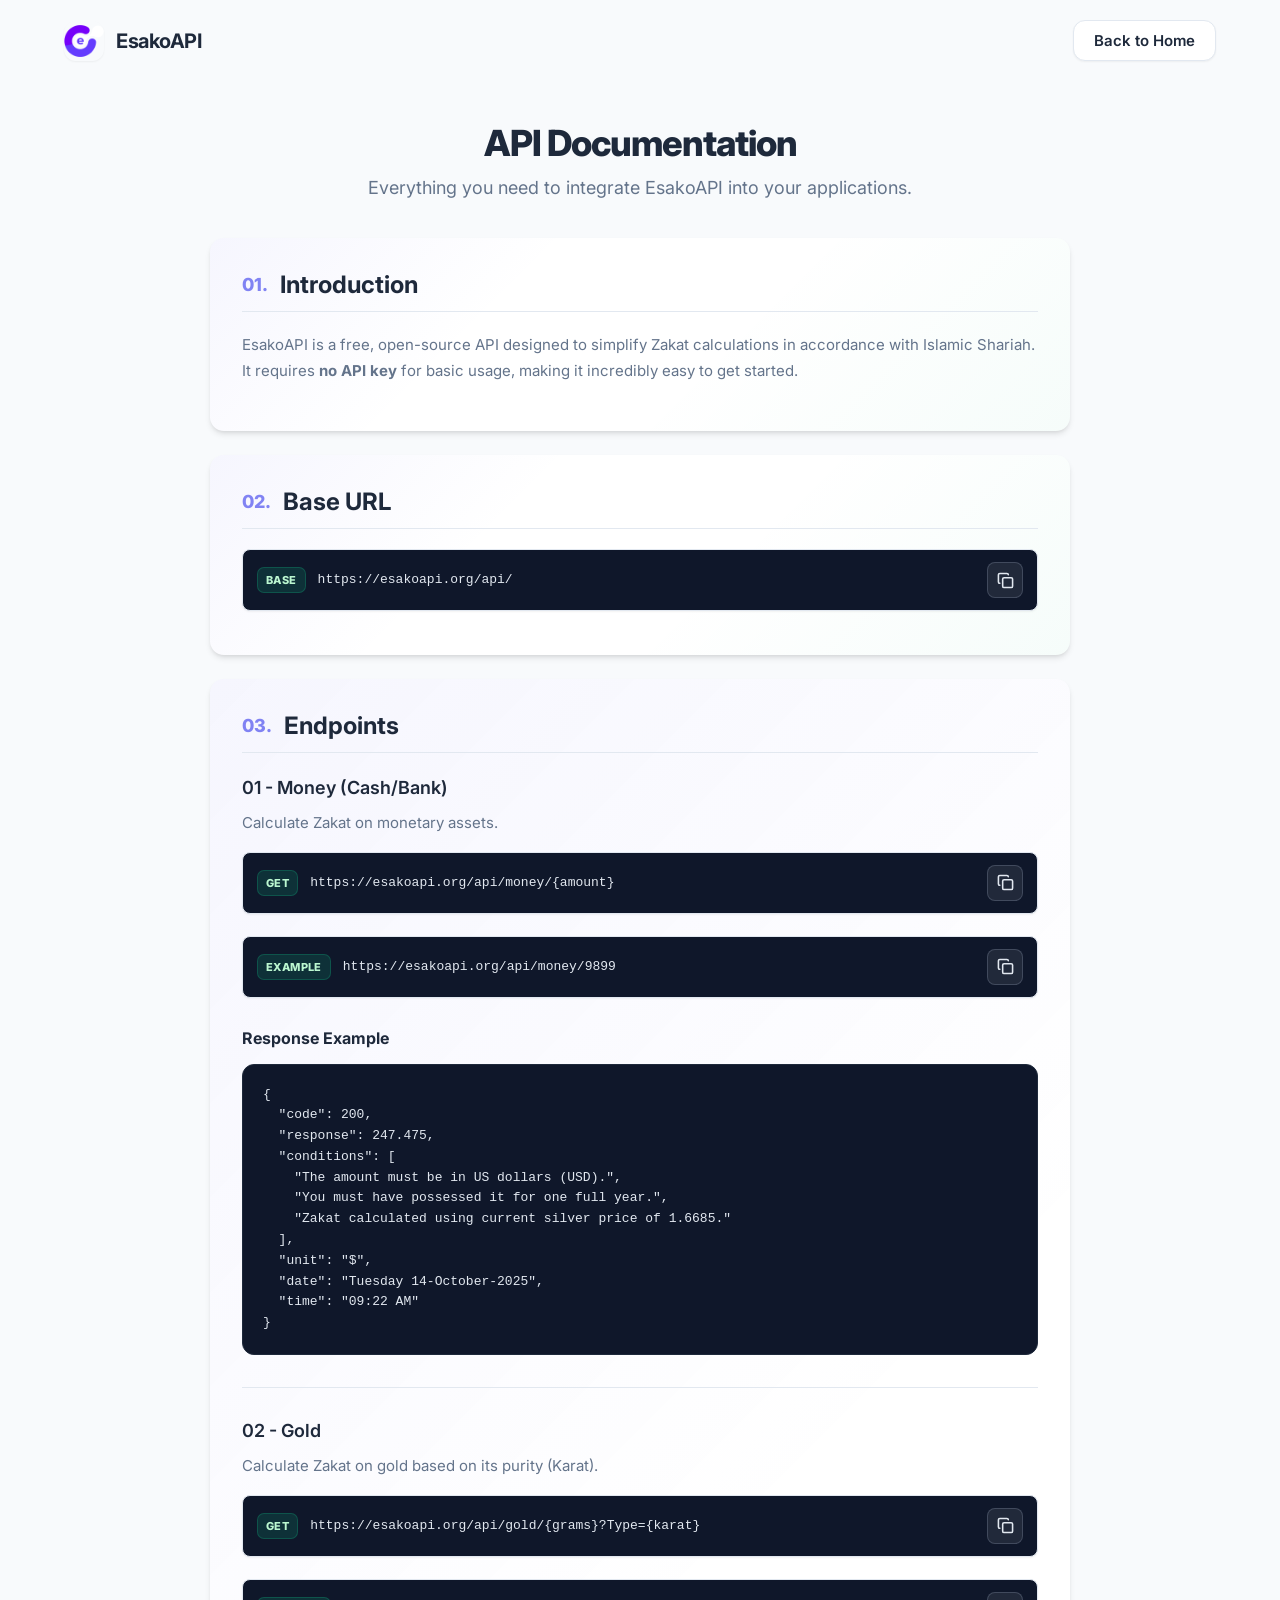
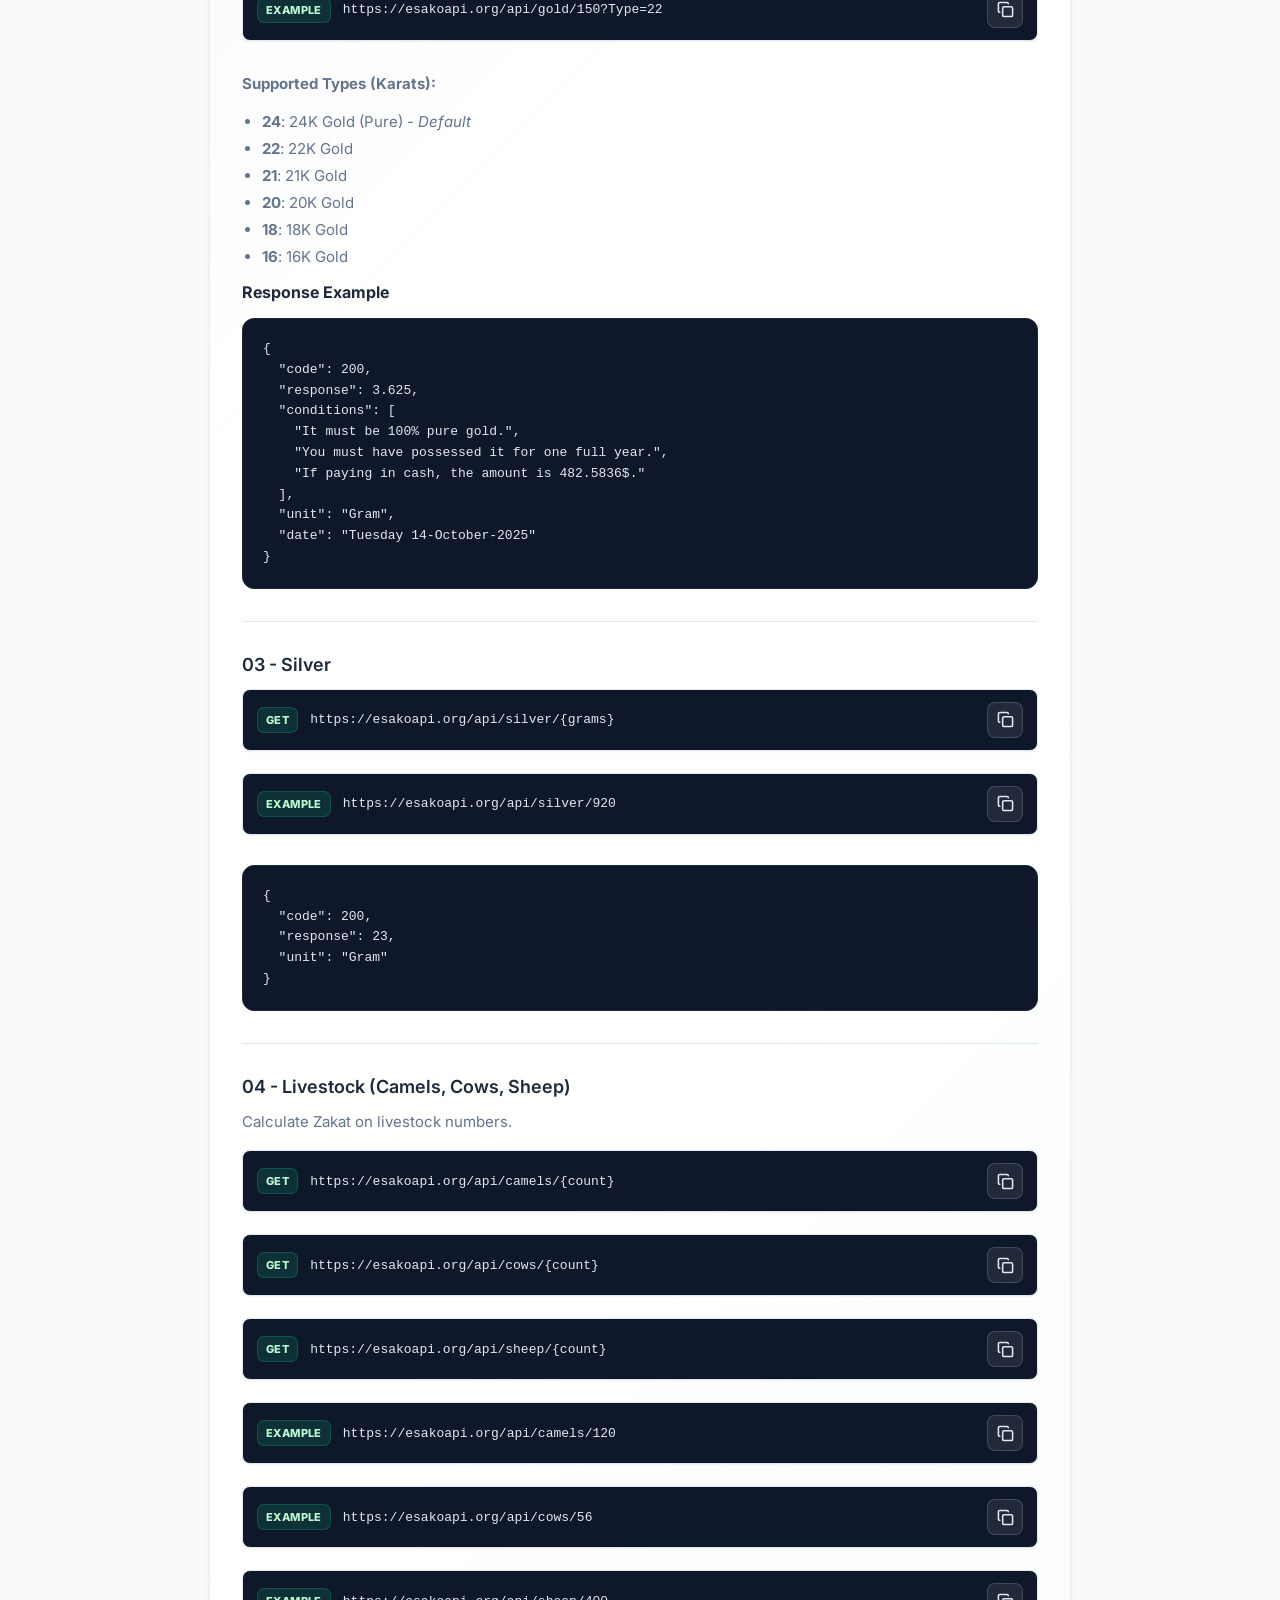
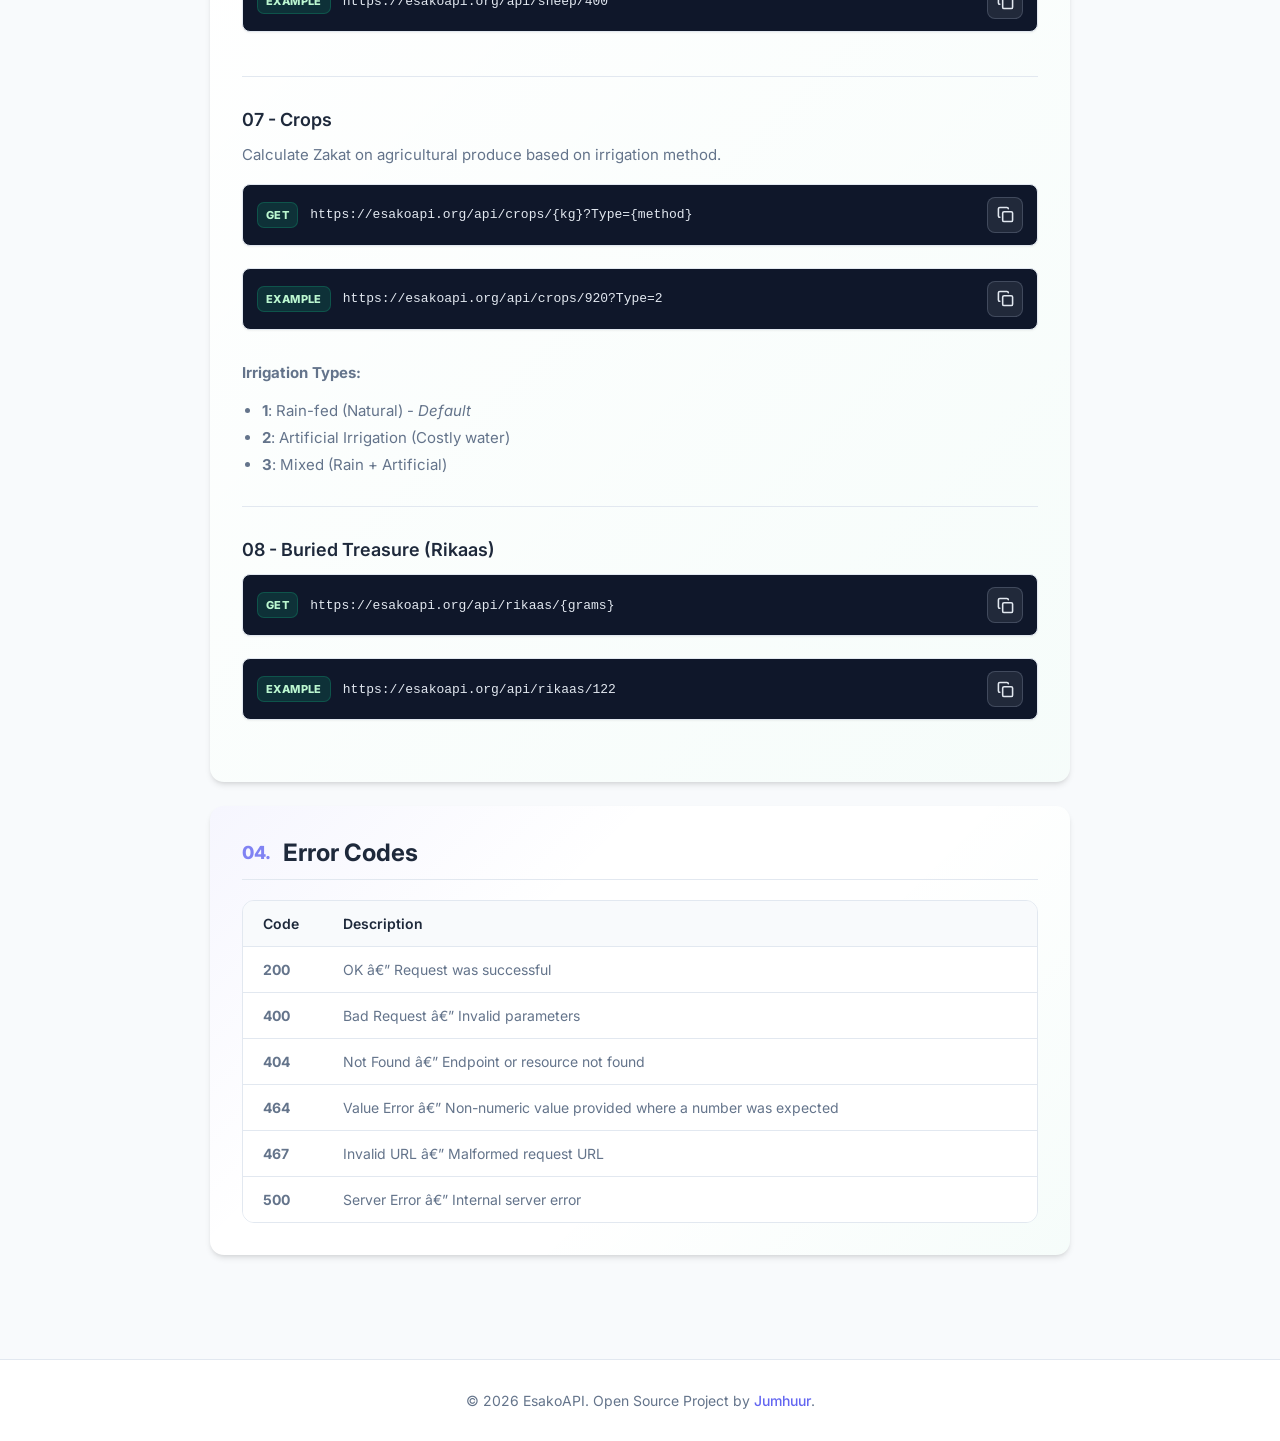
==== commit 505817f9: "Refactored static file structure by organizing and separating HTML, CSS, and JavaScript files for be" ====
--- a/static/docs.html
+++ b/static/docs.html
@@ -1,4 +1,4 @@
-<!doctype html>
+﻿<!doctype html>
 <html lang="en">
   <head>
     <meta charset="utf-8" />
@@ -6,9 +6,53 @@
     <title>EsakoAPI - Documentation</title>
     <meta
       name="description"
-      content="Official documentation for EsakoAPI - The Islamic Zakat API."
+      content="Official EsakoAPI documentation with endpoints and examples for calculating Zakat on money, gold, silver, livestock, crops, and more."
+    />
+    <meta
+      name="keywords"
+      content="EsakoAPI documentation, Zakat API docs, Islamic API documentation, Zakat calculator API, FastAPI Zakat endpoints"
+    />
+    <meta name="author" content="Jumhuur" />
+    <meta name="robots" content="index, follow" />
+    <meta name="application-name" content="EsakoAPI" />
+    <link rel="canonical" href="https://esakoapi.org/doc" />
+
+    <meta property="og:site_name" content="EsakoAPI" />
+    <meta property="og:type" content="article" />
+    <meta property="og:locale" content="en_US" />
+    <meta property="og:url" content="https://esakoapi.org/doc" />
+    <meta property="og:title" content="EsakoAPI Documentation" />
+    <meta
+      property="og:description"
+      content="Explore EsakoAPI endpoints and examples for integrating Islamic Zakat calculations into your application."
+    />
+    <meta
+      property="og:image"
+      content="https://esakoapi.org/static/images/icon-512x512.png"
+    />
+    <meta property="og:image:width" content="512" />
+    <meta property="og:image:height" content="512" />
+    <meta property="og:image:alt" content="EsakoAPI logo" />
+
+    <meta name="twitter:card" content="summary" />
+    <meta name="twitter:title" content="EsakoAPI Documentation" />
+    <meta
+      name="twitter:description"
+      content="Explore EsakoAPI endpoints and examples for integrating Islamic Zakat calculations into your application."
+    />
+    <meta
+      name="twitter:image"
+      content="https://esakoapi.org/static/images/icon-512x512.png"
     />
     <meta name="theme-color" content="#6366f1" />
+    <link rel="icon" href="/static/images/Favicon.ico" sizes="any" />
+    <link
+      rel="icon"
+      type="image/png"
+      sizes="192x192"
+      href="/static/images/icon-192x192.png"
+    />
+    <link rel="apple-touch-icon" href="/static/images/icon-192x192.png" />
 
     <!-- Google Fonts: Inter -->
     <link rel="preconnect" href="https://fonts.googleapis.com" />
@@ -18,425 +62,39 @@
       rel="stylesheet"
     />
 
-    <style>
-      :root {
-        --primary: #6366f1;
-        --primary-dark: #4f46e5;
-        --bg: #f8fafc;
-        --card: #ffffff;
-        --text-main: #1e293b;
-        --text-muted: #64748b;
-        --border: #e2e8f0;
-        --radius: 16px;
-        --shadow-sm: 0 1px 2px 0 rgb(0 0 0 / 0.05);
-        --shadow:
-          0 4px 6px -1px rgb(0 0 0 / 0.1), 0 2px 4px -2px rgb(0 0 0 / 0.1);
-        --code-bg: #0f172a;
-        --code-text: #e2e8f0;
-        --inline-code-bg: #f1f5f9;
+    <script type="application/ld+json">
+      {
+        "@context": "https://schema.org",
+        "@type": "TechArticle",
+        "headline": "EsakoAPI Documentation",
+        "description": "Official documentation and examples for the EsakoAPI Islamic Zakat calculation API.",
+        "url": "https://esakoapi.org/doc",
+        "author": {
+          "@type": "Person",
+          "name": "Jumhuur",
+          "url": "https://github.com/jumhuur"
+        },
+        "publisher": {
+          "@type": "Organization",
+          "name": "EsakoAPI",
+          "logo": {
+            "@type": "ImageObject",
+            "url": "https://esakoapi.org/static/images/icon-512x512.png"
+          }
+        },
+        "about": "Islamic Zakat calculation API documentation"
       }
-
-      @media (prefers-color-scheme: dark) {
-        :root {
-          --primary: #818cf8;
-          --primary-dark: #6366f1;
-          --bg: #0f172a;
-          --card: #1e293b;
-          --text-main: #f1f5f9;
-          --text-muted: #94a3b8;
-          --border: #334155;
-          --shadow-sm: 0 1px 2px 0 rgb(0 0 0 / 0.3);
-          --shadow:
-            0 4px 6px -1px rgb(0 0 0 / 0.3), 0 2px 4px -2px rgb(0 0 0 / 0.3);
-          --code-bg: #020617;
-          --code-text: #e2e8f0;
-          --inline-code-bg: #334155;
-        }
-      }
-
-      * {
-        box-sizing: border-box;
-        margin: 0;
-        padding: 0;
-        font-family: "Inter", sans-serif;
-      }
-
-      body {
-        background-color: var(--bg);
-        color: var(--text-main);
-        min-height: 100vh;
-        display: flex;
-        flex-direction: column;
-        align-items: center;
-      }
-
-      /* Navbar */
-      .navbar {
-        width: 100%;
-        max-width: 1200px;
-        padding: 20px 24px;
-        display: flex;
-        justify-content: space-between;
-        align-items: center;
-      }
-
-      .brand {
-        display: flex;
-        align-items: center;
-        gap: 12px;
-        text-decoration: none;
-      }
-
-      .brand-logo {
-        width: 40px;
-        height: 40px;
-        background: linear-gradient(135deg, var(--primary), #8b5cf6);
-        color: white;
-        border-radius: 12px;
-        display: flex;
-        align-items: center;
-        justify-content: center;
-        font-weight: 700;
-        font-size: 20px;
-        box-shadow: var(--shadow-sm);
-      }
-
-      .brand-text {
-        font-size: 20px;
-        font-weight: 700;
-        color: var(--text-main);
-        letter-spacing: -0.5px;
-      }
-
-      .btn-outline {
-        display: inline-flex;
-        align-items: center;
-        justify-content: center;
-        padding: 10px 20px;
-        border-radius: 12px;
-        font-weight: 600;
-        font-size: 15px;
-        cursor: pointer;
-        transition: all 0.2s;
-        background: var(--card);
-        color: var(--text-main);
-        border: 1px solid var(--border);
-        text-decoration: none;
-        box-shadow: var(--shadow-sm);
-      }
-
-      .btn-outline:hover {
-        border-color: var(--primary);
-        color: var(--primary);
-        background: var(--bg);
-      }
-
-      /* Main Content */
-      .container {
-        width: 100%;
-        max-width: 900px;
-        padding: 40px 20px 80px;
-      }
-
-      .page-header {
-        margin-bottom: 40px;
-        text-align: center;
-      }
-
-      .page-header h1 {
-        font-size: 36px;
-        font-weight: 800;
-        color: var(--text-main);
-        margin-bottom: 12px;
-        letter-spacing: -1px;
-      }
-
-      .page-header p {
-        font-size: 18px;
-        color: var(--text-muted);
-      }
-
-      /* Sections */
-      .section {
-        background: var(--card);
-        border-radius: 14px;
-        padding: 32px;
-        box-shadow: var(--shadow);
-        margin-bottom: 24px;
-        position: relative;
-        overflow: hidden;
-      }
-
-      .section::before {
-        content: "";
-        position: absolute;
-        inset: 0;
-        background:
-          linear-gradient(135deg, rgba(99, 102, 241, 0.06), transparent 34%),
-          linear-gradient(315deg, rgba(16, 185, 129, 0.04), transparent 42%);
-        pointer-events: none;
-      }
-
-      .section > * {
-        position: relative;
-        z-index: 1;
-      }
-
-      .section h2 {
-        font-size: 24px;
-        font-weight: 700;
-        color: var(--text-main);
-        margin-bottom: 20px;
-        padding-bottom: 12px;
-        border-bottom: 1px solid var(--border);
-        display: flex;
-        align-items: center;
-        gap: 12px;
-      }
-
-      .section h2 span {
-        color: var(--primary);
-        font-size: 18px;
-        opacity: 0.8;
-        font-weight: 800;
-      }
-
-      .section h3 {
-        font-size: 18px;
-        font-weight: 600;
-        color: var(--text-main);
-        margin: 24px 0 12px;
-      }
-
-      .section p {
-        font-size: 15px;
-        line-height: 1.7;
-        color: var(--text-muted);
-        margin-bottom: 16px;
-      }
-
-      .section ul {
-        margin-bottom: 16px;
-        padding-left: 20px;
-        color: var(--text-muted);
-      }
-
-      .section li {
-        margin-bottom: 8px;
-        font-size: 15px;
-      }
-
-      /* Code Blocks */
-      pre {
-        background: var(--code-bg);
-        color: var(--code-text);
-        padding: 20px;
-        border-radius: 12px;
-        overflow-x: auto;
-        font-family:
-          "ui-monospace", "SFMono-Regular", "Menlo", "Monaco", "Consolas",
-          monospace;
-        font-size: 13px;
-        margin: 16px 0;
-        line-height: 1.6;
-        border: 1px solid #1e293b;
-      }
-
-      code.inline {
-        background: var(--inline-code-bg);
-        color: var(--primary);
-        padding: 2px 6px;
-        border-radius: 6px;
-        font-size: 0.9em;
-        font-family:
-          "ui-monospace", "SFMono-Regular", "Menlo", "Monaco", "Consolas",
-          monospace;
-        font-weight: 600;
-      }
-
-      .endpoint-url {
-        background: var(--code-bg);
-        color: var(--code-text);
-        padding: 12px 14px;
-        border-radius: 8px;
-        border: 1px solid var(--border);
-        display: flex;
-        align-items: center;
-        gap: 12px;
-        margin-bottom: 12px;
-        width: 100%;
-        min-width: 0;
-        box-shadow: var(--shadow-sm);
-      }
-
-      .endpoint-method {
-        color: #bbf7d0;
-        background: rgba(16, 185, 129, 0.16);
-        border: 1px solid rgba(16, 185, 129, 0.26);
-        border-radius: 7px;
-        padding: 5px 8px;
-        font-size: 11px;
-        font-weight: 800;
-        letter-spacing: 0.4px;
-        flex: 0 0 auto;
-      }
-
-      .endpoint-text {
-        font-family:
-          "ui-monospace", "SFMono-Regular", "Menlo", "Monaco", "Consolas",
-          monospace;
-        font-size: 13px;
-        line-height: 1.5;
-        overflow-x: auto;
-        white-space: nowrap;
-        scrollbar-width: none;
-        flex: 1;
-      }
-
-      .endpoint-text::-webkit-scrollbar {
-        display: none;
-      }
-
-      .copy-btn {
-        width: 36px;
-        height: 36px;
-        border-radius: 8px;
-        border: 1px solid rgba(148, 163, 184, 0.28);
-        background: rgba(255, 255, 255, 0.08);
-        color: var(--code-text);
-        display: grid;
-        place-items: center;
-        cursor: pointer;
-        transition: all 0.2s ease;
-        flex: 0 0 auto;
-      }
-
-      .copy-btn:hover {
-        background: rgba(99, 102, 241, 0.2);
-        border-color: rgba(129, 140, 248, 0.45);
-        transform: translateY(-1px);
-      }
-
-      .copy-btn svg {
-        width: 17px;
-        height: 17px;
-        stroke-width: 2.2;
-      }
-
-      .copy-btn .check-icon {
-        display: none;
-      }
-
-      .copy-btn.copied {
-        color: #86efac;
-        border-color: rgba(134, 239, 172, 0.5);
-        background: rgba(34, 197, 94, 0.14);
-      }
-
-      .copy-btn.copied .copy-icon {
-        display: none;
-      }
-
-      .copy-btn.copied .check-icon {
-        display: block;
-      }
-
-      .endpoint-group {
-        display: grid;
-        gap: 10px;
-        margin: 14px 0 18px;
-      }
-
-      .subtle-divider {
-        border: 0;
-        border-top: 1px solid var(--border);
-        margin: 32px 0;
-      }
-
-      /* Tables */
-      table {
-        width: 100%;
-        border-collapse: separate;
-        border-spacing: 0;
-        margin-top: 16px;
-        border: 1px solid var(--border);
-        border-radius: 12px;
-        overflow: hidden;
-      }
-
-      th,
-      td {
-        padding: 14px 20px;
-        text-align: left;
-        border-bottom: 1px solid var(--border);
-      }
-
-      th {
-        background: var(--bg);
-        color: var(--text-main);
-        font-weight: 600;
-        font-size: 14px;
-      }
-
-      td {
-        font-size: 14px;
-        color: var(--text-muted);
-        background: var(--card);
-      }
-
-      tr:last-child td {
-        border-bottom: none;
-      }
-
-      /* Footer */
-      footer {
-        margin-top: auto;
-        border-top: 1px solid var(--border);
-        width: 100%;
-        padding: 32px 20px;
-        text-align: center;
-        color: var(--text-muted);
-        font-size: 14px;
-        background: var(--card);
-      }
-
-      footer a {
-        color: var(--primary);
-        text-decoration: none;
-        font-weight: 500;
-      }
-
-      footer a:hover {
-        text-decoration: underline;
-      }
-
-      /* Responsive */
-      @media (max-width: 768px) {
-        .page-header h1 {
-          font-size: 28px;
-        }
-
-        .section {
-          padding: 20px;
-        }
-
-        .endpoint-url {
-          align-items: stretch;
-          gap: 10px;
-        }
-
-        .endpoint-method {
-          display: grid;
-          place-items: center;
-        }
-      }
-    </style>
+    </script>
+
+    <link rel="stylesheet" href="/static/css/docs.css" />
   </head>
 
   <body>
     <nav class="navbar">
       <a href="/" class="brand">
-        <div class="brand-logo">E</div>
+        <div class="brand-logo">
+          <img src="/static/images/icon-192x192.png" alt="" />
+        </div>
         <span class="brand-text">EsakoAPI</span>
       </a>
       <a href="/" class="btn-outline"> Back to Home </a>
@@ -1236,37 +894,37 @@
         <table>
           <thead>
             <tr>
-              <th style="width: 80px">Code</th>
+              <th class="status-code-col">Code</th>
               <th>Description</th>
             </tr>
           </thead>
           <tbody>
             <tr>
               <td><strong>200</strong></td>
-              <td>OK — Request was successful</td>
+              <td>OK â€” Request was successful</td>
             </tr>
             <tr>
               <td><strong>400</strong></td>
-              <td>Bad Request — Invalid parameters</td>
+              <td>Bad Request â€” Invalid parameters</td>
             </tr>
             <tr>
               <td><strong>404</strong></td>
-              <td>Not Found — Endpoint or resource not found</td>
+              <td>Not Found â€” Endpoint or resource not found</td>
             </tr>
             <tr>
               <td><strong>464</strong></td>
               <td>
-                Value Error — Non-numeric value provided where a number was
+                Value Error â€” Non-numeric value provided where a number was
                 expected
               </td>
             </tr>
             <tr>
               <td><strong>467</strong></td>
-              <td>Invalid URL — Malformed request URL</td>
+              <td>Invalid URL â€” Malformed request URL</td>
             </tr>
             <tr>
               <td><strong>500</strong></td>
-              <td>Server Error — Internal server error</td>
+              <td>Server Error â€” Internal server error</td>
             </tr>
           </tbody>
         </table>
@@ -1280,49 +938,6 @@
       </p>
     </footer>
 
-    <script>
-      async function copyText(value) {
-        if (navigator.clipboard && window.isSecureContext) {
-          await navigator.clipboard.writeText(value);
-          return;
-        }
-
-        const textarea = document.createElement("textarea");
-        textarea.value = value;
-        textarea.setAttribute("readonly", "");
-        textarea.style.position = "fixed";
-        textarea.style.left = "-9999px";
-        document.body.appendChild(textarea);
-        textarea.select();
-        document.execCommand("copy");
-        textarea.remove();
-      }
-
-      document.querySelectorAll(".endpoint-url").forEach((endpoint) => {
-        const button = endpoint.querySelector(".copy-btn");
-        if (!button) return;
-
-        button.addEventListener("click", async () => {
-          const value = endpoint.dataset.copyUrl || endpoint.textContent.trim();
-          const previousLabel = button.getAttribute("aria-label") || "Copy URL";
-
-          try {
-            await copyText(value);
-            button.classList.add("copied");
-            button.setAttribute("aria-label", "Copied");
-
-            window.setTimeout(() => {
-              button.classList.remove("copied");
-              button.setAttribute("aria-label", previousLabel);
-            }, 1600);
-          } catch (error) {
-            button.setAttribute("aria-label", "Copy failed");
-            window.setTimeout(() => {
-              button.setAttribute("aria-label", previousLabel);
-            }, 1600);
-          }
-        });
-      });
-    </script>
+    <script src="/static/js/docs.js"></script>
   </body>
 </html>
--- a/static/css/docs.css
+++ b/static/css/docs.css
@@ -0,0 +1,416 @@
+﻿:root {
+  --primary: #6366f1;
+  --primary-dark: #4f46e5;
+  --bg: #f8fafc;
+  --card: #ffffff;
+  --text-main: #1e293b;
+  --text-muted: #64748b;
+  --border: #e2e8f0;
+  --radius: 16px;
+  --shadow-sm: 0 1px 2px 0 rgb(0 0 0 / 0.05);
+  --shadow: 0 4px 6px -1px rgb(0 0 0 / 0.1), 0 2px 4px -2px rgb(0 0 0 / 0.1);
+  --code-bg: #0f172a;
+  --code-text: #e2e8f0;
+  --inline-code-bg: #f1f5f9;
+}
+
+@media (prefers-color-scheme: dark) {
+  :root {
+    --primary: #818cf8;
+    --primary-dark: #6366f1;
+    --bg: #0f172a;
+    --card: #1e293b;
+    --text-main: #f1f5f9;
+    --text-muted: #94a3b8;
+    --border: #334155;
+    --shadow-sm: 0 1px 2px 0 rgb(0 0 0 / 0.3);
+    --shadow: 0 4px 6px -1px rgb(0 0 0 / 0.3), 0 2px 4px -2px rgb(0 0 0 / 0.3);
+    --code-bg: #020617;
+    --code-text: #e2e8f0;
+    --inline-code-bg: #334155;
+  }
+}
+
+* {
+  box-sizing: border-box;
+  margin: 0;
+  padding: 0;
+  font-family: "Inter", sans-serif;
+}
+
+body {
+  background-color: var(--bg);
+  color: var(--text-main);
+  min-height: 100vh;
+  display: flex;
+  flex-direction: column;
+  align-items: center;
+}
+
+/* Navbar */
+.navbar {
+  width: 100%;
+  max-width: 1200px;
+  padding: 20px 24px;
+  display: flex;
+  justify-content: space-between;
+  align-items: center;
+}
+
+.brand {
+  display: flex;
+  align-items: center;
+  gap: 12px;
+  text-decoration: none;
+}
+
+.brand-logo {
+  width: 40px;
+  height: 40px;
+  background: linear-gradient(135deg, var(--primary), #8b5cf6);
+  background: transparent;
+  color: white;
+  border-radius: 12px;
+  display: flex;
+  align-items: center;
+  justify-content: center;
+  font-weight: 700;
+  font-size: 20px;
+  box-shadow: var(--shadow-sm);
+}
+
+.brand-logo img {
+  width: 100%;
+  height: 100%;
+}
+
+.brand-text {
+  font-size: 20px;
+  font-weight: 700;
+  color: var(--text-main);
+  letter-spacing: -0.5px;
+}
+
+.btn-outline {
+  display: inline-flex;
+  align-items: center;
+  justify-content: center;
+  padding: 10px 20px;
+  border-radius: 12px;
+  font-weight: 600;
+  font-size: 15px;
+  cursor: pointer;
+  transition: all 0.2s;
+  background: var(--card);
+  color: var(--text-main);
+  border: 1px solid var(--border);
+  text-decoration: none;
+  box-shadow: var(--shadow-sm);
+}
+
+.btn-outline:hover {
+  border-color: var(--primary);
+  color: var(--primary);
+  background: var(--bg);
+}
+
+/* Main Content */
+.container {
+  width: 100%;
+  max-width: 900px;
+  padding: 40px 20px 80px;
+}
+
+.page-header {
+  margin-bottom: 40px;
+  text-align: center;
+}
+
+.page-header h1 {
+  font-size: 36px;
+  font-weight: 800;
+  color: var(--text-main);
+  margin-bottom: 12px;
+  letter-spacing: -1px;
+}
+
+.page-header p {
+  font-size: 18px;
+  color: var(--text-muted);
+}
+
+/* Sections */
+.section {
+  background: var(--card);
+  border-radius: 14px;
+  padding: 32px;
+  box-shadow: var(--shadow);
+  margin-bottom: 24px;
+  position: relative;
+  overflow: hidden;
+}
+
+.section::before {
+  content: "";
+  position: absolute;
+  inset: 0;
+  background:
+    linear-gradient(135deg, rgba(99, 102, 241, 0.06), transparent 34%),
+    linear-gradient(315deg, rgba(16, 185, 129, 0.04), transparent 42%);
+  pointer-events: none;
+}
+
+.section > * {
+  position: relative;
+  z-index: 1;
+}
+
+.section h2 {
+  font-size: 24px;
+  font-weight: 700;
+  color: var(--text-main);
+  margin-bottom: 20px;
+  padding-bottom: 12px;
+  border-bottom: 1px solid var(--border);
+  display: flex;
+  align-items: center;
+  gap: 12px;
+}
+
+.section h2 span {
+  color: var(--primary);
+  font-size: 18px;
+  opacity: 0.8;
+  font-weight: 800;
+}
+
+.section h3 {
+  font-size: 18px;
+  font-weight: 600;
+  color: var(--text-main);
+  margin: 24px 0 12px;
+}
+
+.section p {
+  font-size: 15px;
+  line-height: 1.7;
+  color: var(--text-muted);
+  margin-bottom: 16px;
+}
+
+.section ul {
+  margin-bottom: 16px;
+  padding-left: 20px;
+  color: var(--text-muted);
+}
+
+.section li {
+  margin-bottom: 8px;
+  font-size: 15px;
+}
+
+/* Code Blocks */
+pre {
+  background: var(--code-bg);
+  color: var(--code-text);
+  padding: 20px;
+  border-radius: 12px;
+  overflow-x: auto;
+  font-family:
+    "ui-monospace", "SFMono-Regular", "Menlo", "Monaco", "Consolas", monospace;
+  font-size: 13px;
+  margin: 16px 0;
+  line-height: 1.6;
+  border: 1px solid #1e293b;
+}
+
+code.inline {
+  background: var(--inline-code-bg);
+  color: var(--primary);
+  padding: 2px 6px;
+  border-radius: 6px;
+  font-size: 0.9em;
+  font-family:
+    "ui-monospace", "SFMono-Regular", "Menlo", "Monaco", "Consolas", monospace;
+  font-weight: 600;
+}
+
+.endpoint-url {
+  background: var(--code-bg);
+  color: var(--code-text);
+  padding: 12px 14px;
+  border-radius: 8px;
+  border: 1px solid var(--border);
+  display: flex;
+  align-items: center;
+  gap: 12px;
+  margin-bottom: 12px;
+  width: 100%;
+  min-width: 0;
+  box-shadow: var(--shadow-sm);
+}
+
+.endpoint-method {
+  color: #bbf7d0;
+  background: rgba(16, 185, 129, 0.16);
+  border: 1px solid rgba(16, 185, 129, 0.26);
+  border-radius: 7px;
+  padding: 5px 8px;
+  font-size: 11px;
+  font-weight: 800;
+  letter-spacing: 0.4px;
+  flex: 0 0 auto;
+}
+
+.endpoint-text {
+  font-family:
+    "ui-monospace", "SFMono-Regular", "Menlo", "Monaco", "Consolas", monospace;
+  font-size: 13px;
+  line-height: 1.5;
+  overflow-x: auto;
+  white-space: nowrap;
+  scrollbar-width: none;
+  flex: 1;
+}
+
+.endpoint-text::-webkit-scrollbar {
+  display: none;
+}
+
+.copy-btn {
+  width: 36px;
+  height: 36px;
+  border-radius: 8px;
+  border: 1px solid rgba(148, 163, 184, 0.28);
+  background: rgba(255, 255, 255, 0.08);
+  color: var(--code-text);
+  display: grid;
+  place-items: center;
+  cursor: pointer;
+  transition: all 0.2s ease;
+  flex: 0 0 auto;
+}
+
+.copy-btn:hover {
+  background: rgba(99, 102, 241, 0.2);
+  border-color: rgba(129, 140, 248, 0.45);
+  transform: translateY(-1px);
+}
+
+.copy-btn svg {
+  width: 17px;
+  height: 17px;
+  stroke-width: 2.2;
+}
+
+.copy-btn .check-icon {
+  display: none;
+}
+
+.copy-btn.copied {
+  color: #86efac;
+  border-color: rgba(134, 239, 172, 0.5);
+  background: rgba(34, 197, 94, 0.14);
+}
+
+.copy-btn.copied .copy-icon {
+  display: none;
+}
+
+.copy-btn.copied .check-icon {
+  display: block;
+}
+
+.endpoint-group {
+  display: grid;
+  gap: 10px;
+  margin: 14px 0 18px;
+}
+
+.subtle-divider {
+  border: 0;
+  border-top: 1px solid var(--border);
+  margin: 32px 0;
+}
+
+/* Tables */
+table {
+  width: 100%;
+  border-collapse: separate;
+  border-spacing: 0;
+  margin-top: 16px;
+  border: 1px solid var(--border);
+  border-radius: 12px;
+  overflow: hidden;
+}
+
+th,
+td {
+  padding: 14px 20px;
+  text-align: left;
+  border-bottom: 1px solid var(--border);
+}
+
+th {
+  background: var(--bg);
+  color: var(--text-main);
+  font-weight: 600;
+  font-size: 14px;
+}
+
+.status-code-col {
+  width: 80px;
+}
+
+td {
+  font-size: 14px;
+  color: var(--text-muted);
+  background: var(--card);
+}
+
+tr:last-child td {
+  border-bottom: none;
+}
+
+/* Footer */
+footer {
+  margin-top: auto;
+  border-top: 1px solid var(--border);
+  width: 100%;
+  padding: 32px 20px;
+  text-align: center;
+  color: var(--text-muted);
+  font-size: 14px;
+  background: var(--card);
+}
+
+footer a {
+  color: var(--primary);
+  text-decoration: none;
+  font-weight: 500;
+}
+
+footer a:hover {
+  text-decoration: underline;
+}
+
+/* Responsive */
+@media (max-width: 768px) {
+  .page-header h1 {
+    font-size: 28px;
+  }
+
+  .section {
+    padding: 20px;
+  }
+
+  .endpoint-url {
+    align-items: stretch;
+    gap: 10px;
+  }
+
+  .endpoint-method {
+    display: grid;
+    place-items: center;
+  }
+}
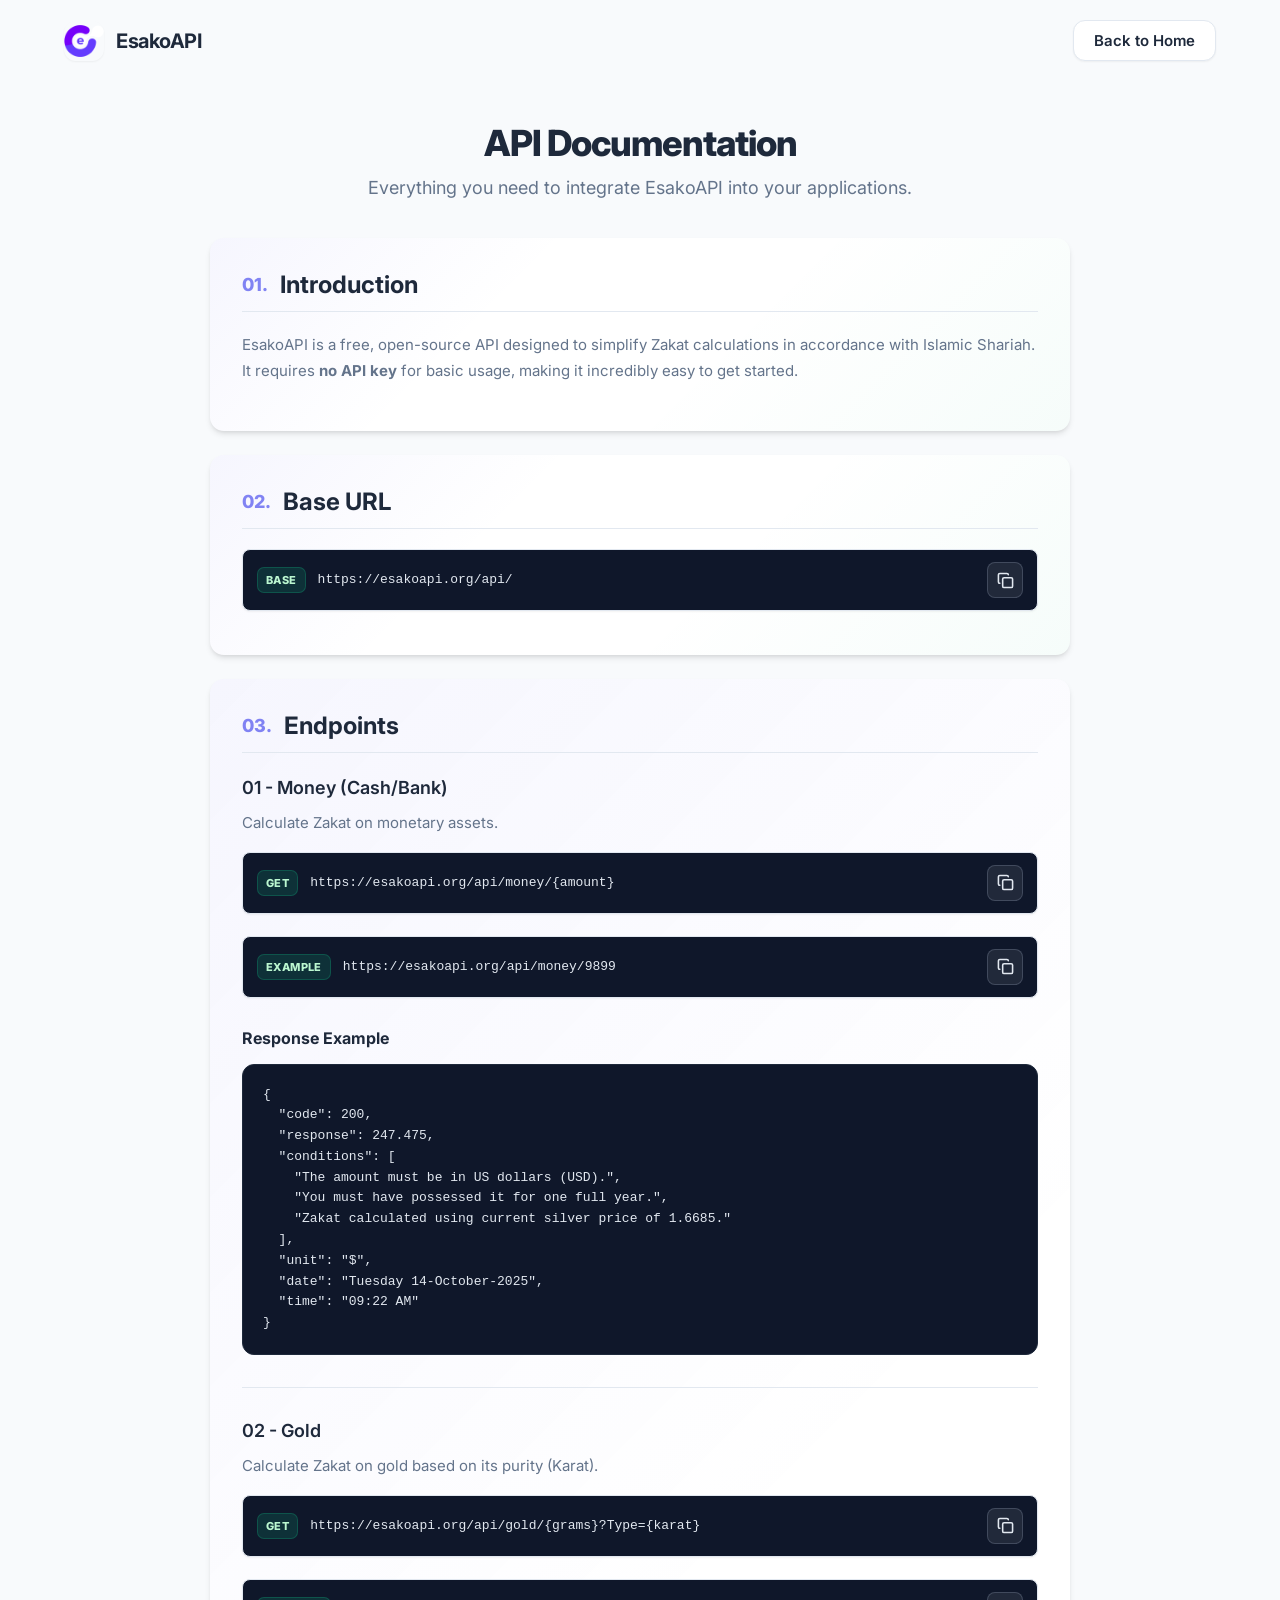
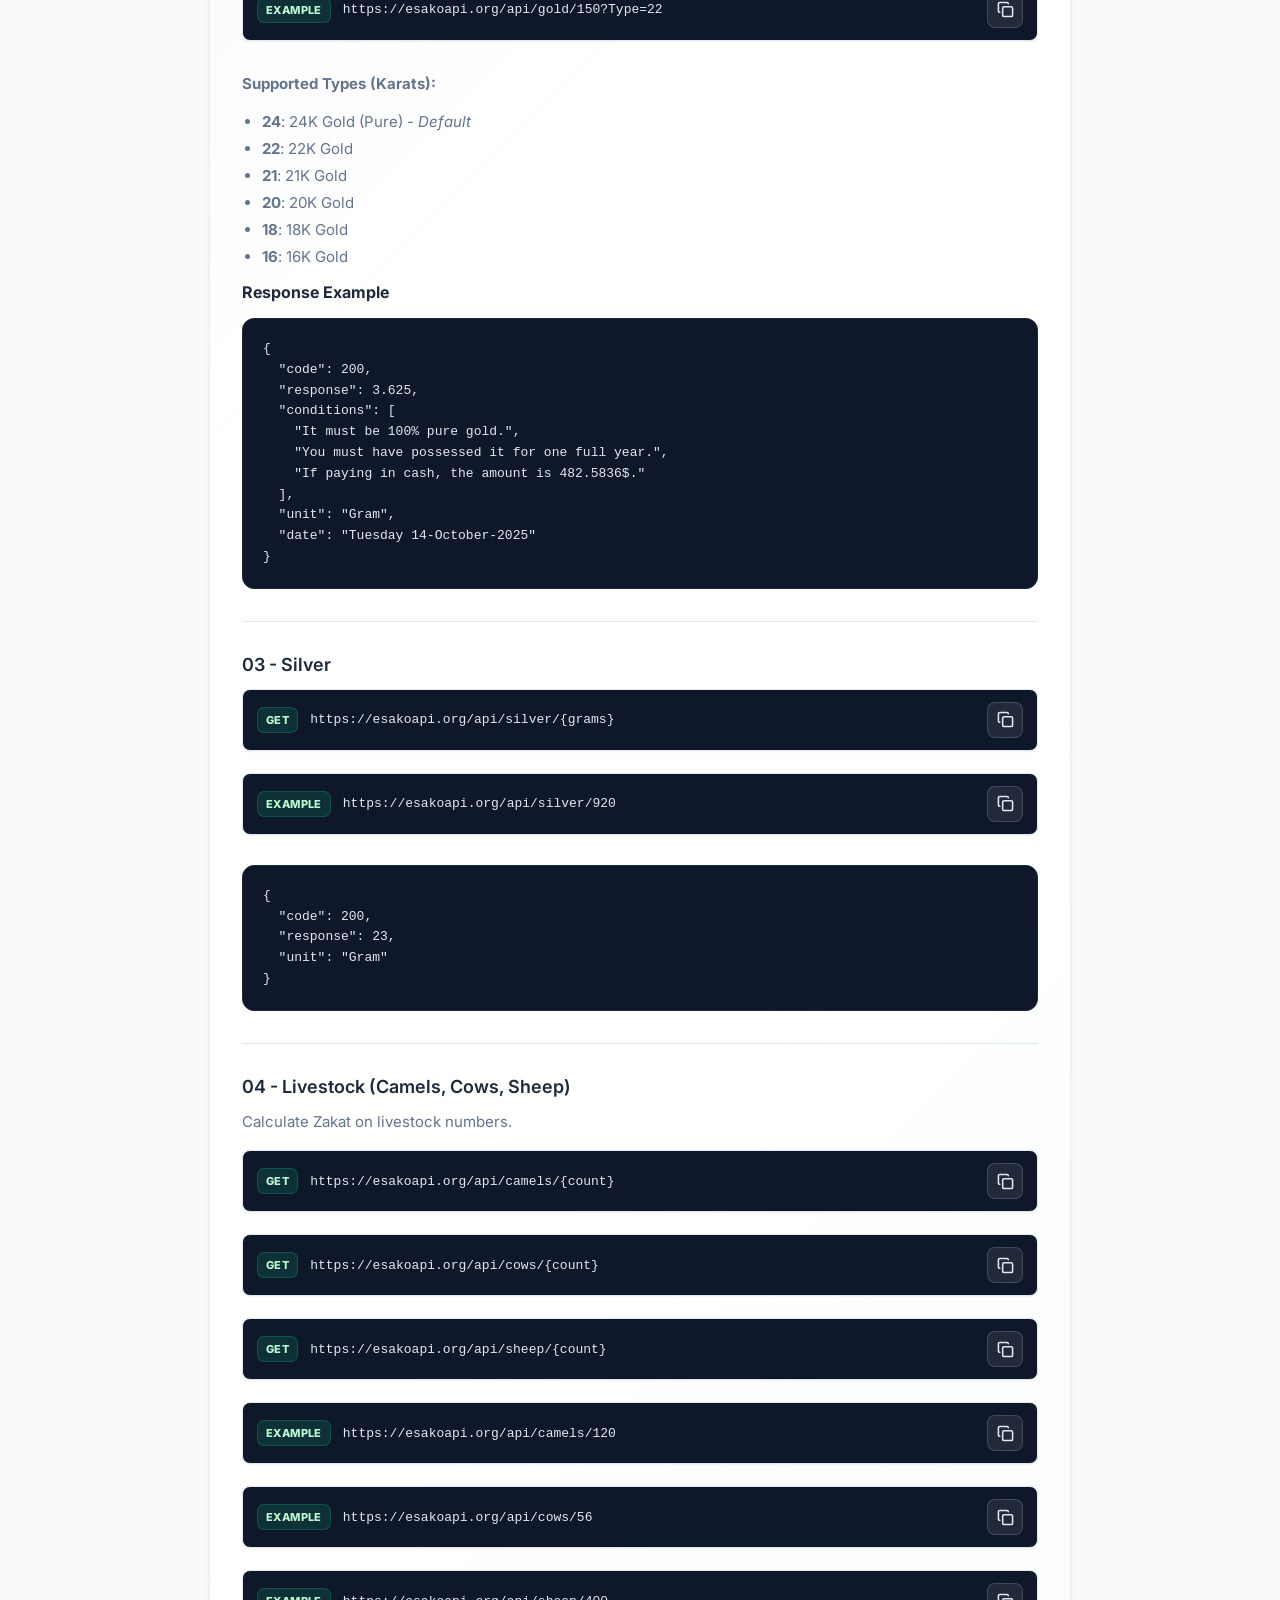
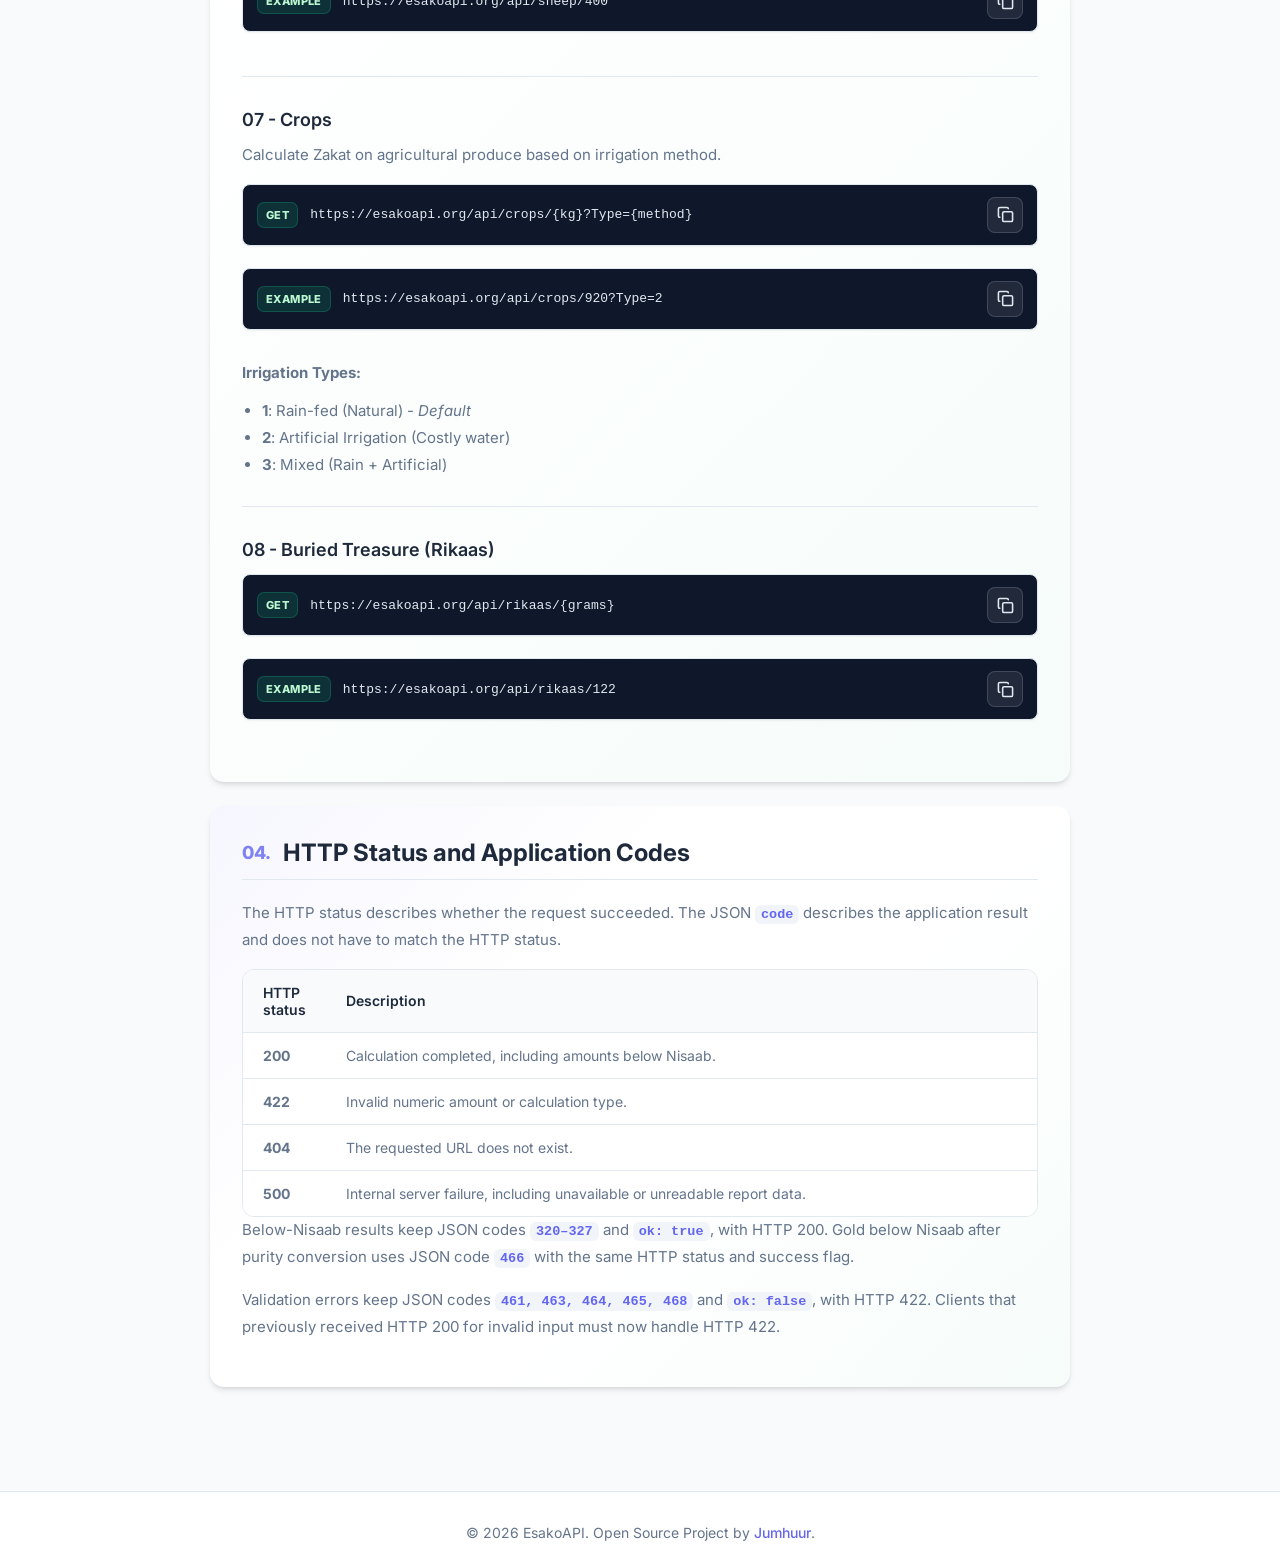
==== commit 5d1fd376: "Fix HTTP status codes and update tests and docs" ====
--- a/static/docs.html
+++ b/static/docs.html
@@ -1,4 +1,4 @@
-﻿<!doctype html>
+<!doctype html>
 <html lang="en">
   <head>
     <meta charset="utf-8" />
@@ -890,44 +890,34 @@
       </div>
 
       <div class="section">
-        <h2><span>04.</span> Error Codes</h2>
+        <h2><span>04.</span> HTTP Status and Application Codes</h2>
+        <p>
+          The HTTP status describes whether the request succeeded. The JSON
+          <code class="inline">code</code> describes the application result and
+          does not have to match the HTTP status.
+        </p>
         <table>
           <thead>
-            <tr>
-              <th class="status-code-col">Code</th>
-              <th>Description</th>
-            </tr>
+            <tr><th class="status-code-col">HTTP status</th><th>Description</th></tr>
           </thead>
           <tbody>
-            <tr>
-              <td><strong>200</strong></td>
-              <td>OK â€” Request was successful</td>
-            </tr>
-            <tr>
-              <td><strong>400</strong></td>
-              <td>Bad Request â€” Invalid parameters</td>
-            </tr>
-            <tr>
-              <td><strong>404</strong></td>
-              <td>Not Found â€” Endpoint or resource not found</td>
-            </tr>
-            <tr>
-              <td><strong>464</strong></td>
-              <td>
-                Value Error â€” Non-numeric value provided where a number was
-                expected
-              </td>
-            </tr>
-            <tr>
-              <td><strong>467</strong></td>
-              <td>Invalid URL â€” Malformed request URL</td>
-            </tr>
-            <tr>
-              <td><strong>500</strong></td>
-              <td>Server Error â€” Internal server error</td>
-            </tr>
+            <tr><td><strong>200</strong></td><td>Calculation completed, including amounts below Nisaab.</td></tr>
+            <tr><td><strong>422</strong></td><td>Invalid numeric amount or calculation type.</td></tr>
+            <tr><td><strong>404</strong></td><td>The requested URL does not exist.</td></tr>
+            <tr><td><strong>500</strong></td><td>Internal server failure, including unavailable or unreadable report data.</td></tr>
           </tbody>
         </table>
+        <p>
+          Below-Nisaab results keep JSON codes <code class="inline">320–327</code>
+          and <code class="inline">ok: true</code>, with HTTP 200. Gold below Nisaab
+          after purity conversion uses JSON code <code class="inline">466</code>
+          with the same HTTP status and success flag.
+        </p>
+        <p>
+          Validation errors keep JSON codes <code class="inline">461, 463, 464, 465, 468</code>
+          and <code class="inline">ok: false</code>, with HTTP 422. Clients that
+          previously received HTTP 200 for invalid input must now handle HTTP 422.
+        </p>
       </div>
     </div>
 
